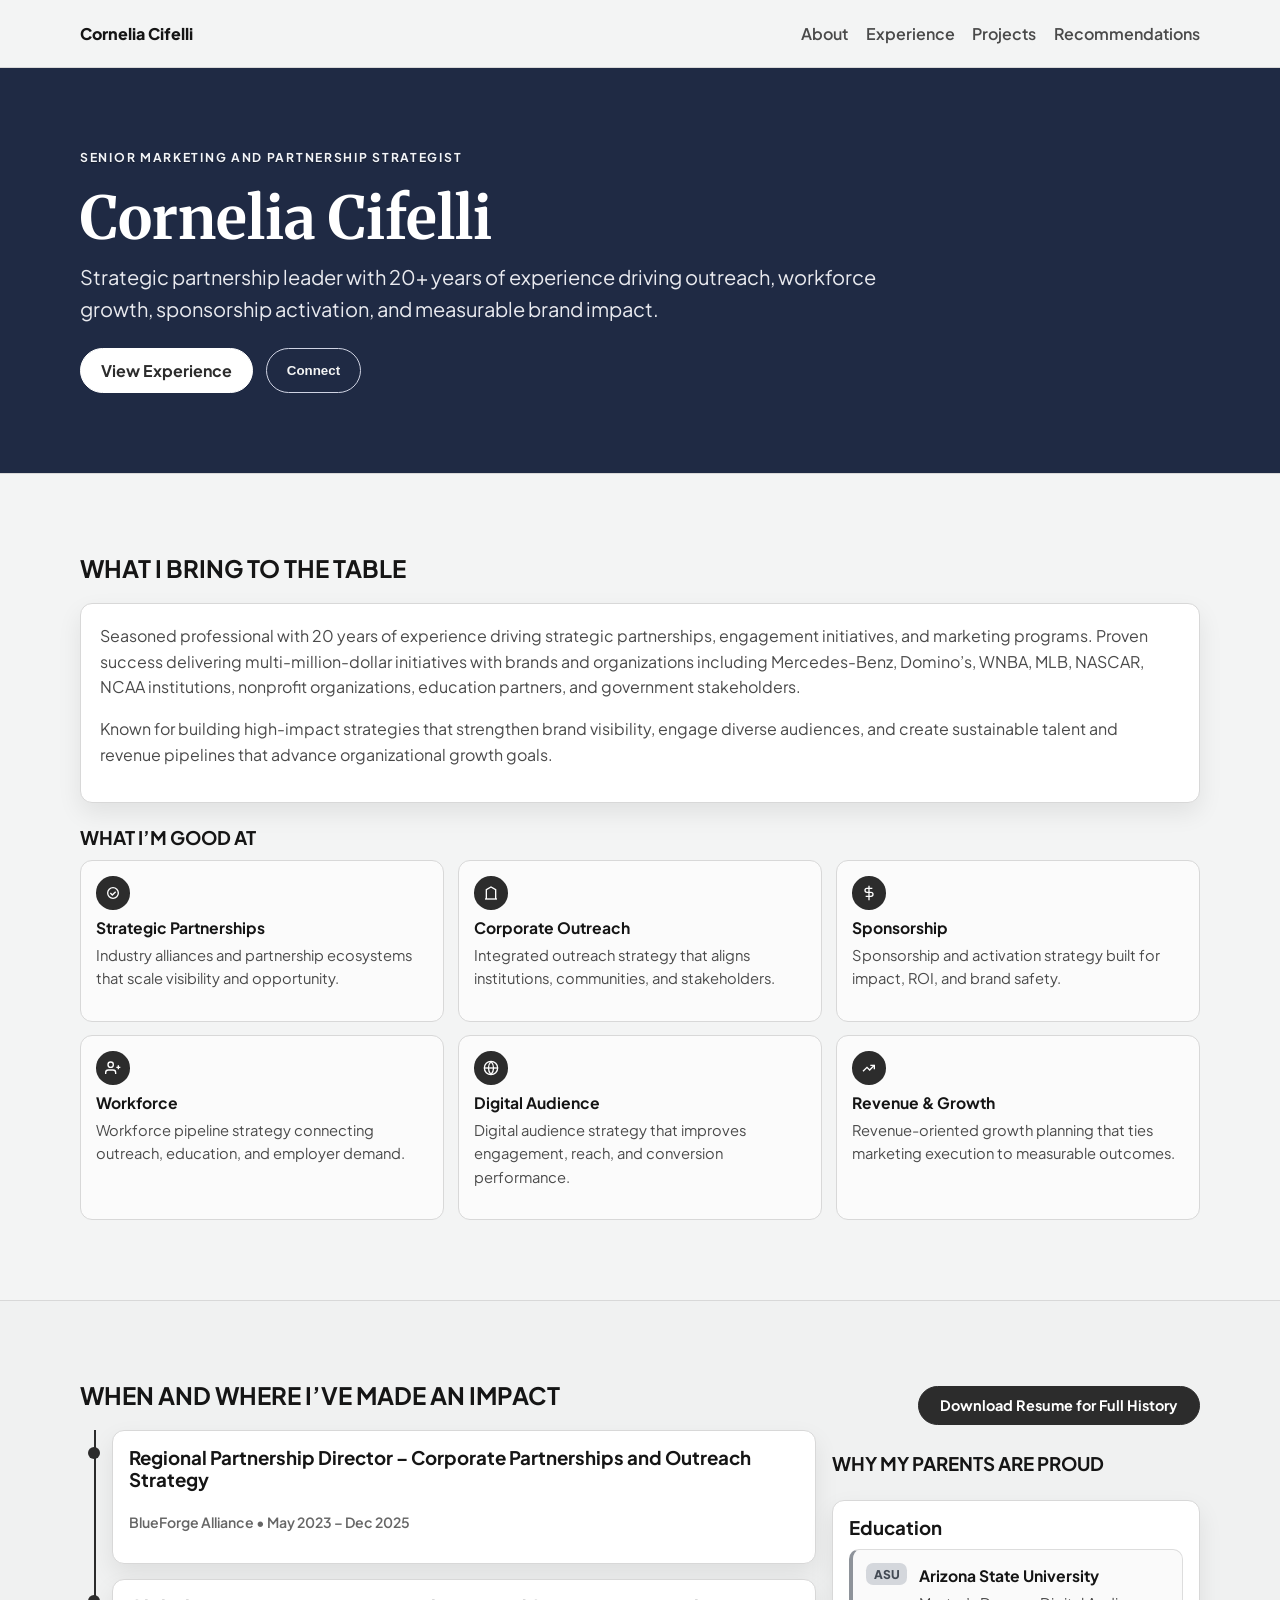
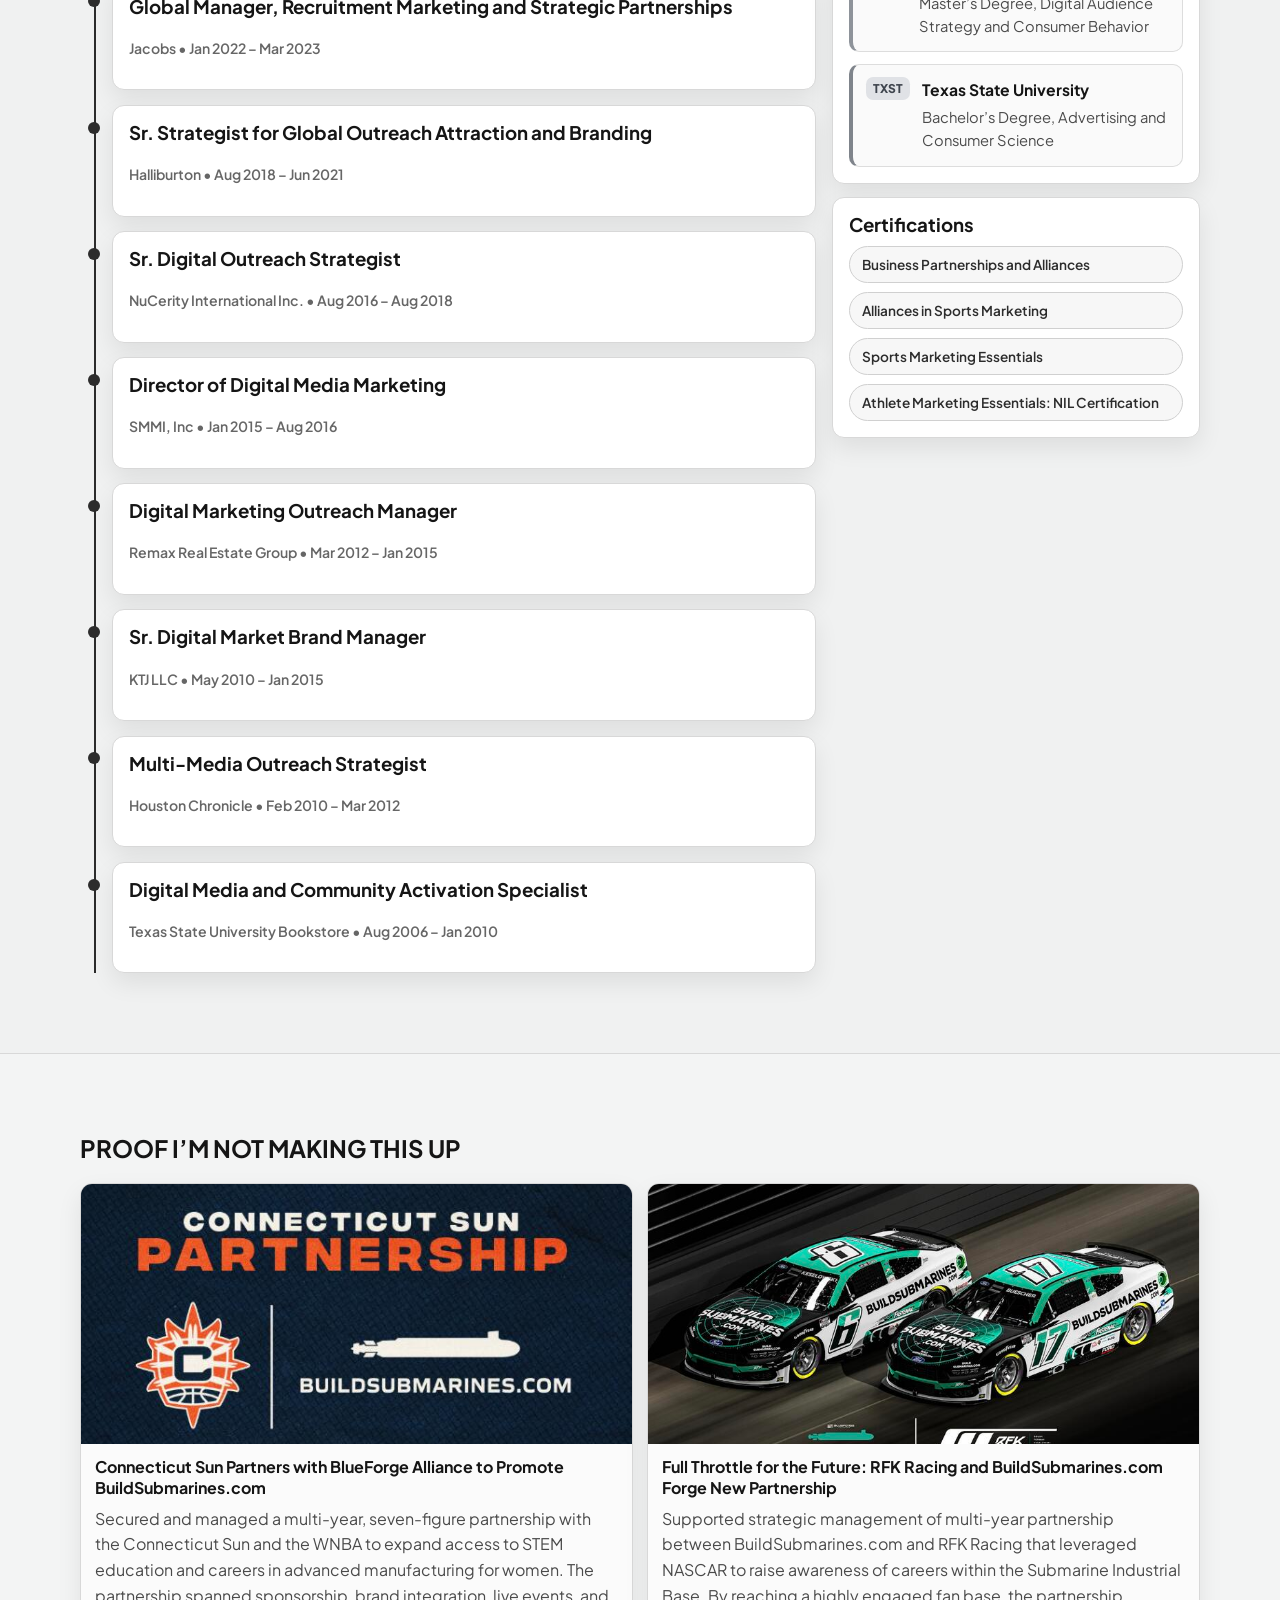
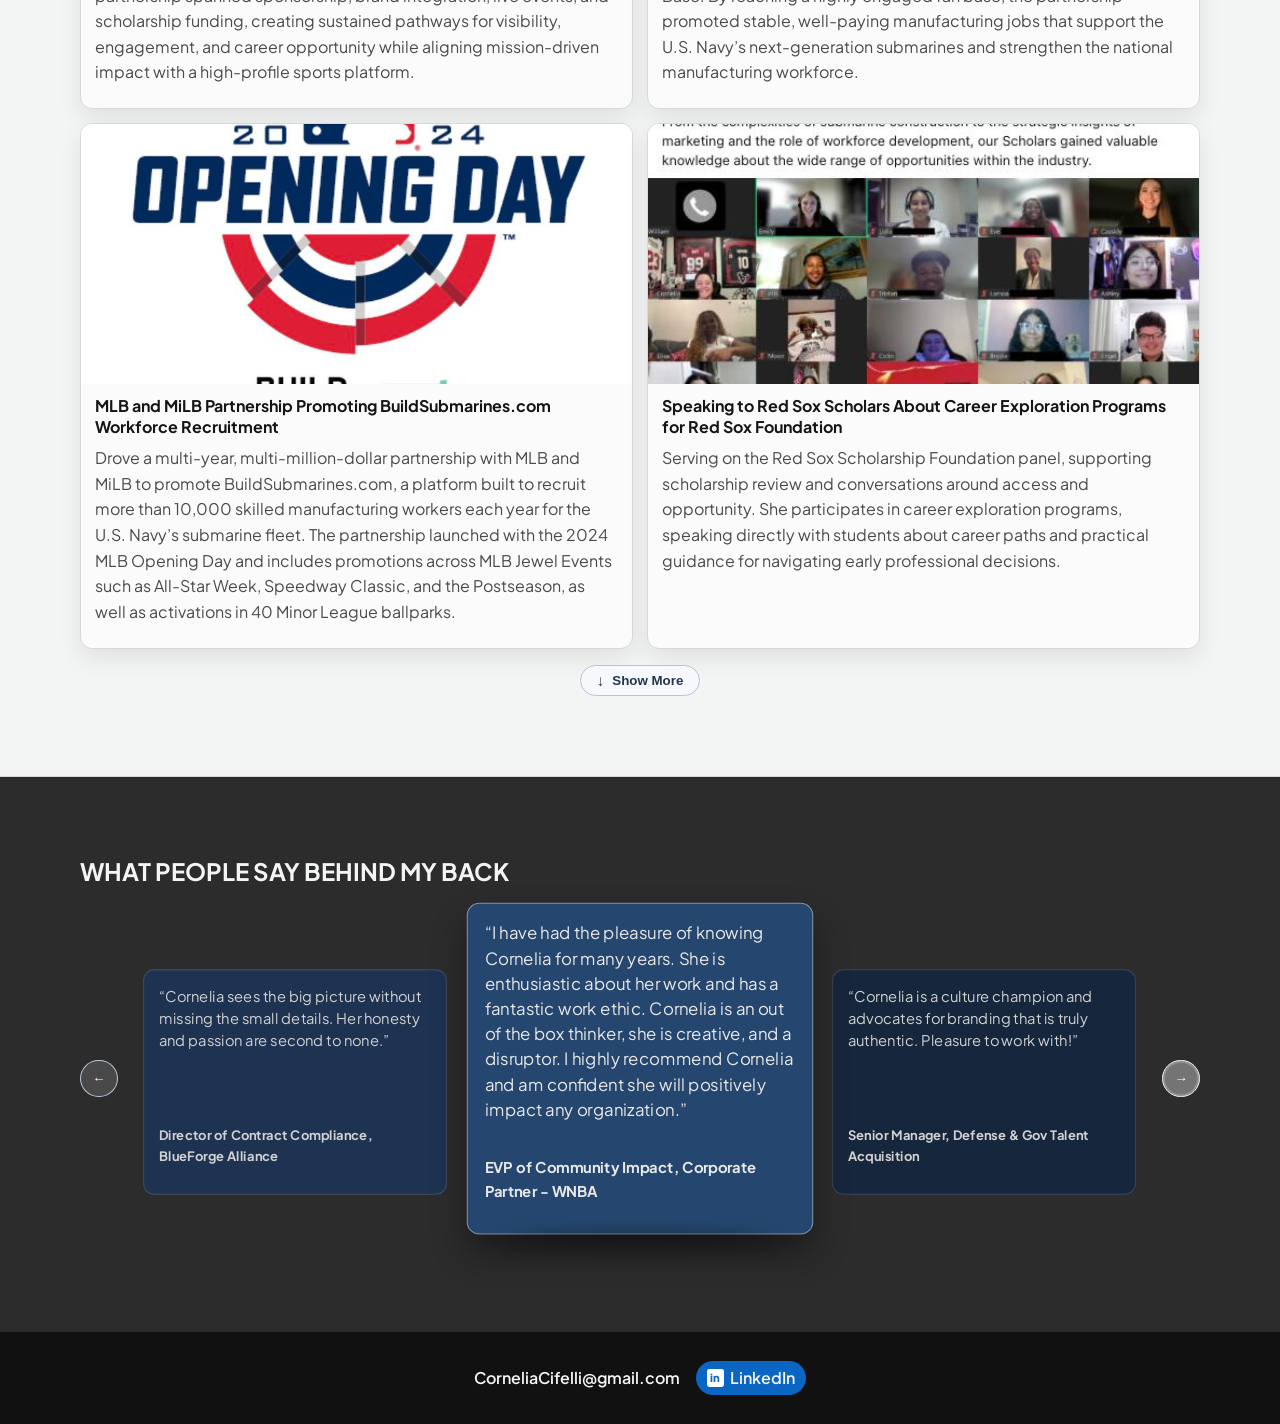
==== index.html @ e7438923 "Refresh section copy, expand experience timeline, and reorder projects/testimonials" ====
<!DOCTYPE html>
<html lang="en">
  <head>
    <meta charset="UTF-8" />
    <meta name="viewport" content="width=device-width, initial-scale=1.0" />
    <title>Cornelia Cifelli | Senior Marketing and Partnership Strategist</title>
    <meta
      name="description"
      content="Senior Marketing and Partnership Strategist portfolio for Cornelia Cifelli with expertise, experience, education, certifications, projects, and recommendations."
    />
    <link rel="preconnect" href="https://fonts.googleapis.com" />
    <link rel="preconnect" href="https://fonts.gstatic.com" crossorigin />
    <link
      href="https://fonts.googleapis.com/css2?family=Merriweather:wght@500;700&family=Plus+Jakarta+Sans:wght@400;500;600;700;800&display=swap"
      rel="stylesheet"
    />
    <link rel="stylesheet" href="styles.css" />
  </head>
  <body>
    <header class="site-header" id="top">
      <div class="container nav-wrap">
        <a class="brand" href="#top">Cornelia Cifelli</a>
        <nav aria-label="Primary navigation">
          <ul class="nav-links">
            <li><a href="#about">About</a></li>
            <li><a href="#experience">Experience</a></li>
            <li><a href="#projects">Projects</a></li>
            <li><a href="#recommendations">Recommendations</a></li>
          </ul>
        </nav>
      </div>
    </header>

    <main>
      <section class="hero section" id="hero">
        <div class="container reveal">
          <p class="eyebrow">Senior Marketing and Partnership Strategist</p>
          <h1>Cornelia Cifelli</h1>
          <p class="hero-subhead">
            Strategic partnership leader with 20+ years of experience driving outreach, workforce
            growth, sponsorship activation, and measurable brand impact.
          </p>
          <div class="hero-cta">
            <a class="btn btn-primary" href="#experience">View Experience</a>
            <button class="btn btn-secondary" id="open-contact-modal" type="button">Connect</button>
          </div>
        </div>
      </section>

      <section class="section" id="about">
        <div class="container">
          <header class="section-header reveal">
            <h2 class="section-title">WHAT I BRING TO THE TABLE</h2>
          </header>

          <article class="about-copy reveal">
            <p>
              Seasoned professional with 20 years of experience driving strategic partnerships,
              engagement initiatives, and marketing programs. Proven success delivering
              multi-million-dollar initiatives with brands and organizations including
              Mercedes-Benz, Domino’s, WNBA, MLB, NASCAR, NCAA institutions, nonprofit
              organizations, education partners, and government stakeholders.
            </p>
            <p>
              Known for building high-impact strategies that strengthen brand visibility, engage
              diverse audiences, and create sustainable talent and revenue pipelines that advance
              organizational growth goals.
            </p>
          </article>

          <h3 class="subsection-title reveal">WHAT I’M GOOD AT</h3>
          <div class="expertise-grid reveal">
            <article class="capability-card"><div class="capability-icon" aria-hidden="true"><svg viewBox="0 0 24 24" fill="none" stroke="currentColor" stroke-width="2"><path d="M8 12l3 3 5-5"/><path d="M20 12a8 8 0 11-16 0 8 8 0 0116 0z"/></svg></div><h3>Strategic Partnerships</h3><p>Industry alliances and partnership ecosystems that scale visibility and opportunity.</p></article>
            <article class="capability-card"><div class="capability-icon" aria-hidden="true"><svg viewBox="0 0 24 24" fill="none" stroke="currentColor" stroke-width="2"><path d="M3 21h18"/><path d="M5 21V7l7-4 7 4v14"/></svg></div><h3>Corporate Outreach</h3><p>Integrated outreach strategy that aligns institutions, communities, and stakeholders.</p></article>
            <article class="capability-card"><div class="capability-icon" aria-hidden="true"><svg viewBox="0 0 24 24" fill="none" stroke="currentColor" stroke-width="2"><path d="M12 1v22"/><path d="M17 5H9a3 3 0 000 6h6a3 3 0 010 6H7"/></svg></div><h3>Sponsorship</h3><p>Sponsorship and activation strategy built for impact, ROI, and brand safety.</p></article>
            <article class="capability-card"><div class="capability-icon" aria-hidden="true"><svg viewBox="0 0 24 24" fill="none" stroke="currentColor" stroke-width="2"><path d="M16 21v-2a4 4 0 00-4-4H5a4 4 0 00-4 4v2"/><circle cx="8.5" cy="7" r="4"/><path d="M20 8v6M23 11h-6"/></svg></div><h3>Workforce</h3><p>Workforce pipeline strategy connecting outreach, education, and employer demand.</p></article>
            <article class="capability-card"><div class="capability-icon" aria-hidden="true"><svg viewBox="0 0 24 24" fill="none" stroke="currentColor" stroke-width="2"><circle cx="12" cy="12" r="10"/><path d="M2 12h20"/><path d="M12 2a15 15 0 010 20"/><path d="M12 2a15 15 0 000 20"/></svg></div><h3>Digital Audience</h3><p>Digital audience strategy that improves engagement, reach, and conversion performance.</p></article>
            <article class="capability-card"><div class="capability-icon" aria-hidden="true"><svg viewBox="0 0 24 24" fill="none" stroke="currentColor" stroke-width="2"><path d="M3 17l6-6 4 4 7-7"/><path d="M14 8h6v6"/></svg></div><h3>Revenue &amp; Growth</h3><p>Revenue-oriented growth planning that ties marketing execution to measurable outcomes.</p></article>
          </div>
        </div>
      </section>

      <section class="section section-alt" id="experience">
        <div class="container">
          <header class="section-header reveal experience-header">
            <h2 class="section-title">WHEN AND WHERE I’VE MADE AN IMPACT</h2>
            <a class="btn btn-primary btn-narrow" href="CorneliaCifelli-Resume.pdf" download>Download Resume for Full History</a>
          </header>

          <div class="experience-layout">
            <div class="experience-main">
              <div class="timeline">
                <article class="timeline-item reveal">
                  <div class="timeline-marker" aria-hidden="true"></div>
                  <div class="timeline-content">
                    <div class="timeline-head">
                      <div>
                        <h3>Regional Partnership Director – Corporate Partnerships and Outreach Strategy</h3>
                        <p class="meta">BlueForge Alliance • May 2023 – Dec 2025</p>
                      </div>
                    </div>
                  </div>
                </article>

                <article class="timeline-item reveal">
                  <div class="timeline-marker" aria-hidden="true"></div>
                  <div class="timeline-content">
                    <div class="timeline-head">
                      <div>
                        <h3>Global Manager, Recruitment Marketing and Strategic Partnerships</h3>
                        <p class="meta">Jacobs • Jan 2022 – Mar 2023</p>
                      </div>
                    </div>
                  </div>
                </article>

                <article class="timeline-item reveal">
                  <div class="timeline-marker" aria-hidden="true"></div>
                  <div class="timeline-content">
                    <div class="timeline-head">
                      <div>
                        <h3>Sr. Strategist for Global Outreach Attraction and Branding</h3>
                        <p class="meta">Halliburton • Aug 2018 – Jun 2021</p>
                      </div>
                    </div>
                  </div>
                </article>

                <article class="timeline-item reveal">
                  <div class="timeline-marker" aria-hidden="true"></div>
                  <div class="timeline-content">
                    <div class="timeline-head">
                      <div>
                        <h3>Sr. Digital Outreach Strategist</h3>
                        <p class="meta">NuCerity International Inc. • Aug 2016 – Aug 2018</p>
                      </div>
                    </div>
                  </div>
                </article>

                <article class="timeline-item reveal">
                  <div class="timeline-marker" aria-hidden="true"></div>
                  <div class="timeline-content">
                    <div class="timeline-head">
                      <div>
                        <h3>Director of Digital Media Marketing</h3>
                        <p class="meta">SMMI, Inc • Jan 2015 – Aug 2016</p>
                      </div>
                    </div>
                  </div>
                </article>

                <article class="timeline-item reveal">
                  <div class="timeline-marker" aria-hidden="true"></div>
                  <div class="timeline-content">
                    <div class="timeline-head">
                      <div>
                        <h3>Digital Marketing Outreach Manager</h3>
                        <p class="meta">Remax Real Estate Group • Mar 2012 – Jan 2015</p>
                      </div>
                    </div>
                  </div>
                </article>

                <article class="timeline-item reveal">
                  <div class="timeline-marker" aria-hidden="true"></div>
                  <div class="timeline-content">
                    <div class="timeline-head">
                      <div>
                        <h3>Sr. Digital Market Brand Manager</h3>
                        <p class="meta">KTJ LLC • May 2010 – Jan 2015</p>
                      </div>
                    </div>
                  </div>
                </article>

                <article class="timeline-item reveal">
                  <div class="timeline-marker" aria-hidden="true"></div>
                  <div class="timeline-content">
                    <div class="timeline-head">
                      <div>
                        <h3>Multi-Media Outreach Strategist</h3>
                        <p class="meta">Houston Chronicle • Feb 2010 – Mar 2012</p>
                      </div>
                    </div>
                  </div>
                </article>

                <article class="timeline-item reveal">
                  <div class="timeline-marker" aria-hidden="true"></div>
                  <div class="timeline-content">
                    <div class="timeline-head">
                      <div>
                        <h3>Digital Media and Community Activation Specialist</h3>
                        <p class="meta">Texas State University Bookstore • Aug 2006 – Jan 2010</p>
                      </div>
                    </div>
                  </div>
                </article>
              </div>
            </div>

            <aside class="experience-side reveal" aria-label="Education and certifications">
              <h3 class="subsection-title side-title">WHY MY PARENTS ARE PROUD</h3>
              <article class="education-card">
                <h3>Education</h3>
                <div class="school-list">
                  <article class="school-item asu">
                    <span class="school-mark" aria-hidden="true">ASU</span>
                    <div>
                      <h4>Arizona State University</h4>
                      <p>Master’s Degree, Digital Audience Strategy and Consumer Behavior</p>
                    </div>
                  </article>
                  <article class="school-item txst">
                    <span class="school-mark" aria-hidden="true">TXST</span>
                    <div>
                      <h4>Texas State University</h4>
                      <p>Bachelor’s Degree, Advertising and Consumer Science</p>
                    </div>
                  </article>
                </div>
              </article>

              <article class="education-card cert-card">
                <h3>Certifications</h3>
                <div class="cert-list-vertical">
                  <span class="cert-chip">Business Partnerships and Alliances</span>
                  <span class="cert-chip">Alliances in Sports Marketing</span>
                  <span class="cert-chip">Sports Marketing Essentials</span>
                  <span class="cert-chip">Athlete Marketing Essentials: NIL Certification</span>
                </div>
              </article>
            </aside>
          </div>
        </div>
      </section>

      <section class="section" id="projects">
        <div class="container">
          <header class="section-header reveal">
            <h2 class="section-title">PROOF I’M NOT MAKING THIS UP</h2>
          </header>

          <div class="projects-grid" id="projects-grid">
            <a class="project-card reveal" href="https://sun.wnba.com/news/connecticut-sun-partners-with-blueforge-alliance-to-promote-buildsubmarines-com" target="_blank" rel="noopener noreferrer" aria-label="Open project image: Connecticut Sun Partners with BlueForge Alliance to Promote BuildSubmarines.com">
              <img class="project-image" src="images/ConnecticutSun-Thumbnail.jpeg" alt="Connecticut Sun and BlueForge Alliance partnership" loading="lazy" />
              <div class="project-content">
                <h3>Connecticut Sun Partners with BlueForge Alliance to Promote BuildSubmarines.com</h3>
                <p>Secured and managed a multi-year, seven-figure partnership with the Connecticut Sun and the WNBA to expand access to STEM education and careers in advanced manufacturing for women. The partnership spanned sponsorship, brand integration, live events, and scholarship funding, creating sustained pathways for visibility, engagement, and career opportunity while aligning mission-driven impact with a high-profile sports platform.</p>
              </div>
            </a>

            <a class="project-card reveal" href="https://www.buildsubmarines.com/newsroom/rfk-racing-and-blueforge-alliance-join-forces" target="_blank" rel="noopener noreferrer" aria-label="Open project image: Full Throttle for the Future partnership">
              <img class="project-image" src="images/FullThrottle-Thumbnail.jpeg" alt="RFK Racing partnership activation" loading="lazy" />
              <div class="project-content">
                <h3>Full Throttle for the Future: RFK Racing and BuildSubmarines.com Forge New Partnership</h3>
                <p>Supported strategic management of multi-year partnership between BuildSubmarines.com and RFK Racing that leveraged NASCAR to raise awareness of careers within the Submarine Industrial Base. By reaching a highly engaged fan base, the partnership promoted stable, well-paying manufacturing jobs that support the U.S. Navy’s next-generation submarines and strengthen the national manufacturing workforce.</p>
              </div>
            </a>

            <a class="project-card reveal" href="https://www.mlb.com/press-release/press-release-blueforge-alliance-announces-mlb-and-milb-partnership-topromote-buildsubmarines-com-and-recruit-skilled-workers" target="_blank" rel="noopener noreferrer" aria-label="Open project image: MLB and MiLB partnership">
              <img class="project-image" src="images/MLBMiLB-Thumbnail.jpeg" alt="MLB and MiLB recruitment partnership" loading="lazy" />
              <div class="project-content">
                <h3>MLB and MiLB Partnership Promoting BuildSubmarines.com Workforce Recruitment</h3>
                <p>Drove a multi-year, multi-million-dollar partnership with MLB and MiLB to promote BuildSubmarines.com, a platform built to recruit more than 10,000 skilled manufacturing workers each year for the U.S. Navy’s submarine fleet. The partnership launched with the 2024 MLB Opening Day and includes promotions across MLB Jewel Events such as All-Star Week, Speedway Classic, and the Postseason, as well as activations in 40 Minor League ballparks.</p>
              </div>
            </a>

            <a class="project-card reveal" href="https://www.linkedin.com/feed/update/urn:li:activity:7265121710092251136/" target="_blank" rel="noopener noreferrer" aria-label="Open project image: Speaking to Red Sox Scholars">
              <img class="project-image" src="images/CareerExploration-Thumbnail.jpeg" alt="Career exploration panel with students" loading="lazy" />
              <div class="project-content">
                <h3>Speaking to Red Sox Scholars About Career Exploration Programs for Red Sox Foundation</h3>
                <p>Serving on the Red Sox Scholarship Foundation panel, supporting scholarship review and conversations around access and opportunity. She participates in career exploration programs, speaking directly with students about career paths and practical guidance for navigating early professional decisions.</p>
              </div>
            </a>
          </div>

          <div class="projects-extra" id="projects-extra" aria-hidden="true">
            <div class="projects-grid projects-grid-extra">
              <a class="project-card reveal" href="https://web.witcontests.com/sun/bracket/best-partner-activations-of-20-250923" target="_blank" rel="noopener noreferrer" aria-label="Open project image: Best Partner Activation of 2025">
                <img class="project-image" src="images/HeadtoHead-Thumbnail.jpeg" alt="Partner activation awards" loading="lazy" />
                <div class="project-content">
                  <h3>BuildSubmarines.com Goes Head to Head: Two Activations Competing for Best Partner Activation of 2025</h3>
                  <p>Out of 16 partnership activations, both of her lead supported activations took the top two spots. One delivered lasting impact through a community park restoration, while the other drove high-energy engagement with a T-shirt cannon moment. Different executions, same mission, and a clear win for the brand and community.</p>
                </div>
              </a>

              <a class="project-card reveal" href="images/RedSoxNASCAR-Thumbnail.jpeg" target="_blank" rel="noopener noreferrer" aria-label="Open project image: BuildSubmarines MLB NASCAR collaboration">
                <img class="project-image" src="images/RedSoxNASCAR-Thumbnail.jpeg" alt="BuildSubmarines MLB NASCAR collaboration" loading="lazy" />
                <div class="project-content">
                  <h3>BuildSubmarines.com + MLB + NASCAR = Winning Partnership Collaboration</h3>
                  <p>Supported multi-partner collaborations designed to amplify outreach and deepen fan engagement. By aligning teams, brands, and platforms around shared campaigns, she helped expand reach, drive awareness, and strengthen the top of the pipeline with measurable campaign impact.</p>
                </div>
              </a>

              <a class="project-card reveal" href="https://sun.wnba.com/news/connecticut-sun-and-buildsubmarines-com-revitalize-washington-park-basketball-courts" target="_blank" rel="noopener noreferrer" aria-label="Open project image: Washington Park court revitalization">
                <img class="project-image" src="images/WashingtonPark-Thumbnail.jpeg" alt="Washington Park court revitalization" loading="lazy" />
                <div class="project-content">
                  <h3>Connecticut Sun and BuildSubmarines.com Revitalize Washington Park Basketball Courts</h3>
                  <p>Supported a community court revitalization project at Groton’s Washington Park by helping secure financial backing, contributing to event planning, hosting community announcement filming, and attending the ribbon-cutting ceremony. In partnership with the City of Groton, Electric Boat, and BuildSubmarines.com, the Connecticut Sun unveiled upgraded community courts.</p>
                </div>
              </a>

              <a class="project-card reveal" href="images/SpeedwayClassic-Thumbnail.jpeg" target="_blank" rel="noopener noreferrer" aria-label="Open project image: MLB Speedway Classic">
                <img class="project-image" src="images/SpeedwayClassic-Thumbnail.jpeg" alt="MLB Speedway Classic activation" loading="lazy" />
                <div class="project-content">
                  <h3>BuildSubmarines.com Becomes Founding Partner of MLB Speedway Classic Presented by BuildSubmarines.com</h3>
                  <p>Supported activation strategy and event execution for the MLB Speedway Classic partnership, helping connect a landmark baseball event with workforce awareness goals. The campaign linked high-visibility sports engagement with practical pathways into submarine manufacturing careers.</p>
                </div>
              </a>

              <a class="project-card reveal" href="https://sun.wnba.com/news/stem-back-to-school-night-presented-by-buildsubmarines-com-recap" target="_blank" rel="noopener noreferrer" aria-label="Open project image: STEM Back to School Night">
                <img class="project-image" src="images/STEM-Thumbnail.jpeg" alt="STEM Back to School Night" loading="lazy" />
                <div class="project-content">
                  <h3>STEM Back to School Night, Presented by BuildSubmarines.com</h3>
                  <p>Supported event execution through concourse activity coordination and branded giveaways for STEM Back to School Night. BuildSubmarines.com enabled hands-on STEM experiences for fans and local youth while spotlighting science and technology career pathways.</p>
                </div>
              </a>

              <a class="project-card reveal" href="https://sun.wnba.com/news/the-connecticut-sun-announces-buildsubmarines-com-partnership-for-2025-season" target="_blank" rel="noopener noreferrer" aria-label="Open project image: Connecticut Sun continued partnership 2025">
                <img class="project-image" src="images/CSPartnership-Thumbnail.jpeg" alt="Connecticut Sun partnership renewal" loading="lazy" />
                <div class="project-content">
                  <h3>The Connecticut Sun Announces Continued BuildSubmarines.com Partnership for 2025 Season</h3>
                  <p>Secured the renewal and continuation of the partnership based on strong performance across events and brand integration, yielding measurable return on investment. The WNBA partnership exceeded goals and demonstrated sustained value and impact.</p>
                </div>
              </a>
            </div>
          </div>

          <div class="projects-toggle-wrap reveal">
            <button class="projects-toggle" id="projects-toggle" type="button" aria-expanded="false" aria-controls="projects-extra">
              <span class="projects-toggle-icon" aria-hidden="true">↓</span>
              <span class="projects-toggle-text">Show More</span>
            </button>
          </div>
        </div>
      </section>

      <section class="section section-dark" id="recommendations">
        <div class="container">
          <header class="section-header reveal">
            <h2 class="section-title light">WHAT PEOPLE SAY BEHIND MY BACK</h2>
          </header>
          <div class="carousel reveal" data-carousel>
            <button class="carousel-btn" aria-label="Previous recommendation" data-carousel-prev>←</button>
            <div class="carousel-viewport">
              <div class="carousel-track" data-carousel-track>
                <article class="recommendation-card theme-1 left">
                  <p class="quote">“Cornelia sees the big picture without missing the small details. Her honesty and passion are second to none.”</p>
                  <p class="author">Director of Contract Compliance, BlueForge Alliance</p>
                </article>
                <article class="recommendation-card theme-2 center">
                  <p class="quote">“I have had the pleasure of knowing Cornelia for many years. She is enthusiastic about her work and has a fantastic work ethic. Cornelia is an out of the box thinker, she is creative, and a disruptor. I highly recommend Cornelia and am confident she will positively impact any organization.”</p>
                  <p class="author">EVP of Community Impact, Corporate Partner - WNBA</p>
                </article>
                <article class="recommendation-card theme-3 right">
                  <p class="quote">“Cornelia is a culture champion and advocates for branding that is truly authentic. Pleasure to work with!”</p>
                  <p class="author">Senior Manager, Defense &amp; Gov Talent Acquisition</p>
                </article>
                <article class="recommendation-card theme-1">
                  <p class="quote">“She has a rare ability to turn complex partnerships into clear, measurable outcomes. Her work consistently delivers both impact and scale.”</p>
                  <p class="author">Executive Director, National Workforce Initiative, BlueForge Alliance</p>
                </article>
                <article class="recommendation-card theme-2">
                  <p class="quote">“She elevated how we approached partnerships. What used to be transactional became strategic and outcome-driven under her leadership.”</p>
                  <p class="author">Head of Brand &amp; Engagement, Corporate Partner - MLB</p>
                </article>
                <article class="recommendation-card theme-3">
                  <p class="quote">“Her ability to connect organizations, communities, and opportunities is what sets her apart. The impact of her work is both immediate and long-lasting.”</p>
                  <p class="author">Program Director, Community Engagement - WNBA</p>
                </article>
                <article class="recommendation-card theme-1">
                  <p class="quote">“If you need someone to build something from the ground up and make it work at scale, she’s the person you call.”</p>
                  <p class="author">Partnership Operating Officer, Corporate Partner - WNBA</p>
                </article>
              </div>
            </div>
            <button class="carousel-btn is-active" aria-label="Next recommendation" data-carousel-next>→</button>
          </div>
        </div>
      </section>
    </main>

    <footer class="site-footer" id="contact">
      <div class="container footer-content">
        <a href="mailto:CorneliaCifelli@gmail.com">CorneliaCifelli@gmail.com</a>
        <a class="linkedin-btn" href="https://linkedin.com/in/corneliacifelli" aria-label="LinkedIn profile">
          <span class="linkedin-icon" aria-hidden="true">in</span>
          <span>LinkedIn</span>
        </a>
      </div>
    </footer>

    <div class="contact-modal-overlay" id="contact-modal-overlay" hidden>
      <div
        class="contact-modal"
        id="contact-modal"
        role="dialog"
        aria-modal="true"
        aria-labelledby="contact-modal-title"
      >
        <button class="contact-modal-close" id="close-contact-modal" type="button" aria-label="Close contact dialog">✕</button>
        <h2 id="contact-modal-title">Connect</h2>
        <div class="contact-modal-row">
          <span>Email</span>
          <a href="mailto:CorneliaCifelli@gmail.com">CorneliaCifelli@gmail.com</a>
        </div>
        <div class="contact-modal-row">
          <span>LinkedIn</span>
          <a href="https://linkedin.com/in/corneliacifelli" target="_blank" rel="noopener noreferrer">View Profile</a>
        </div>
      </div>
    </div>

    <script src="script.js"></script>
  </body>
</html>
---- styles.css ----
:root {
  --bg: #f3f4f4;
  --surface: #ffffff;
  --surface-alt: #f0f1f1;
  --ink: #151515;
  --muted: #4a4a4a;
  --line: #d8d8d8;
  --navy: #1f2a44;
  --black: #2c2c2c;
  --accent: #d0d3d8;
  --shadow: 0 10px 24px rgba(0, 0, 0, 0.08);
}

* { box-sizing: border-box; }
html { scroll-behavior: smooth; }
body {
  margin: 0;
  background: var(--bg);
  color: var(--ink);
  font-family: "Plus Jakarta Sans", "Inter", system-ui, sans-serif;
  line-height: 1.6;
}

.container { width: min(1120px, 92vw); margin: 0 auto; }
.section { padding: 5rem 0; border-top: 1px solid var(--line); }
.section-alt { background: var(--surface-alt); }
.section-dark { background: var(--black); color: var(--bg); }

.site-header {
  position: sticky;
  top: 0;
  z-index: 50;
  background: rgba(243, 244, 244, 0.95);
  backdrop-filter: blur(8px);
  border-bottom: 1px solid var(--line);
}
.nav-wrap { min-height: 4.2rem; display: flex; justify-content: space-between; align-items: center; }
.brand { text-decoration: none; font-weight: 800; color: var(--ink); }
.nav-links { list-style: none; display: flex; gap: 1.1rem; margin: 0; padding: 0; }
.nav-links a { text-decoration: none; color: var(--muted); font-weight: 600; }
.nav-links a:hover, .nav-links a:focus-visible { color: var(--accent); }

.eyebrow {
  margin: 0 0 1rem;
  text-transform: uppercase;
  letter-spacing: .14em;
  font-weight: 700;
  white-space: normal;
  font-size: .76rem;
  color: var(--accent);
}
.section-dark .eyebrow,
.site-footer .eyebrow { color: #d7d9dd; }
.hero .eyebrow { color: #f2f4f8; text-shadow: 0 1px 1px rgba(0,0,0,.35); }
h1, h2, h3 { margin-top: 0; line-height: 1.2; }
h1 { font-family: "Merriweather", Georgia, serif; }
h2, h3, .nav-links a, .section-title { font-family: "Plus Jakarta Sans", "Inter", system-ui, sans-serif; }
p { margin-top: 0; color: var(--muted); }
.section-dark p { color: #e8e8e8; }

.hero { background: var(--navy); border-top: 0; }
.hero h1 { color: white; font-size: clamp(2.1rem, 5.2vw, 3.7rem); margin-bottom: .5rem; line-height: 1.18; }
.hero-subhead { color: #e9eaef; font-size: clamp(.98rem, 1.8vw, 1.25rem); max-width: 52rem; }

.hero-cta,
.experience-tools { display: flex; gap: .8rem; flex-wrap: wrap; margin-top: 1.4rem; }
.experience-more { margin-top: 1rem; display: flex; justify-content: center; }
.experience-resume-btn {
  max-width: 100%;
  text-align: center;
  white-space: normal;
  line-height: 1.3;
  padding: .6rem 1rem;
}
.btn {
  display: inline-flex;
  align-items: center;
  justify-content: center;
  border-radius: 999px;
  padding: .56rem 1.25rem;
  font-weight: 700;
  white-space: nowrap;
  text-decoration: none;
  border: 1px solid transparent;
}
.btn-primary { background: var(--black); color: white; border-color: var(--black); }
.hero .btn-primary { background: white; color: var(--black); border-color: white; }
.btn-secondary { background: transparent; color: #f3f4f4; border-color: #cfd3e3; }

.about-stack { display: grid; gap: 1rem; }
.about-copy,
.timeline-content,
.education-card { background: var(--surface); border: 1px solid var(--line); border-radius: 12px; box-shadow: var(--shadow); }
.about-copy { padding: 1.2rem; }
.subsection-title { margin: 1.45rem 0 .7rem; }
.experience-header {
  display: flex;
  align-items: center;
  justify-content: space-between;
  gap: .8rem;
  flex-wrap: wrap;
}

.expertise-grid { display: grid; grid-template-columns: repeat(3, minmax(0,1fr)); gap: .85rem; margin-top: .25rem; }
.capability-card { background: #fbfbfb; border: 1px solid var(--line); border-radius: 12px; padding: .95rem; min-height: 156px; }
.capability-icon {
  width: 2.1rem;
  height: 2.1rem;
  border-radius: 50%;
  display: inline-flex;
  align-items: center;
  justify-content: center;
  background: var(--black);
  color: white;
  margin-bottom: .58rem;
}
.capability-icon svg { width: 16px; height: 16px; }
.capability-card h3 { font-size: .98rem; margin-bottom: .35rem; }
.capability-card p { font-size: .92rem; }

.experience-layout {
  display: grid;
  grid-template-columns: minmax(0, 2fr) minmax(260px, 1fr);
  gap: 1rem;
  align-items: start;
}
.experience-main { min-width: 0; }
.experience-side {
  display: grid;
  gap: .85rem;
}
.timeline { position: relative; display: grid; gap: .9rem; margin-top: 0; }
.timeline::before {
  content: "";
  position: absolute;
  left: 14px;
  top: 0;
  bottom: 0;
  width: 2px;
  background: var(--black);
}
.timeline-item { position: relative; padding-left: 2rem; }
.timeline-marker {
  position: absolute;
  left: 8px;
  top: 1.05rem;
  width: 12px;
  height: 12px;
  border-radius: 50%;
  background: var(--black);
}
.timeline-content { padding: 1rem; }
.timeline-head { display: flex; gap: .4rem; align-items: flex-start; }
.meta { font-size: .88rem; font-weight: 600; color: #666; }
.detail-toggle {
  border: 1px solid #c6c6c6;
  background: #f8f8f8;
  border-radius: 999px;
  padding: .42rem .72rem;
  font-weight: 700;
  white-space: nowrap;
  color: var(--black);
  cursor: pointer;
}
.detail-panel { margin-top: .65rem; padding-top: .65rem; border-top: 1px dashed #d0d0d0; }
ul { margin: 0; padding-left: 1.05rem; color: var(--muted); }

.education-card { padding: 1rem; }
.experience-side-action {
  margin-top: .25rem;
  display: flex;
  justify-content: flex-start;
}
.cert-list-vertical {
  display: flex;
  flex-direction: column;
  align-items: stretch;
  gap: .55rem;
}
.cert-chip {
  border: 1px solid #d0d0d0;
  background: #f7f7f7;
  border-radius: 999px;
  padding: .42rem .75rem;
  font-size: .85rem;
  color: #2c2c2c;
  font-weight: 600;
  text-align: left;
}
.education-card h3 { margin-bottom: .6rem; }

.school-list { display: grid; gap: .7rem; }
.school-item {
  display: grid;
  grid-template-columns: auto 1fr;
  gap: .75rem;
  align-items: start;
  padding: .8rem;
  border-radius: 10px;
  border: 1px solid #ddd;
  background: #fafafa;
}
.school-item h4 { margin: 0 0 .2rem; font-size: .98rem; }
.school-item p { margin: 0; font-size: .92rem; }
.school-mark {
  min-width: 2.6rem;
  text-align: center;
  padding: .28rem .45rem;
  border-radius: .45rem;
  font-weight: 800;
  font-size: .75rem;
  line-height: 1.1;
}
.school-item.asu { border-left: 4px solid #8e939a; }
.school-item.asu .school-mark { background: #d4d7dc; color: #444b55; }
.school-item.txst { border-left: 4px solid #7f848b; }
.school-item.txst .school-mark { background: #e0e2e6; color: #3f454e; }


.carousel { display: grid; grid-template-columns: auto 1fr auto; align-items: center; gap: .8rem; }
.carousel-viewport { overflow: visible; position: relative; padding: .8rem 0 1rem; }
.carousel-viewport::before,
.carousel-viewport::after {
  content: "";
  position: absolute;
  top: 0;
  bottom: 0;
  width: 56px;
  z-index: 2;
  pointer-events: none;
}
.carousel-viewport::before,
.carousel-viewport::after { display: none; }
.carousel-track {
  display: grid;
  grid-template-columns: repeat(3, minmax(0, 1fr));
  align-items: center;
  gap: .9rem;
}
.recommendation-card {
  min-height: 245px;
  border-radius: 12px;
  border: 1px solid rgba(255,255,255,.17);
  padding: 1rem;
  color: #f3f4f4;
  display: flex;
  flex-direction: column;
  transition: transform .28s ease, box-shadow .28s ease, opacity .28s ease;
}
.recommendation-card.left,
.recommendation-card.right {
  transform: scale(.92) translateY(6px);
  opacity: .88;
}
.recommendation-card.center {
  transform: scale(1.05) translateY(-8px);
  box-shadow: 0 18px 32px rgba(0, 0, 0, .38);
  border-color: rgba(255,255,255,.42);
  z-index: 3;
  position: relative;
}
.recommendation-card.center::after {
  content: "";
  position: absolute;
  left: 12%;
  right: 12%;
  bottom: -13px;
  height: 14px;
  border-radius: 50%;
  background: rgba(0, 0, 0, .34);
  filter: blur(8px);
  z-index: -1;
}
.recommendation-card.theme-1 { background: #1d3557; }
.recommendation-card.theme-2 { background: #25476f; }
.recommendation-card.theme-3 { background: #14263f; }
.quote { color: #f3f4f4; font-size: 1rem; line-height: 1.5; flex: 1; }
.author { margin-top: .95rem; font-size: .88rem; font-weight: 700; color: #f3f4f4; }
.carousel-btn {
  width: 2.35rem;
  height: 2.35rem;
  border-radius: 50%;
  border: 1px solid rgba(206, 220, 241, .85);
  background: rgba(255,255,255,.14);
  color: white;
  transition: transform .2s ease, background .2s ease, border-color .2s ease, box-shadow .2s ease;
}
.carousel-btn:hover {
  background: rgba(255,255,255,.24);
  transform: translateY(-1px);
  box-shadow: 0 6px 14px rgba(0,0,0,.25);
}
.carousel-btn:active {
  transform: translateY(1px) scale(.97);
}
.carousel-btn.is-active {
  background: rgba(255,255,255,.34);
  border-color: #f3f4f4;
  box-shadow: 0 0 0 2px rgba(255,255,255,.2) inset;
}
.site-footer {
  background: #111111;
  color: #f3f4f4;
  padding: 1.8rem 0;
  border-top: 1px solid #2c2c2c;
}
.footer-content {
  display: flex;
  align-items: center;
  justify-content: center;
  gap: .85rem 1rem;
  flex-wrap: wrap;
}
.footer-content a { color: #f3f4f4; text-decoration: none; font-weight: 600; }
.linkedin-btn {
  display: inline-flex;
  align-items: center;
  gap: .4rem;
  border: 0;
  border-radius: 999px;
  padding: .28rem .64rem;
  background: #0a66c2;
  color: #ffffff;
  font-weight: 700;
}
.linkedin-icon {
  width: 1.1rem;
  height: 1.1rem;
  border-radius: .15rem;
  display: inline-flex;
  align-items: center;
  justify-content: center;
  font-size: .7rem;
  line-height: 1;
  background: #ffffff;
  color: #0a66c2;
  font-weight: 800;
}
.projects-grid {
  display: grid;
  grid-template-columns: repeat(2, minmax(0, 1fr));
  gap: .85rem;
}
.projects-extra {
  max-height: 0;
  overflow: hidden;
  opacity: 0;
  transition: max-height .45s ease, opacity .3s ease;
}
.projects-extra.is-expanded { opacity: 1; }
.projects-grid-extra { margin-top: .85rem; }
.project-card {
  background: #fbfbfb;
  border: 1px solid var(--line);
  border-radius: 12px;
  overflow: hidden;
  box-shadow: var(--shadow);
  display: block;
  text-decoration: none;
  color: inherit;
  transition: transform .22s ease, box-shadow .22s ease, border-color .22s ease;
}
.project-card:hover {
  transform: translateY(-4px);
  box-shadow: 0 14px 26px rgba(0,0,0,.14);
  border-color: #b8c3d2;
}
.project-card:focus-visible {
  outline: 2px solid #a7b8ce;
  outline-offset: 2px;
}
.project-image {
  width: 100%;
  height: 260px;
  object-fit: cover;
  display: block;
}
.project-content { padding: .8rem .9rem 1rem; }
.project-content h3 { margin-bottom: .45rem; font-size: 1rem; line-height: 1.3; }
.project-content p { margin-bottom: .45rem; }
.project-content ul { margin-bottom: .65rem; }

.projects-toggle-wrap { display: flex; justify-content: center; margin-top: 1rem; }
.projects-toggle {
  display: inline-flex;
  align-items: center;
  gap: .5rem;
  border: 1px solid #b8c3d2;
  background: #f7f8fb;
  color: #22364f;
  border-radius: 999px;
  padding: .45rem .95rem;
  font-weight: 700;
  cursor: pointer;
  transition: transform .2s ease, box-shadow .2s ease, background .2s ease;
}
.projects-toggle:hover { transform: translateY(-1px); box-shadow: 0 8px 16px rgba(0,0,0,.12); }
.projects-toggle:active { transform: translateY(1px); }
.projects-toggle-icon { font-size: .95rem; line-height: 1; }

.contact-modal-overlay {
  position: fixed;
  inset: 0;
  background: rgba(0, 0, 0, .42);
  display: grid;
  place-items: center;
  z-index: 90;
  padding: 1rem;
}
.contact-modal-overlay[hidden] { display: none; }
.contact-modal {
  width: min(460px, 94vw);
  background: #ffffff;
  border: 1px solid #d7d7d7;
  border-radius: 14px;
  box-shadow: 0 18px 34px rgba(0,0,0,.24);
  padding: 1rem 1rem 1.1rem;
  position: relative;
}
.contact-modal h2 {
  margin: 0 0 .8rem;
  font-size: 1.12rem;
}
.contact-modal-row {
  display: flex;
  justify-content: space-between;
  align-items: center;
  gap: .75rem;
  padding: .62rem 0;
  border-top: 1px solid #ececec;
}
.contact-modal-row span {
  color: #4a4a4a;
  font-weight: 600;
}
.contact-modal-row a {
  color: #1f2a44;
  text-decoration: none;
  font-weight: 700;
}
.contact-modal-row a:hover,
.contact-modal-row a:focus-visible { text-decoration: underline; }
.contact-modal-close {
  position: absolute;
  right: .55rem;
  top: .48rem;
  border: 0;
  background: transparent;
  width: 2rem;
  height: 2rem;
  border-radius: 999px;
  font-size: 1rem;
  cursor: pointer;
}
.contact-modal-close:hover,
.contact-modal-close:focus-visible { background: #f1f1f1; }

.reveal { opacity: 0; transform: translateY(14px); transition: opacity .42s ease, transform .42s ease; }
.reveal.visible { opacity: 1; transform: translateY(0); }

@media (max-width: 1080px) {
  .carousel-track { grid-template-columns: 1fr 1.1fr 1fr; }
}
@media (max-width: 980px) {
  .expertise-grid { grid-template-columns: repeat(2, minmax(0,1fr)); }
  .experience-layout { grid-template-columns: 1fr; }
  .timeline-head { flex-direction: column; }
}
@media (max-width: 740px) {
  .section { padding: 3.3rem 0; }
  .nav-wrap { flex-direction: column; gap: .5rem; padding: .55rem 0; }
  .nav-links { flex-wrap: wrap; justify-content: center; gap: .7rem; }
  .eyebrow { font-size: .72rem; line-height: 1.35; }
  .hero h1 { font-size: clamp(1.8rem, 8vw, 2.35rem); }
  .hero-subhead { font-size: .98rem; line-height: 1.5; }
  .btn, .experience-resume-btn { width: 100%; }
  .timeline-item { padding-left: 1.7rem; }
  .timeline-marker { left: 5px; }
  .expertise-grid { grid-template-columns: 1fr; }
  .projects-grid { grid-template-columns: 1fr; }
  .carousel { grid-template-columns: auto 1fr auto; gap: .55rem; }
  .carousel-btn {
    display: inline-flex;
    justify-content: center;
    align-items: center;
  }
  .carousel-viewport::before,
  .carousel-viewport::after { display: none; }
  .carousel-track { grid-template-columns: 1fr; }
  .recommendation-card.left,
  .recommendation-card.right { display: none; }
  .recommendation-card.center { transform: none; }
  .contact-modal-row { align-items: flex-start; flex-direction: column; }
}

.btn-narrow { padding: .44rem 1.35rem; font-size: .9rem; }
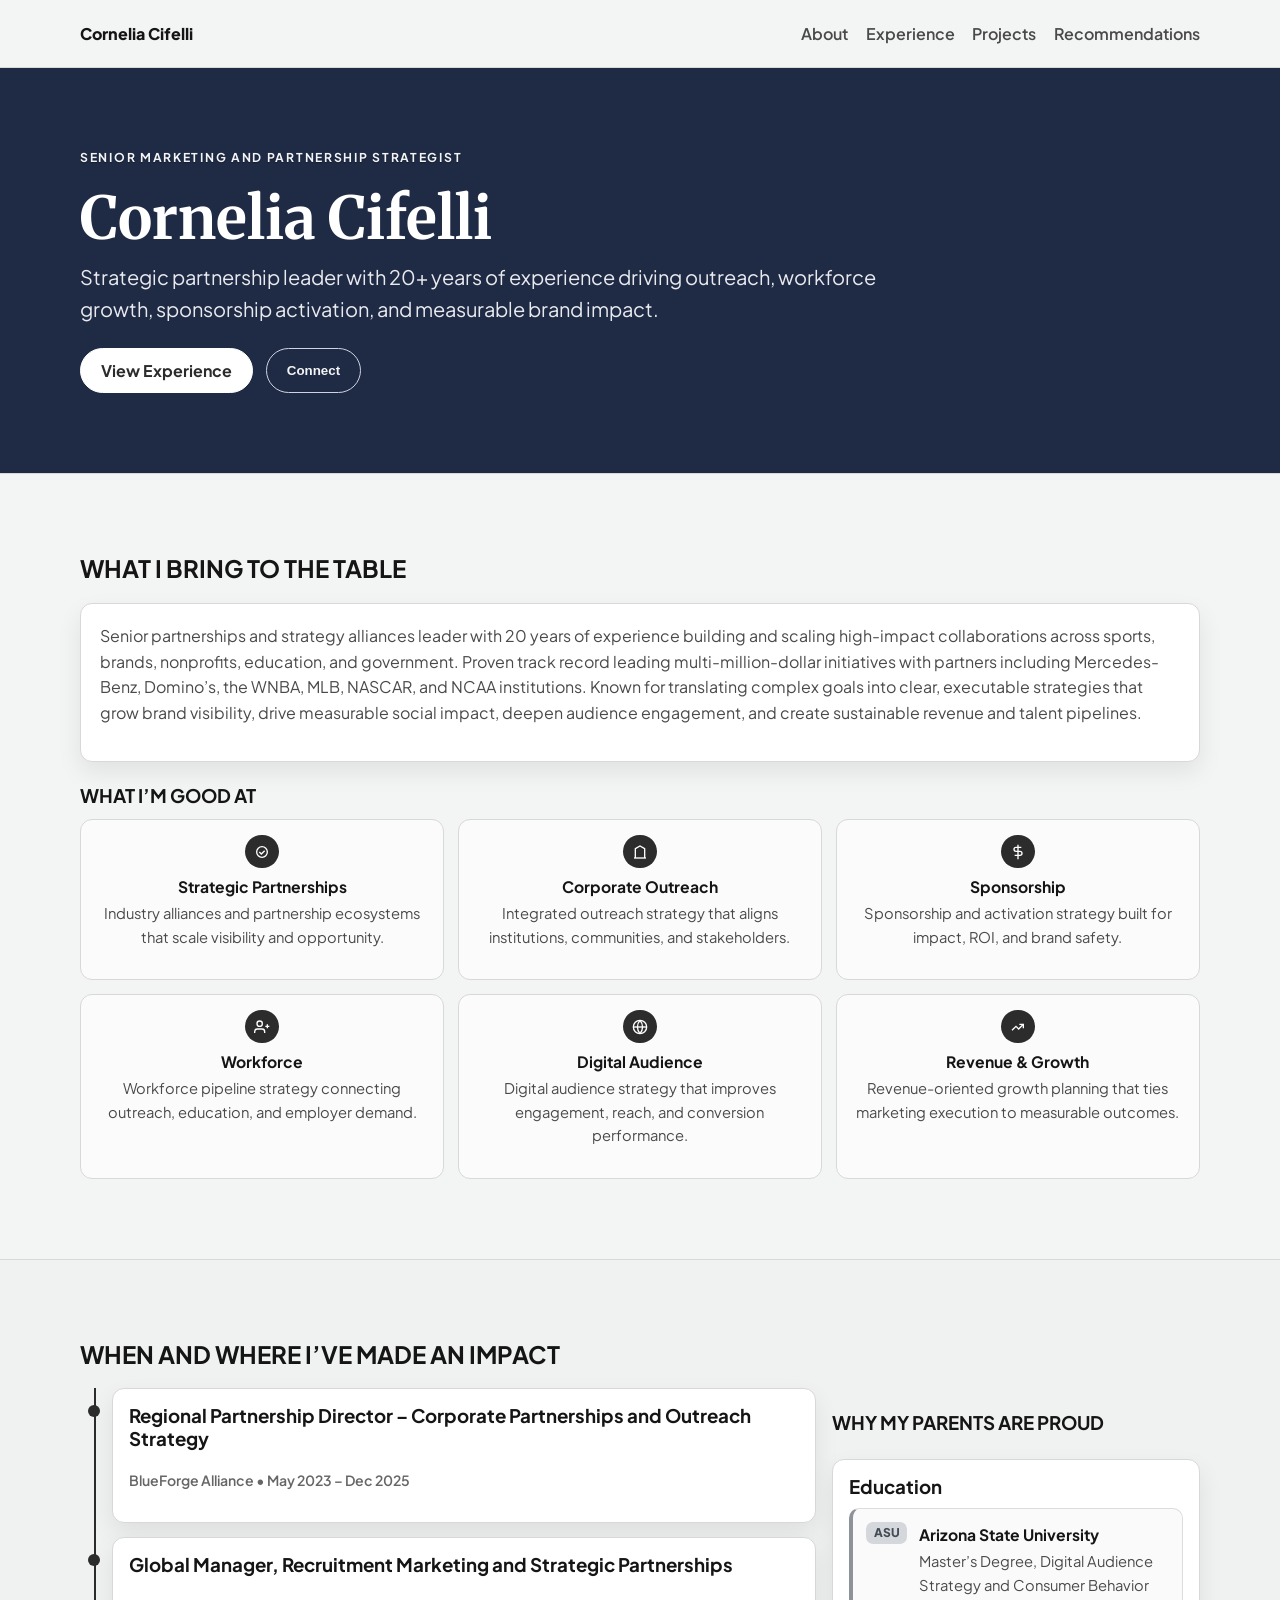
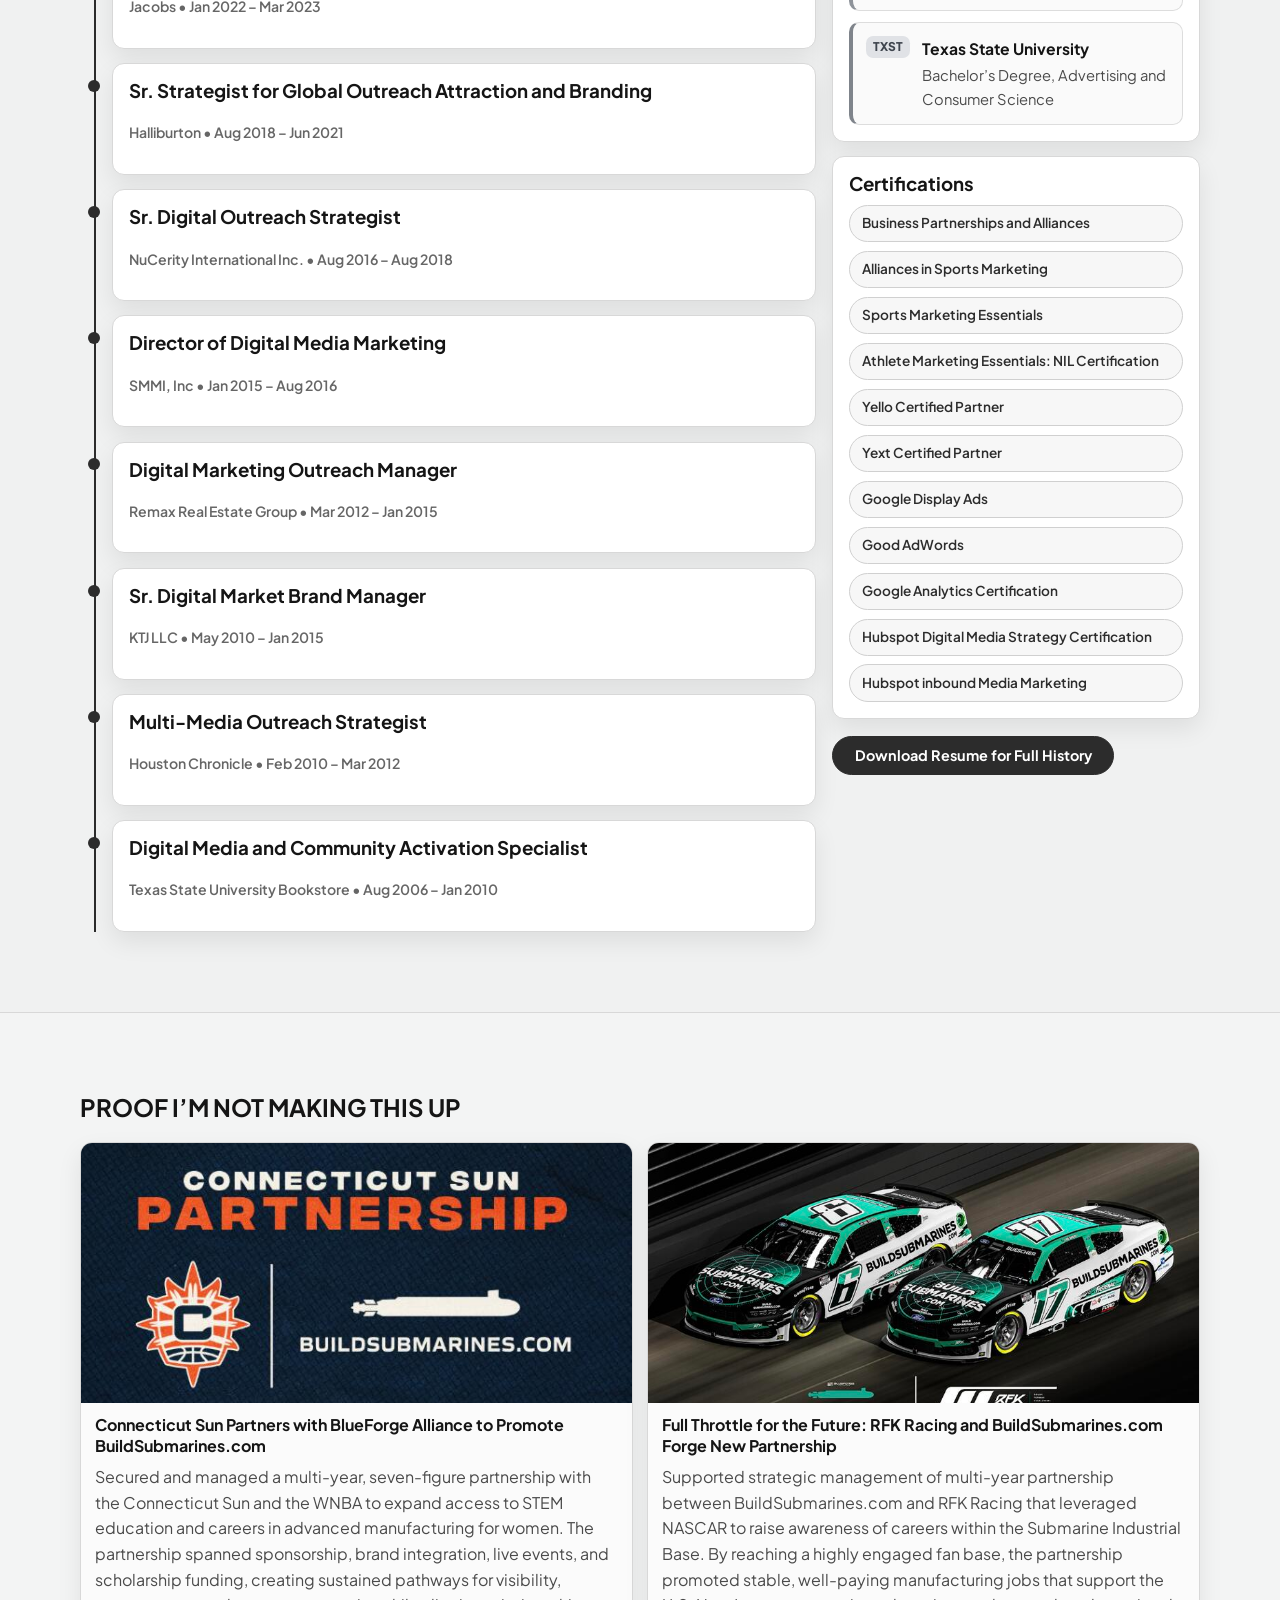
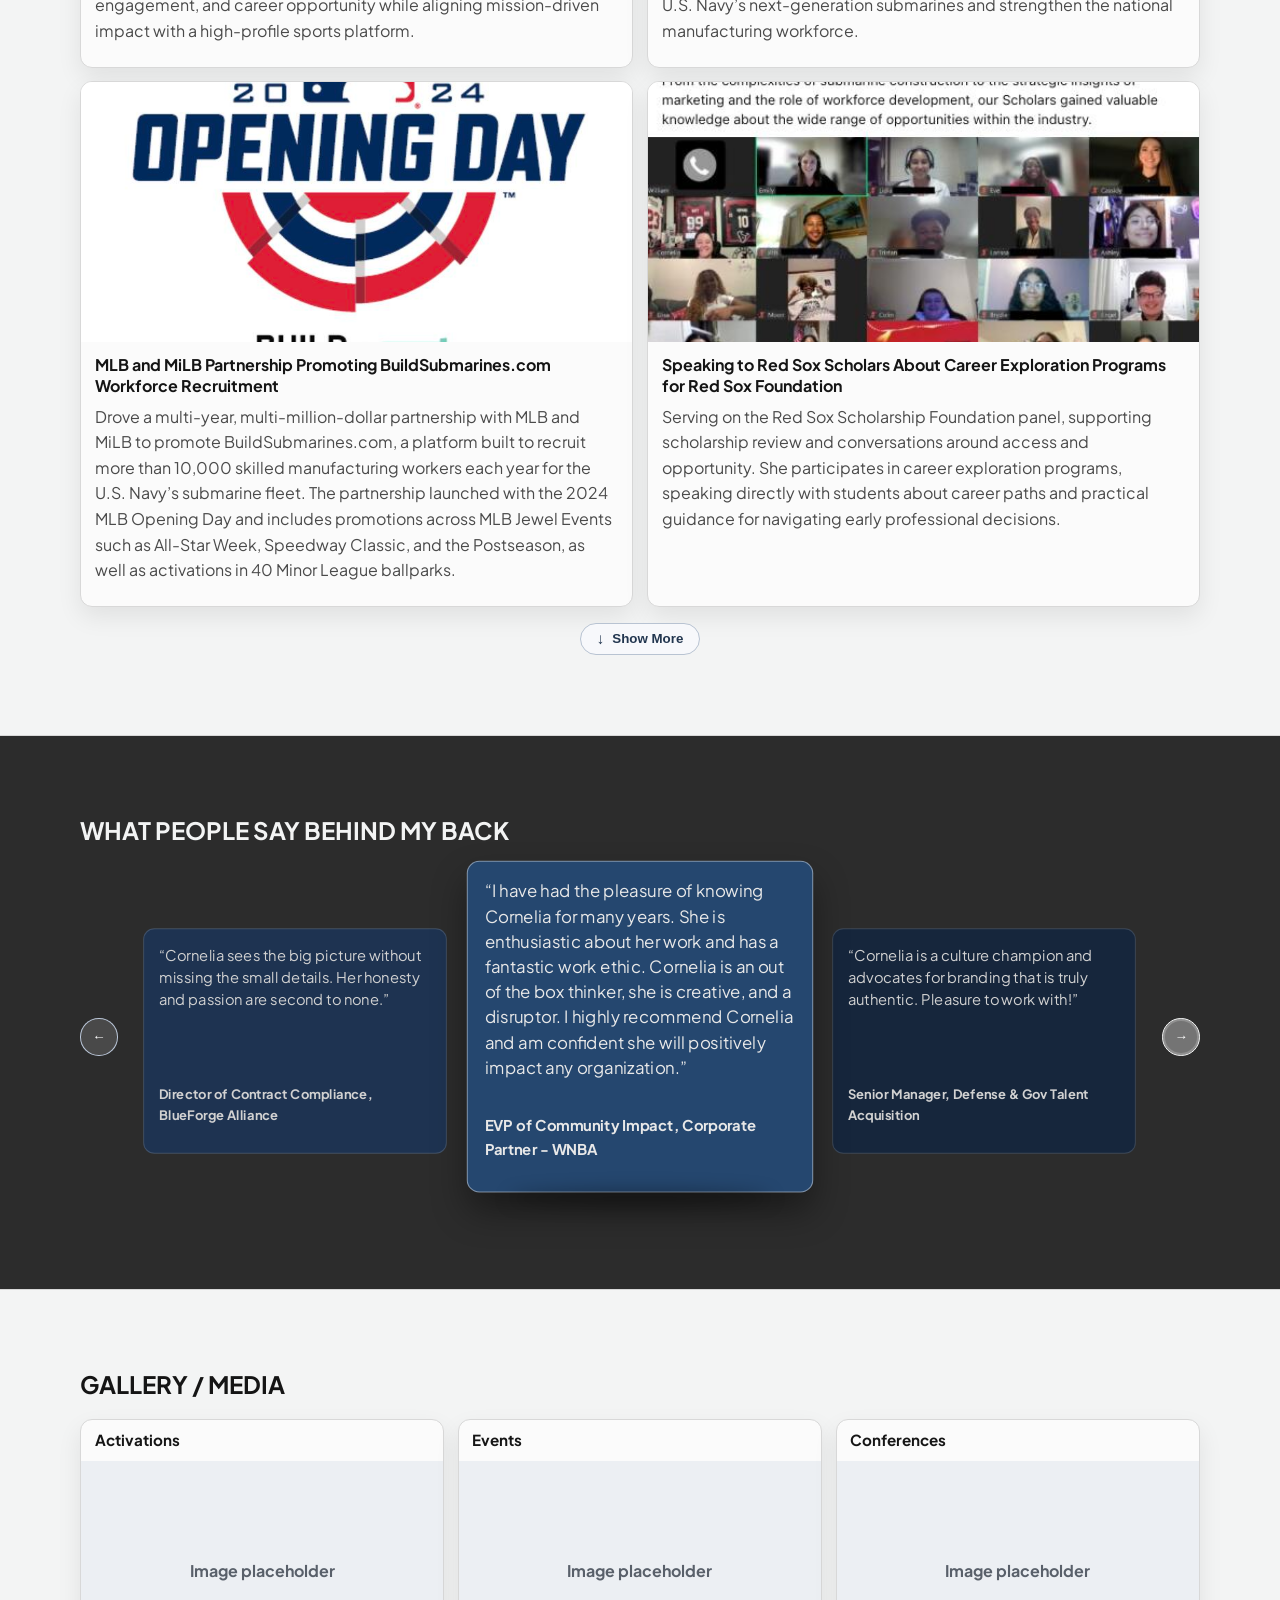
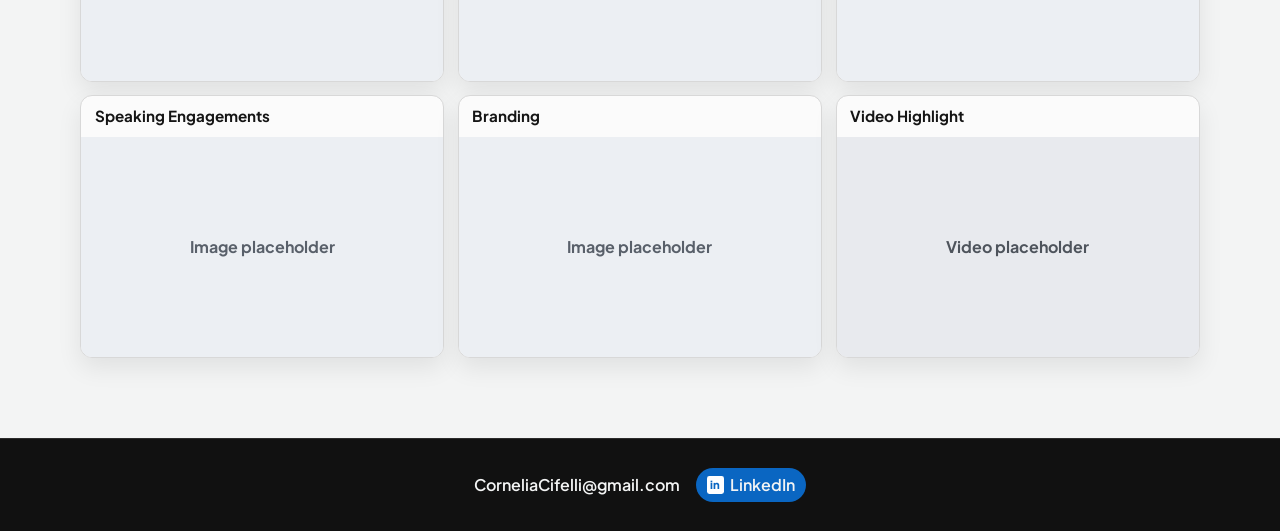
==== commit 8ff81961: "Add gallery section and update experience, modal, and testimonials content" ====
--- a/index.html
+++ b/index.html
@@ -17,6 +17,7 @@
     <link rel="stylesheet" href="styles.css" />
   </head>
   <body>
+    <!-- ===== HERO / HEADER SECTION ===== -->
     <header class="site-header" id="top">
       <div class="container nav-wrap">
         <a class="brand" href="#top">Cornelia Cifelli</a>
@@ -47,6 +48,7 @@
         </div>
       </section>
 
+      <!-- ===== WHAT I BRING TO THE TABLE ===== -->
       <section class="section" id="about">
         <div class="container">
           <header class="section-header reveal">
@@ -55,19 +57,11 @@
 
           <article class="about-copy reveal">
             <p>
-              Seasoned professional with 20 years of experience driving strategic partnerships,
-              engagement initiatives, and marketing programs. Proven success delivering
-              multi-million-dollar initiatives with brands and organizations including
-              Mercedes-Benz, Domino’s, WNBA, MLB, NASCAR, NCAA institutions, nonprofit
-              organizations, education partners, and government stakeholders.
-            </p>
-            <p>
-              Known for building high-impact strategies that strengthen brand visibility, engage
-              diverse audiences, and create sustainable talent and revenue pipelines that advance
-              organizational growth goals.
+              Senior partnerships and strategy alliances leader with 20 years of experience building and scaling high-impact collaborations across sports, brands, nonprofits, education, and government. Proven track record leading multi-million-dollar initiatives with partners including Mercedes-Benz, Domino’s, the WNBA, MLB, NASCAR, and NCAA institutions. Known for translating complex goals into clear, executable strategies that grow brand visibility, drive measurable social impact, deepen audience engagement, and create sustainable revenue and talent pipelines.
             </p>
           </article>
 
+          <!-- ===== WHAT I'M GOOD AT ===== -->
           <h3 class="subsection-title reveal">WHAT I’M GOOD AT</h3>
           <div class="expertise-grid reveal">
             <article class="capability-card"><div class="capability-icon" aria-hidden="true"><svg viewBox="0 0 24 24" fill="none" stroke="currentColor" stroke-width="2"><path d="M8 12l3 3 5-5"/><path d="M20 12a8 8 0 11-16 0 8 8 0 0116 0z"/></svg></div><h3>Strategic Partnerships</h3><p>Industry alliances and partnership ecosystems that scale visibility and opportunity.</p></article>
@@ -80,11 +74,11 @@
         </div>
       </section>
 
+      <!-- ===== WHEN AND WHERE I'VE MADE AN IMPACT ===== -->
       <section class="section section-alt" id="experience">
         <div class="container">
-          <header class="section-header reveal experience-header">
+          <header class="section-header reveal">
             <h2 class="section-title">WHEN AND WHERE I’VE MADE AN IMPACT</h2>
-            <a class="btn btn-primary btn-narrow" href="CorneliaCifelli-Resume.pdf" download>Download Resume for Full History</a>
           </header>
 
           <div class="experience-layout">
@@ -200,6 +194,7 @@
               </div>
             </div>
 
+            <!-- ===== EDUCATION & CERTIFICATIONS ===== -->
             <aside class="experience-side reveal" aria-label="Education and certifications">
               <h3 class="subsection-title side-title">WHY MY PARENTS ARE PROUD</h3>
               <article class="education-card">
@@ -229,13 +224,25 @@
                   <span class="cert-chip">Alliances in Sports Marketing</span>
                   <span class="cert-chip">Sports Marketing Essentials</span>
                   <span class="cert-chip">Athlete Marketing Essentials: NIL Certification</span>
+                  <span class="cert-chip">Yello Certified Partner</span>
+                  <span class="cert-chip">Yext Certified Partner</span>
+                  <span class="cert-chip">Google Display Ads</span>
+                  <span class="cert-chip">Good AdWords</span>
+                  <span class="cert-chip">Google Analytics Certification</span>
+                  <span class="cert-chip">Hubspot Digital Media Strategy Certification</span>
+                  <span class="cert-chip">Hubspot inbound Media Marketing</span>
                 </div>
               </article>
+
+              <div class="experience-side-action">
+                <a class="btn btn-primary btn-narrow" href="CorneliaCifelli-Resume.pdf" download>Download Resume for Full History</a>
+              </div>
             </aside>
           </div>
         </div>
       </section>
 
+      <!-- ===== PROOF I'M NOT MAKING THIS UP (PROJECTS) ===== -->
       <section class="section" id="projects">
         <div class="container">
           <header class="section-header reveal">
@@ -337,6 +344,7 @@
         </div>
       </section>
 
+      <!-- ===== WHAT PEOPLE SAY BEHIND MY BACK (TESTIMONIALS) ===== -->
       <section class="section section-dark" id="recommendations">
         <div class="container">
           <header class="section-header reveal">
@@ -374,14 +382,64 @@
                   <p class="quote">“If you need someone to build something from the ground up and make it work at scale, she’s the person you call.”</p>
                   <p class="author">Partnership Operating Officer, Corporate Partner - WNBA</p>
                 </article>
+                <article class="recommendation-card theme-2">
+                  <p class="quote">“[Placeholder testimonial pending approval.]”</p>
+                  <p class="author">Placeholder — Executive Partner Reference</p>
+                </article>
+                <article class="recommendation-card theme-3">
+                  <p class="quote">“[Placeholder testimonial pending approval.]”</p>
+                  <p class="author">Placeholder — Community &amp; Workforce Partner</p>
+                </article>
+                <article class="recommendation-card theme-1">
+                  <p class="quote">“[Placeholder testimonial pending approval.]”</p>
+                  <p class="author">Placeholder — Brand Activation Collaborator</p>
+                </article>
               </div>
             </div>
             <button class="carousel-btn is-active" aria-label="Next recommendation" data-carousel-next>→</button>
           </div>
         </div>
       </section>
+
+      <!-- ===== GALLERY / MEDIA SECTION ===== -->
+      <section class="section" id="gallery">
+        <div class="container">
+          <header class="section-header reveal">
+            <h2 class="section-title">GALLERY / MEDIA</h2>
+          </header>
+          <div class="gallery-grid reveal">
+            <article class="gallery-card">
+              <h3>Activations</h3>
+              <div class="gallery-placeholder" role="img" aria-label="Activations gallery placeholder">Image placeholder</div>
+            </article>
+            <article class="gallery-card">
+              <h3>Events</h3>
+              <div class="gallery-placeholder" role="img" aria-label="Events gallery placeholder">Image placeholder</div>
+            </article>
+            <article class="gallery-card">
+              <h3>Conferences</h3>
+              <div class="gallery-placeholder" role="img" aria-label="Conferences gallery placeholder">Image placeholder</div>
+            </article>
+            <article class="gallery-card">
+              <h3>Speaking Engagements</h3>
+              <div class="gallery-placeholder" role="img" aria-label="Speaking engagements gallery placeholder">Image placeholder</div>
+            </article>
+            <article class="gallery-card">
+              <h3>Branding</h3>
+              <div class="gallery-placeholder" role="img" aria-label="Branding gallery placeholder">Image placeholder</div>
+            </article>
+            <article class="gallery-card">
+              <h3>Video Highlight</h3>
+              <div class="video-placeholder" role="img" aria-label="Embedded video placeholder for media highlight">
+                Video placeholder
+              </div>
+            </article>
+          </div>
+        </div>
+      </section>
     </main>
 
+    <!-- ===== FOOTER ===== -->
     <footer class="site-footer" id="contact">
       <div class="container footer-content">
         <a href="mailto:CorneliaCifelli@gmail.com">CorneliaCifelli@gmail.com</a>
@@ -410,6 +468,10 @@
           <span>LinkedIn</span>
           <a href="https://linkedin.com/in/corneliacifelli" target="_blank" rel="noopener noreferrer">View Profile</a>
         </div>
+        <div class="contact-modal-row">
+          <span>Phone</span>
+          <a href="tel:8326921176">832-692-1176</a>
+        </div>
       </div>
     </div>
 
--- a/styles.css
+++ b/styles.css
@@ -102,7 +102,17 @@
 }
 
 .expertise-grid { display: grid; grid-template-columns: repeat(3, minmax(0,1fr)); gap: .85rem; margin-top: .25rem; }
-.capability-card { background: #fbfbfb; border: 1px solid var(--line); border-radius: 12px; padding: .95rem; min-height: 156px; }
+.capability-card {
+  background: #fbfbfb;
+  border: 1px solid var(--line);
+  border-radius: 12px;
+  padding: .95rem;
+  min-height: 156px;
+  text-align: center;
+  display: flex;
+  flex-direction: column;
+  align-items: center;
+}
 .capability-icon {
   width: 2.1rem;
   height: 2.1rem;
@@ -380,6 +390,46 @@
 .project-content p { margin-bottom: .45rem; }
 .project-content ul { margin-bottom: .65rem; }
 
+.gallery-grid {
+  display: grid;
+  grid-template-columns: repeat(3, minmax(0, 1fr));
+  gap: .85rem;
+}
+.gallery-card {
+  background: #fbfbfb;
+  border: 1px solid var(--line);
+  border-radius: 12px;
+  box-shadow: var(--shadow);
+  overflow: hidden;
+}
+.gallery-card h3 {
+  margin: 0;
+  padding: .7rem .85rem;
+  font-size: .95rem;
+}
+.gallery-placeholder,
+.video-placeholder {
+  width: 100%;
+  height: 220px;
+  display: block;
+}
+.gallery-placeholder {
+  background: #eceff3;
+  color: #59606a;
+  font-weight: 700;
+  display: flex;
+  align-items: center;
+  justify-content: center;
+}
+.video-placeholder {
+  background: #e8eaee;
+  color: #4e545c;
+  font-weight: 700;
+  display: flex;
+  align-items: center;
+  justify-content: center;
+}
+
 .projects-toggle-wrap { display: flex; justify-content: center; margin-top: 1rem; }
 .projects-toggle {
   display: inline-flex;
@@ -478,6 +528,7 @@
   .timeline-marker { left: 5px; }
   .expertise-grid { grid-template-columns: 1fr; }
   .projects-grid { grid-template-columns: 1fr; }
+  .gallery-grid { grid-template-columns: 1fr; }
   .carousel { grid-template-columns: auto 1fr auto; gap: .55rem; }
   .carousel-btn {
     display: inline-flex;
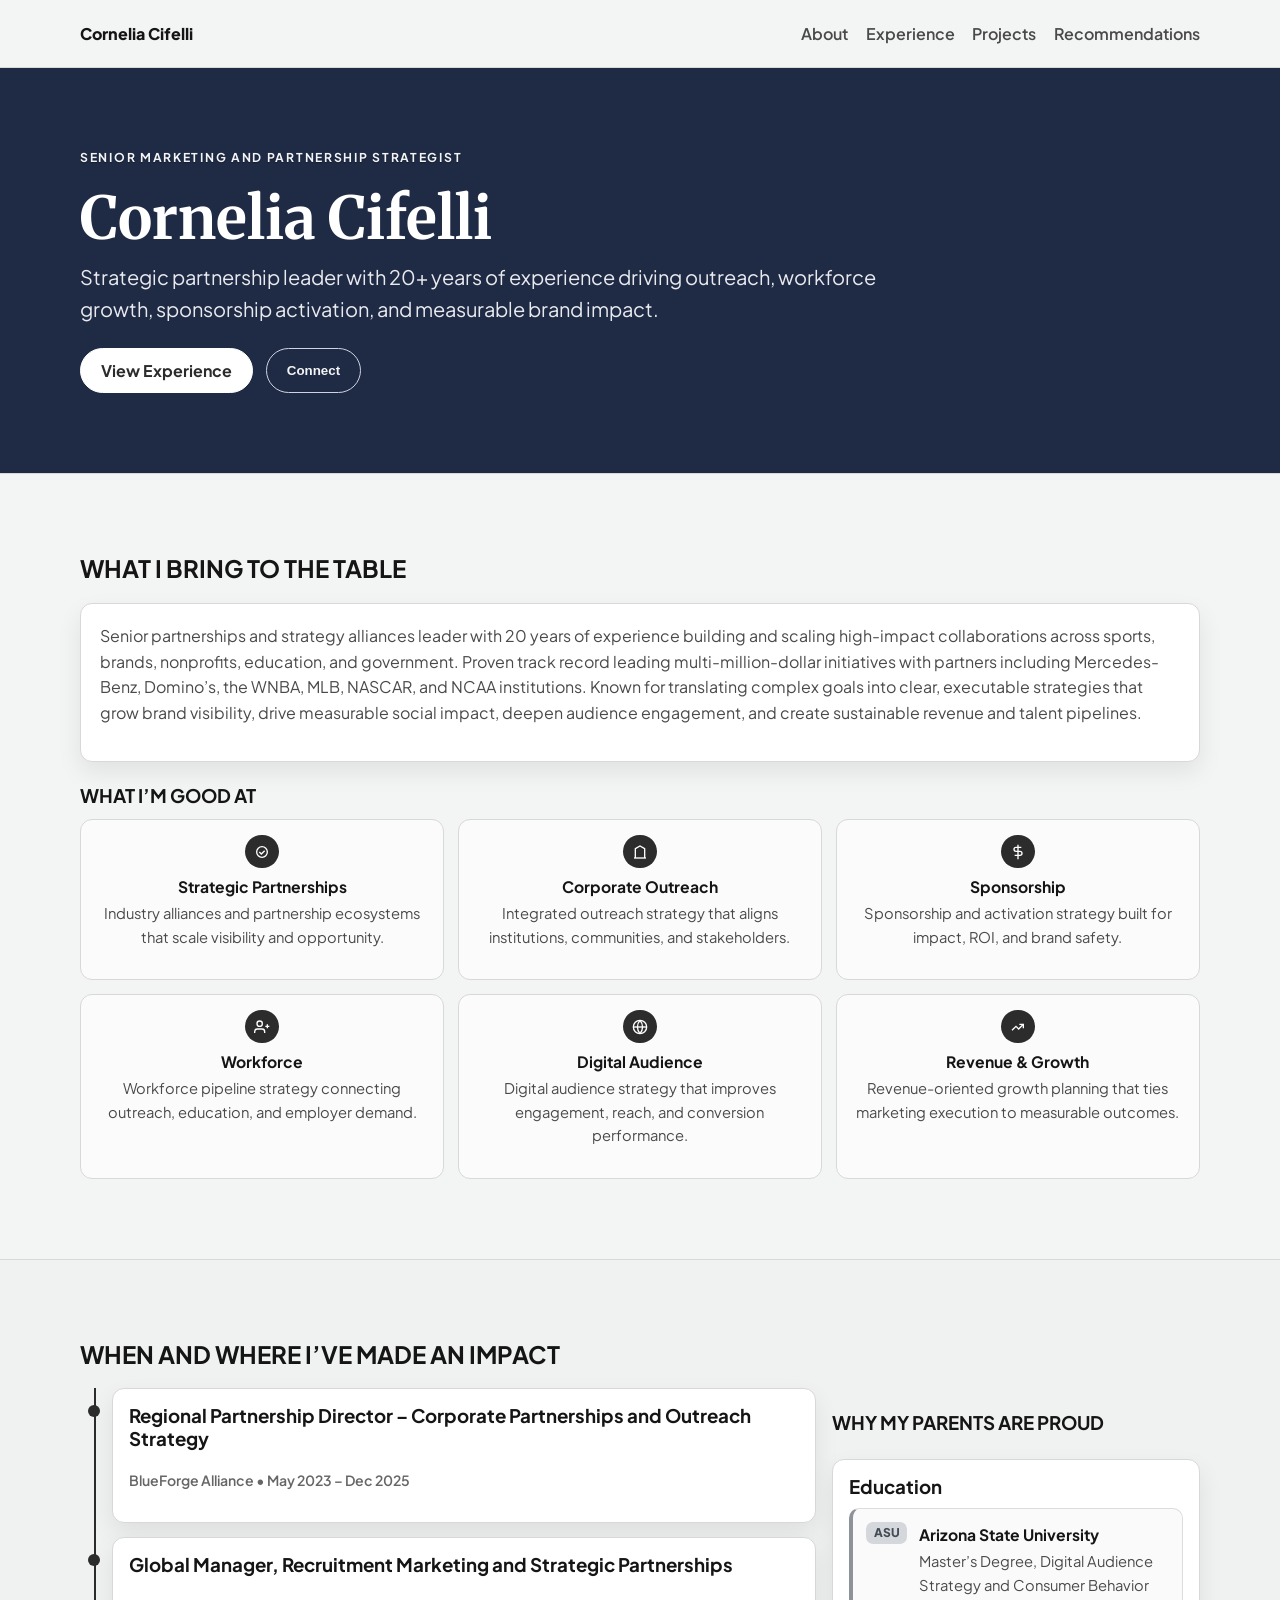
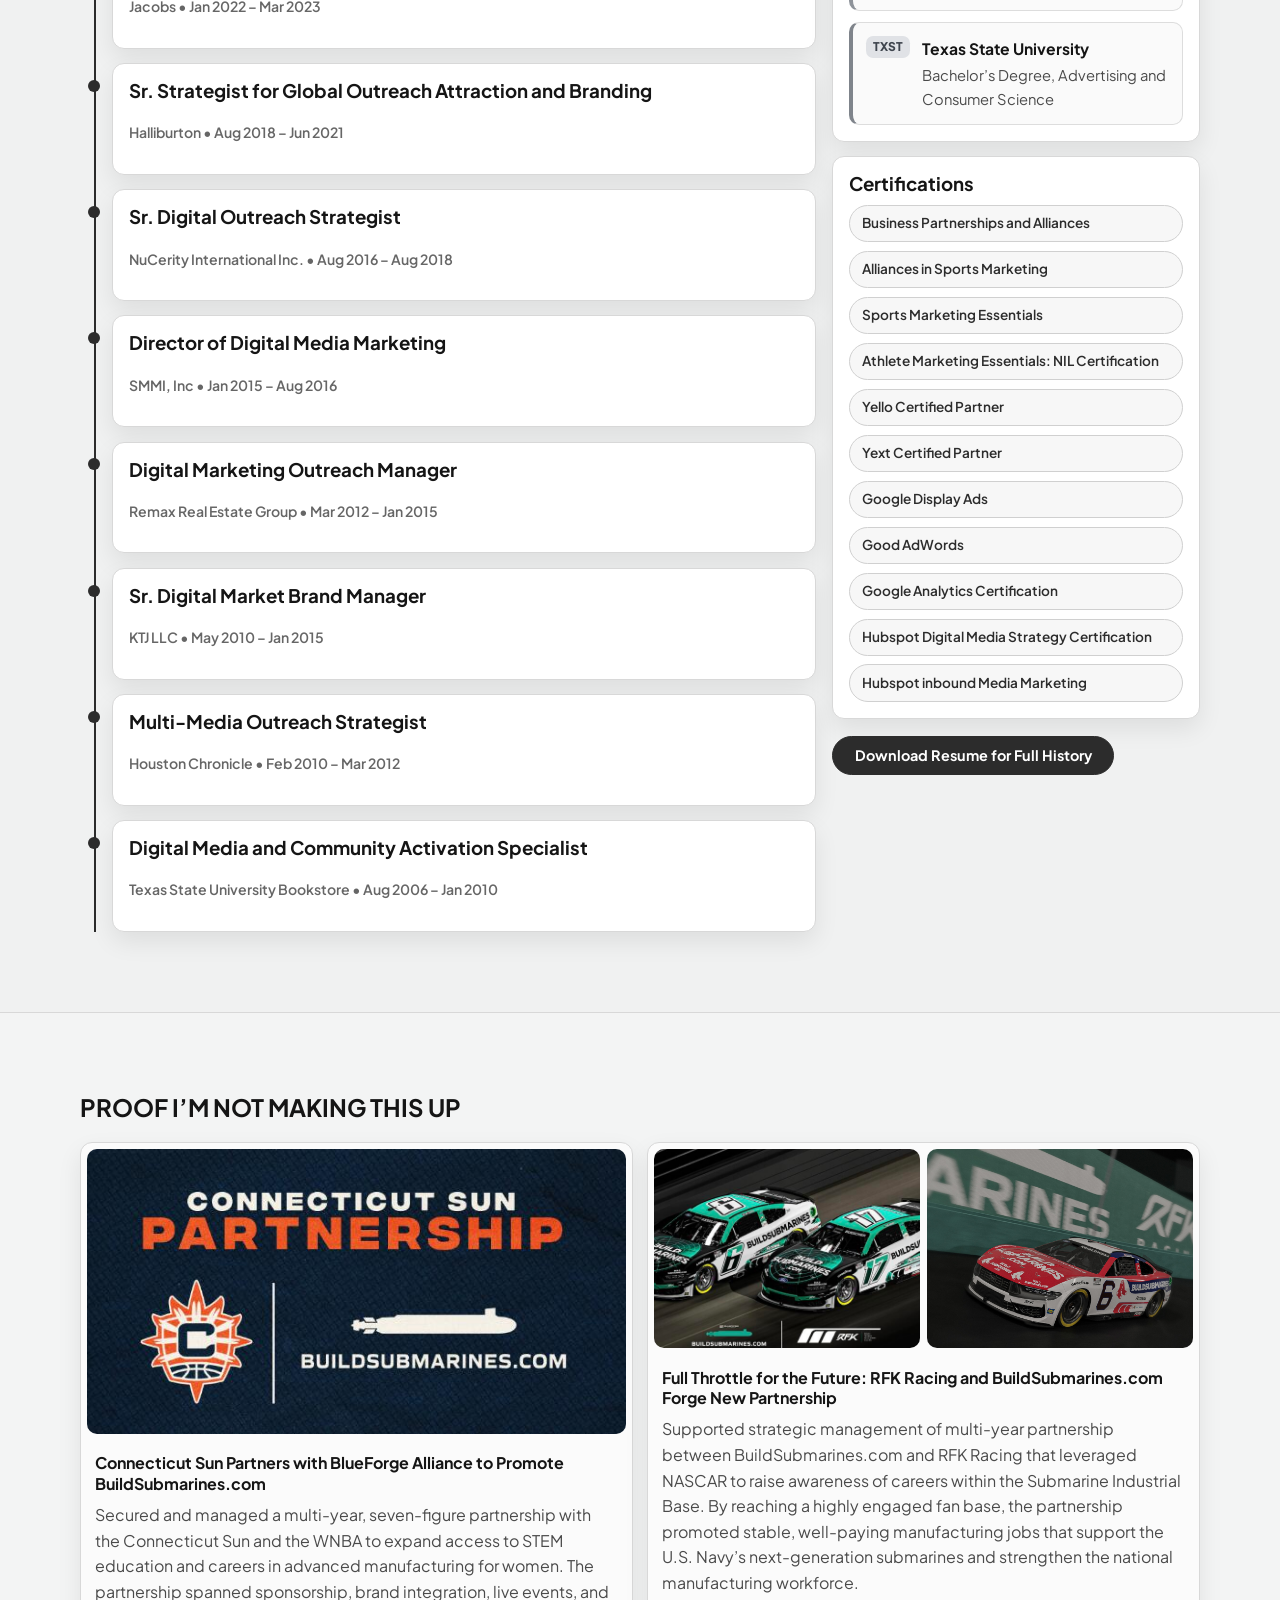
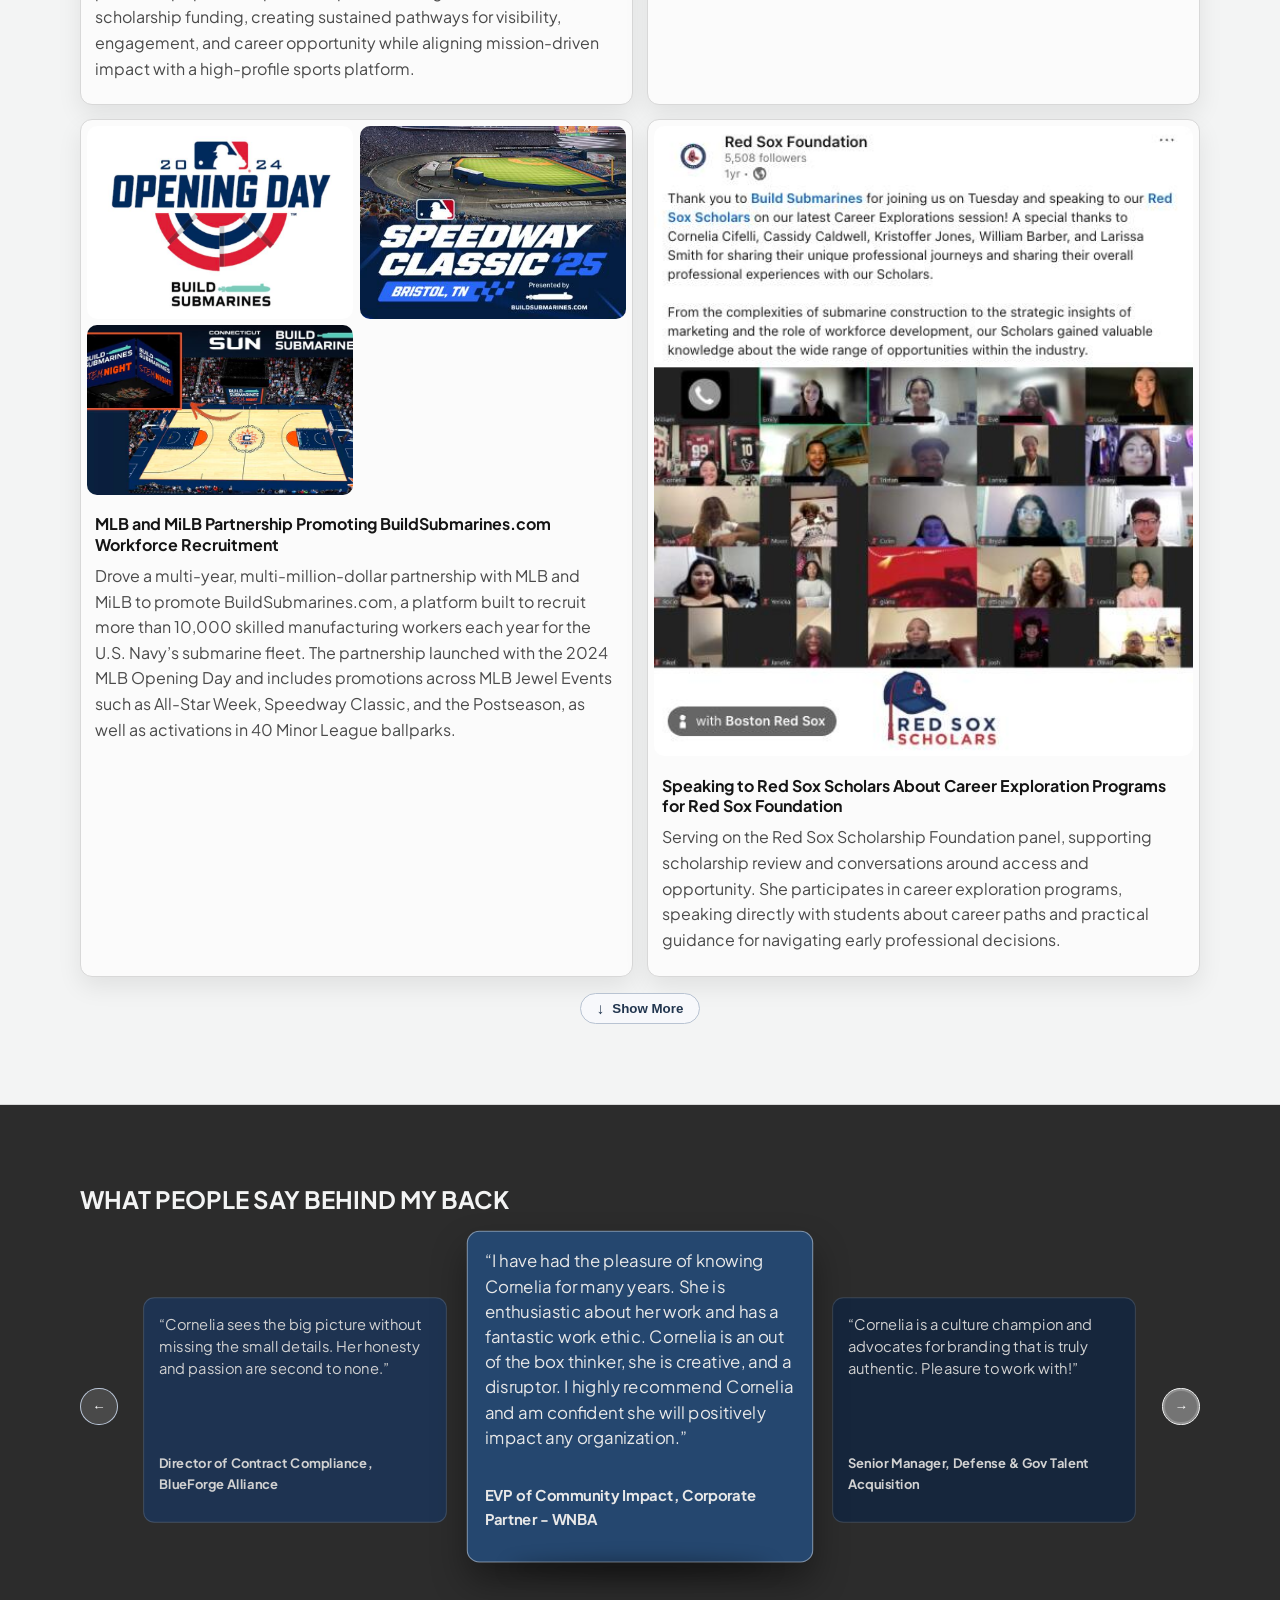
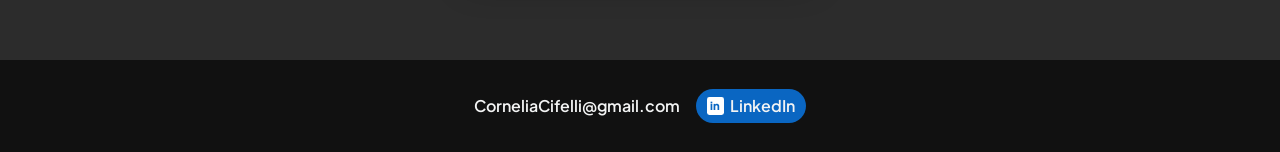
==== commit 6937e680: "Refactor projects to support per-card multi-image galleries" ====
--- a/index.html
+++ b/index.html
@@ -249,89 +249,169 @@
             <h2 class="section-title">PROOF I’M NOT MAKING THIS UP</h2>
           </header>
 
+          <!-- ===== PROJECT CARDS WITH CONTEXT + REAL-WORLD VISUALS ===== -->
           <div class="projects-grid" id="projects-grid">
-            <a class="project-card reveal" href="https://sun.wnba.com/news/connecticut-sun-partners-with-blueforge-alliance-to-promote-buildsubmarines-com" target="_blank" rel="noopener noreferrer" aria-label="Open project image: Connecticut Sun Partners with BlueForge Alliance to Promote BuildSubmarines.com">
-              <img class="project-image" src="images/ConnecticutSun-Thumbnail.jpeg" alt="Connecticut Sun and BlueForge Alliance partnership" loading="lazy" />
+            <article class="project-card reveal">
+              <div class="project-media one-image" data-project-gallery data-card-link="https://sun.wnba.com/news/connecticut-sun-partners-with-blueforge-alliance-to-promote-buildsubmarines-com" data-card-link-external="true">
+                <button class="project-media-item" type="button" data-gallery-src="images/ConnecticutSun-Thumbnail.jpeg" data-gallery-alt="Connecticut Sun and BlueForge Alliance partnership" data-gallery-caption="Connecticut Sun x BlueForge Alliance campaign visibility." aria-label="Open project gallery image 1">
+                  <img class="project-image" src="images/ConnecticutSun-Thumbnail.jpeg" alt="Connecticut Sun and BlueForge Alliance partnership" loading="lazy" />
+                </button>
+              </div>
               <div class="project-content">
                 <h3>Connecticut Sun Partners with BlueForge Alliance to Promote BuildSubmarines.com</h3>
                 <p>Secured and managed a multi-year, seven-figure partnership with the Connecticut Sun and the WNBA to expand access to STEM education and careers in advanced manufacturing for women. The partnership spanned sponsorship, brand integration, live events, and scholarship funding, creating sustained pathways for visibility, engagement, and career opportunity while aligning mission-driven impact with a high-profile sports platform.</p>
               </div>
-            </a>
-
-            <a class="project-card reveal" href="https://www.buildsubmarines.com/newsroom/rfk-racing-and-blueforge-alliance-join-forces" target="_blank" rel="noopener noreferrer" aria-label="Open project image: Full Throttle for the Future partnership">
-              <img class="project-image" src="images/FullThrottle-Thumbnail.jpeg" alt="RFK Racing partnership activation" loading="lazy" />
+            </article>
+
+            <article class="project-card reveal">
+              <div class="project-media two-images" data-project-gallery data-card-link="https://www.buildsubmarines.com/newsroom/rfk-racing-and-blueforge-alliance-join-forces" data-card-link-external="true">
+                <button class="project-media-item" type="button" data-gallery-src="images/FullThrottle-Thumbnail.jpeg" data-gallery-alt="RFK Racing partnership activation" data-gallery-caption="RFK Racing x BuildSubmarines.com partnership reveal." aria-label="Open project gallery image 1">
+                  <img class="project-image" src="images/FullThrottle-Thumbnail.jpeg" alt="RFK Racing partnership activation" loading="lazy" />
+                </button>
+                <button class="project-media-item" type="button" data-gallery-src="images/RedSoxNASCAR-Thumbnail.jpeg" data-gallery-alt="BuildSubmarines NASCAR collaboration visual" data-gallery-caption="Cross-platform motorsports collaboration execution." aria-label="Open project gallery image 2">
+                  <img class="project-image" src="images/RedSoxNASCAR-Thumbnail.jpeg" alt="BuildSubmarines NASCAR collaboration visual" loading="lazy" />
+                </button>
+              </div>
               <div class="project-content">
                 <h3>Full Throttle for the Future: RFK Racing and BuildSubmarines.com Forge New Partnership</h3>
                 <p>Supported strategic management of multi-year partnership between BuildSubmarines.com and RFK Racing that leveraged NASCAR to raise awareness of careers within the Submarine Industrial Base. By reaching a highly engaged fan base, the partnership promoted stable, well-paying manufacturing jobs that support the U.S. Navy’s next-generation submarines and strengthen the national manufacturing workforce.</p>
               </div>
-            </a>
-
-            <a class="project-card reveal" href="https://www.mlb.com/press-release/press-release-blueforge-alliance-announces-mlb-and-milb-partnership-topromote-buildsubmarines-com-and-recruit-skilled-workers" target="_blank" rel="noopener noreferrer" aria-label="Open project image: MLB and MiLB partnership">
-              <img class="project-image" src="images/MLBMiLB-Thumbnail.jpeg" alt="MLB and MiLB recruitment partnership" loading="lazy" />
+            </article>
+
+            <article class="project-card reveal">
+              <div class="project-media three-images" data-project-gallery data-card-link="https://www.mlb.com/press-release/press-release-blueforge-alliance-announces-mlb-and-milb-partnership-topromote-buildsubmarines-com-and-recruit-skilled-workers" data-card-link-external="true">
+                <button class="project-media-item" type="button" data-gallery-src="images/MLBMiLB-Thumbnail.jpeg" data-gallery-alt="MLB and MiLB recruitment partnership" data-gallery-caption="MLB and MiLB workforce recruitment launch." aria-label="Open project gallery image 1">
+                  <img class="project-image" src="images/MLBMiLB-Thumbnail.jpeg" alt="MLB and MiLB recruitment partnership" loading="lazy" />
+                </button>
+                <button class="project-media-item" type="button" data-gallery-src="images/SpeedwayClassic-Thumbnail.jpeg" data-gallery-alt="MLB Speedway Classic activation" data-gallery-caption="Event activation at MLB Speedway Classic." aria-label="Open project gallery image 2">
+                  <img class="project-image" src="images/SpeedwayClassic-Thumbnail.jpeg" alt="MLB Speedway Classic activation" loading="lazy" />
+                </button>
+                <button class="project-media-item" type="button" data-gallery-src="images/STEM-Thumbnail.jpeg" data-gallery-alt="STEM activation at sports venue" data-gallery-caption="STEM fan engagement and workforce visibility." aria-label="Open project gallery image 3">
+                  <img class="project-image" src="images/STEM-Thumbnail.jpeg" alt="STEM activation at sports venue" loading="lazy" />
+                </button>
+              </div>
               <div class="project-content">
                 <h3>MLB and MiLB Partnership Promoting BuildSubmarines.com Workforce Recruitment</h3>
                 <p>Drove a multi-year, multi-million-dollar partnership with MLB and MiLB to promote BuildSubmarines.com, a platform built to recruit more than 10,000 skilled manufacturing workers each year for the U.S. Navy’s submarine fleet. The partnership launched with the 2024 MLB Opening Day and includes promotions across MLB Jewel Events such as All-Star Week, Speedway Classic, and the Postseason, as well as activations in 40 Minor League ballparks.</p>
               </div>
-            </a>
-
-            <a class="project-card reveal" href="https://www.linkedin.com/feed/update/urn:li:activity:7265121710092251136/" target="_blank" rel="noopener noreferrer" aria-label="Open project image: Speaking to Red Sox Scholars">
-              <img class="project-image" src="images/CareerExploration-Thumbnail.jpeg" alt="Career exploration panel with students" loading="lazy" />
+            </article>
+
+            <article class="project-card reveal">
+              <div class="project-media one-image" data-project-gallery data-card-link="https://www.linkedin.com/feed/update/urn:li:activity:7265121710092251136/" data-card-link-external="true">
+                <button class="project-media-item" type="button" data-gallery-src="images/CareerExploration-Thumbnail.jpeg" data-gallery-alt="Career exploration panel with students" data-gallery-caption="Red Sox Scholars career exploration panel." aria-label="Open project gallery image 1">
+                  <img class="project-image" src="images/CareerExploration-Thumbnail.jpeg" alt="Career exploration panel with students" loading="lazy" />
+                </button>
+              </div>
               <div class="project-content">
                 <h3>Speaking to Red Sox Scholars About Career Exploration Programs for Red Sox Foundation</h3>
                 <p>Serving on the Red Sox Scholarship Foundation panel, supporting scholarship review and conversations around access and opportunity. She participates in career exploration programs, speaking directly with students about career paths and practical guidance for navigating early professional decisions.</p>
               </div>
-            </a>
+            </article>
           </div>
 
           <div class="projects-extra" id="projects-extra" aria-hidden="true">
             <div class="projects-grid projects-grid-extra">
-              <a class="project-card reveal" href="https://web.witcontests.com/sun/bracket/best-partner-activations-of-20-250923" target="_blank" rel="noopener noreferrer" aria-label="Open project image: Best Partner Activation of 2025">
-                <img class="project-image" src="images/HeadtoHead-Thumbnail.jpeg" alt="Partner activation awards" loading="lazy" />
+              <article class="project-card reveal">
+                <div class="project-media two-images" data-project-gallery data-card-link="https://web.witcontests.com/sun/bracket/best-partner-activations-of-20-250923" data-card-link-external="true">
+                  <button class="project-media-item" type="button" data-gallery-src="images/HeadtoHead-Thumbnail.jpeg" data-gallery-alt="Partner activation awards" data-gallery-caption="Top two ranked partnership activations." aria-label="Open project gallery image 1">
+                    <img class="project-image" src="images/HeadtoHead-Thumbnail.jpeg" alt="Partner activation awards" loading="lazy" />
+                  </button>
+                  <button class="project-media-item" type="button" data-gallery-src="images/WashingtonPark-Thumbnail.jpeg" data-gallery-alt="Community park restoration activation" data-gallery-caption="Community-first activation with long-term impact." aria-label="Open project gallery image 2">
+                    <img class="project-image" src="images/WashingtonPark-Thumbnail.jpeg" alt="Community park restoration activation" loading="lazy" />
+                  </button>
+                </div>
                 <div class="project-content">
                   <h3>BuildSubmarines.com Goes Head to Head: Two Activations Competing for Best Partner Activation of 2025</h3>
                   <p>Out of 16 partnership activations, both of her lead supported activations took the top two spots. One delivered lasting impact through a community park restoration, while the other drove high-energy engagement with a T-shirt cannon moment. Different executions, same mission, and a clear win for the brand and community.</p>
                 </div>
-              </a>
-
-              <a class="project-card reveal" href="images/RedSoxNASCAR-Thumbnail.jpeg" target="_blank" rel="noopener noreferrer" aria-label="Open project image: BuildSubmarines MLB NASCAR collaboration">
-                <img class="project-image" src="images/RedSoxNASCAR-Thumbnail.jpeg" alt="BuildSubmarines MLB NASCAR collaboration" loading="lazy" />
+              </article>
+
+              <article class="project-card reveal">
+                <div class="project-media four-images" data-project-gallery data-card-link="images/RedSoxNASCAR-Thumbnail.jpeg">
+                  <button class="project-media-item" type="button" data-gallery-src="images/RedSoxNASCAR-Thumbnail.jpeg" data-gallery-alt="BuildSubmarines MLB NASCAR collaboration" data-gallery-caption="Cross-sport audience expansion collaboration." aria-label="Open project gallery image 1">
+                    <img class="project-image" src="images/RedSoxNASCAR-Thumbnail.jpeg" alt="BuildSubmarines MLB NASCAR collaboration" loading="lazy" />
+                  </button>
+                  <button class="project-media-item" type="button" data-gallery-src="images/MLBMiLB-Thumbnail.jpeg" data-gallery-alt="MLB collaboration asset" data-gallery-caption="MLB promotion driving workforce visibility." aria-label="Open project gallery image 2">
+                    <img class="project-image" src="images/MLBMiLB-Thumbnail.jpeg" alt="MLB collaboration asset" loading="lazy" />
+                  </button>
+                  <button class="project-media-item" type="button" data-gallery-src="images/FullThrottle-Thumbnail.jpeg" data-gallery-alt="NASCAR collaboration asset" data-gallery-caption="NASCAR activation and campaign alignment." aria-label="Open project gallery image 3">
+                    <img class="project-image" src="images/FullThrottle-Thumbnail.jpeg" alt="NASCAR collaboration asset" loading="lazy" />
+                  </button>
+                  <button class="project-media-item" type="button" data-gallery-src="images/ConnecticutSun-Thumbnail.jpeg" data-gallery-alt="WNBA collaboration asset" data-gallery-caption="WNBA visibility extension across platforms." aria-label="Open project gallery image 4">
+                    <img class="project-image" src="images/ConnecticutSun-Thumbnail.jpeg" alt="WNBA collaboration asset" loading="lazy" />
+                  </button>
+                </div>
                 <div class="project-content">
                   <h3>BuildSubmarines.com + MLB + NASCAR = Winning Partnership Collaboration</h3>
                   <p>Supported multi-partner collaborations designed to amplify outreach and deepen fan engagement. By aligning teams, brands, and platforms around shared campaigns, she helped expand reach, drive awareness, and strengthen the top of the pipeline with measurable campaign impact.</p>
                 </div>
-              </a>
-
-              <a class="project-card reveal" href="https://sun.wnba.com/news/connecticut-sun-and-buildsubmarines-com-revitalize-washington-park-basketball-courts" target="_blank" rel="noopener noreferrer" aria-label="Open project image: Washington Park court revitalization">
-                <img class="project-image" src="images/WashingtonPark-Thumbnail.jpeg" alt="Washington Park court revitalization" loading="lazy" />
+              </article>
+
+              <article class="project-card reveal">
+                <div class="project-media three-images" data-project-gallery data-card-link="https://sun.wnba.com/news/connecticut-sun-and-buildsubmarines-com-revitalize-washington-park-basketball-courts" data-card-link-external="true">
+                  <button class="project-media-item" type="button" data-gallery-src="images/WashingtonPark-Thumbnail.jpeg" data-gallery-alt="Washington Park court revitalization" data-gallery-caption="Community court revitalization launch event." aria-label="Open project gallery image 1">
+                    <img class="project-image" src="images/WashingtonPark-Thumbnail.jpeg" alt="Washington Park court revitalization" loading="lazy" />
+                  </button>
+                  <button class="project-media-item" type="button" data-gallery-src="images/ConnecticutSun-Thumbnail.jpeg" data-gallery-alt="Connecticut Sun community event" data-gallery-caption="Connecticut Sun-led community engagement." aria-label="Open project gallery image 2">
+                    <img class="project-image" src="images/ConnecticutSun-Thumbnail.jpeg" alt="Connecticut Sun community event" loading="lazy" />
+                  </button>
+                  <button class="project-media-item" type="button" data-gallery-src="images/STEM-Thumbnail.jpeg" data-gallery-alt="Community STEM activity" data-gallery-caption="Youth development and STEM access moments." aria-label="Open project gallery image 3">
+                    <img class="project-image" src="images/STEM-Thumbnail.jpeg" alt="Community STEM activity" loading="lazy" />
+                  </button>
+                </div>
                 <div class="project-content">
                   <h3>Connecticut Sun and BuildSubmarines.com Revitalize Washington Park Basketball Courts</h3>
                   <p>Supported a community court revitalization project at Groton’s Washington Park by helping secure financial backing, contributing to event planning, hosting community announcement filming, and attending the ribbon-cutting ceremony. In partnership with the City of Groton, Electric Boat, and BuildSubmarines.com, the Connecticut Sun unveiled upgraded community courts.</p>
                 </div>
-              </a>
-
-              <a class="project-card reveal" href="images/SpeedwayClassic-Thumbnail.jpeg" target="_blank" rel="noopener noreferrer" aria-label="Open project image: MLB Speedway Classic">
-                <img class="project-image" src="images/SpeedwayClassic-Thumbnail.jpeg" alt="MLB Speedway Classic activation" loading="lazy" />
+              </article>
+
+              <article class="project-card reveal">
+                <div class="project-media two-images" data-project-gallery data-card-link="images/SpeedwayClassic-Thumbnail.jpeg">
+                  <button class="project-media-item" type="button" data-gallery-src="images/SpeedwayClassic-Thumbnail.jpeg" data-gallery-alt="MLB Speedway Classic activation" data-gallery-caption="MLB Speedway Classic founding partner activation." aria-label="Open project gallery image 1">
+                    <img class="project-image" src="images/SpeedwayClassic-Thumbnail.jpeg" alt="MLB Speedway Classic activation" loading="lazy" />
+                  </button>
+                  <button class="project-media-item" type="button" data-gallery-src="images/MLBMiLB-Thumbnail.jpeg" data-gallery-alt="MLB promotional support" data-gallery-caption="Support activities tied to MLB event rollout." aria-label="Open project gallery image 2">
+                    <img class="project-image" src="images/MLBMiLB-Thumbnail.jpeg" alt="MLB promotional support" loading="lazy" />
+                  </button>
+                </div>
                 <div class="project-content">
                   <h3>BuildSubmarines.com Becomes Founding Partner of MLB Speedway Classic Presented by BuildSubmarines.com</h3>
                   <p>Supported activation strategy and event execution for the MLB Speedway Classic partnership, helping connect a landmark baseball event with workforce awareness goals. The campaign linked high-visibility sports engagement with practical pathways into submarine manufacturing careers.</p>
                 </div>
-              </a>
-
-              <a class="project-card reveal" href="https://sun.wnba.com/news/stem-back-to-school-night-presented-by-buildsubmarines-com-recap" target="_blank" rel="noopener noreferrer" aria-label="Open project image: STEM Back to School Night">
-                <img class="project-image" src="images/STEM-Thumbnail.jpeg" alt="STEM Back to School Night" loading="lazy" />
+              </article>
+
+              <article class="project-card reveal">
+                <div class="project-media three-images" data-project-gallery data-card-link="https://sun.wnba.com/news/stem-back-to-school-night-presented-by-buildsubmarines-com-recap" data-card-link-external="true">
+                  <button class="project-media-item" type="button" data-gallery-src="images/STEM-Thumbnail.jpeg" data-gallery-alt="STEM Back to School Night" data-gallery-caption="Hands-on STEM activities and fan participation." aria-label="Open project gallery image 1">
+                    <img class="project-image" src="images/STEM-Thumbnail.jpeg" alt="STEM Back to School Night" loading="lazy" />
+                  </button>
+                  <button class="project-media-item" type="button" data-gallery-src="images/ConnecticutSun-Thumbnail.jpeg" data-gallery-alt="Connecticut Sun event support" data-gallery-caption="WNBA venue activation and brand integration." aria-label="Open project gallery image 2">
+                    <img class="project-image" src="images/ConnecticutSun-Thumbnail.jpeg" alt="Connecticut Sun event support" loading="lazy" />
+                  </button>
+                  <button class="project-media-item" type="button" data-gallery-src="images/CareerExploration-Thumbnail.jpeg" data-gallery-alt="Career exploration tie-in" data-gallery-caption="Career pathway storytelling for local youth." aria-label="Open project gallery image 3">
+                    <img class="project-image" src="images/CareerExploration-Thumbnail.jpeg" alt="Career exploration tie-in" loading="lazy" />
+                  </button>
+                </div>
                 <div class="project-content">
                   <h3>STEM Back to School Night, Presented by BuildSubmarines.com</h3>
                   <p>Supported event execution through concourse activity coordination and branded giveaways for STEM Back to School Night. BuildSubmarines.com enabled hands-on STEM experiences for fans and local youth while spotlighting science and technology career pathways.</p>
                 </div>
-              </a>
-
-              <a class="project-card reveal" href="https://sun.wnba.com/news/the-connecticut-sun-announces-buildsubmarines-com-partnership-for-2025-season" target="_blank" rel="noopener noreferrer" aria-label="Open project image: Connecticut Sun continued partnership 2025">
-                <img class="project-image" src="images/CSPartnership-Thumbnail.jpeg" alt="Connecticut Sun partnership renewal" loading="lazy" />
+              </article>
+
+              <article class="project-card reveal">
+                <div class="project-media two-images" data-project-gallery data-card-link="https://sun.wnba.com/news/the-connecticut-sun-announces-buildsubmarines-com-partnership-for-2025-season" data-card-link-external="true">
+                  <button class="project-media-item" type="button" data-gallery-src="images/CSPartnership-Thumbnail.jpeg" data-gallery-alt="Connecticut Sun partnership renewal" data-gallery-caption="Partnership renewal announcement for 2025 season." aria-label="Open project gallery image 1">
+                    <img class="project-image" src="images/CSPartnership-Thumbnail.jpeg" alt="Connecticut Sun partnership renewal" loading="lazy" />
+                  </button>
+                  <button class="project-media-item" type="button" data-gallery-src="images/ConnecticutSun-Thumbnail.jpeg" data-gallery-alt="Connecticut Sun partnership campaign" data-gallery-caption="Continued campaign integrations and outcomes." aria-label="Open project gallery image 2">
+                    <img class="project-image" src="images/ConnecticutSun-Thumbnail.jpeg" alt="Connecticut Sun partnership campaign" loading="lazy" />
+                  </button>
+                </div>
                 <div class="project-content">
                   <h3>The Connecticut Sun Announces Continued BuildSubmarines.com Partnership for 2025 Season</h3>
                   <p>Secured the renewal and continuation of the partnership based on strong performance across events and brand integration, yielding measurable return on investment. The WNBA partnership exceeded goals and demonstrated sustained value and impact.</p>
                 </div>
-              </a>
+              </article>
             </div>
           </div>
 
@@ -401,42 +481,6 @@
         </div>
       </section>
 
-      <!-- ===== GALLERY / MEDIA SECTION ===== -->
-      <section class="section" id="gallery">
-        <div class="container">
-          <header class="section-header reveal">
-            <h2 class="section-title">GALLERY / MEDIA</h2>
-          </header>
-          <div class="gallery-grid reveal">
-            <article class="gallery-card">
-              <h3>Activations</h3>
-              <div class="gallery-placeholder" role="img" aria-label="Activations gallery placeholder">Image placeholder</div>
-            </article>
-            <article class="gallery-card">
-              <h3>Events</h3>
-              <div class="gallery-placeholder" role="img" aria-label="Events gallery placeholder">Image placeholder</div>
-            </article>
-            <article class="gallery-card">
-              <h3>Conferences</h3>
-              <div class="gallery-placeholder" role="img" aria-label="Conferences gallery placeholder">Image placeholder</div>
-            </article>
-            <article class="gallery-card">
-              <h3>Speaking Engagements</h3>
-              <div class="gallery-placeholder" role="img" aria-label="Speaking engagements gallery placeholder">Image placeholder</div>
-            </article>
-            <article class="gallery-card">
-              <h3>Branding</h3>
-              <div class="gallery-placeholder" role="img" aria-label="Branding gallery placeholder">Image placeholder</div>
-            </article>
-            <article class="gallery-card">
-              <h3>Video Highlight</h3>
-              <div class="video-placeholder" role="img" aria-label="Embedded video placeholder for media highlight">
-                Video placeholder
-              </div>
-            </article>
-          </div>
-        </div>
-      </section>
     </main>
 
     <!-- ===== FOOTER ===== -->
@@ -475,6 +519,22 @@
       </div>
     </div>
 
+    <!-- ===== PROJECT IMAGE LIGHTBOX ===== -->
+    <div class="project-lightbox" id="project-lightbox" hidden>
+      <div class="project-lightbox-dialog" role="dialog" aria-modal="true" aria-labelledby="project-lightbox-title">
+        <button class="project-lightbox-close" id="project-lightbox-close" type="button" aria-label="Close project image viewer">✕</button>
+        <h2 id="project-lightbox-title" class="visually-hidden">Project image viewer</h2>
+        <div class="project-lightbox-stage">
+          <button class="project-lightbox-nav" id="project-lightbox-prev" type="button" aria-label="Previous image">←</button>
+          <figure class="project-lightbox-figure">
+            <img id="project-lightbox-image" src="" alt="" />
+            <figcaption id="project-lightbox-caption"></figcaption>
+          </figure>
+          <button class="project-lightbox-nav" id="project-lightbox-next" type="button" aria-label="Next image">→</button>
+        </div>
+      </div>
+    </div>
+
     <script src="script.js"></script>
   </body>
 </html>
--- a/styles.css
+++ b/styles.css
@@ -381,54 +381,76 @@
 }
 .project-image {
   width: 100%;
-  height: 260px;
+  height: 100%;
   object-fit: cover;
   display: block;
+}
+.project-media {
+  display: grid;
+  gap: .4rem;
+  padding: .4rem;
+}
+.project-media.one-image {
+  grid-template-columns: 1fr;
+}
+.project-media.two-images {
+  grid-template-columns: repeat(2, minmax(0, 1fr));
+}
+.project-media.three-images,
+.project-media.four-images,
+.project-media.multi-images {
+  grid-template-columns: repeat(2, minmax(0, 1fr));
+}
+.project-media-item {
+  border: 0;
+  padding: 0;
+  margin: 0;
+  border-radius: 10px;
+  overflow: hidden;
+  position: relative;
+  cursor: pointer;
+  min-height: 190px;
+}
+.project-media.one-image .project-media-item {
+  min-height: 280px;
+}
+.project-media.two-images .project-media-item,
+.project-media.three-images .project-media-item,
+.project-media.four-images .project-media-item,
+.project-media.multi-images .project-media-item {
+  min-height: 170px;
+}
+.project-media-item::after {
+  content: "";
+  position: absolute;
+  inset: 0;
+  background: rgba(20, 30, 45, 0);
+  transition: background .2s ease;
+}
+.project-media-item:hover::after,
+.project-media-item:focus-visible::after {
+  background: rgba(20, 30, 45, .18);
+}
+.project-media-item:focus-visible {
+  outline: 2px solid #a7b8ce;
+  outline-offset: 2px;
+}
+.project-media-item.is-overflow::before {
+  content: attr(data-more-label);
+  position: absolute;
+  inset: 0;
+  display: grid;
+  place-items: center;
+  color: #fff;
+  font-weight: 700;
+  font-size: 1rem;
+  background: rgba(18, 26, 38, .5);
+  z-index: 2;
 }
 .project-content { padding: .8rem .9rem 1rem; }
 .project-content h3 { margin-bottom: .45rem; font-size: 1rem; line-height: 1.3; }
 .project-content p { margin-bottom: .45rem; }
 .project-content ul { margin-bottom: .65rem; }
-
-.gallery-grid {
-  display: grid;
-  grid-template-columns: repeat(3, minmax(0, 1fr));
-  gap: .85rem;
-}
-.gallery-card {
-  background: #fbfbfb;
-  border: 1px solid var(--line);
-  border-radius: 12px;
-  box-shadow: var(--shadow);
-  overflow: hidden;
-}
-.gallery-card h3 {
-  margin: 0;
-  padding: .7rem .85rem;
-  font-size: .95rem;
-}
-.gallery-placeholder,
-.video-placeholder {
-  width: 100%;
-  height: 220px;
-  display: block;
-}
-.gallery-placeholder {
-  background: #eceff3;
-  color: #59606a;
-  font-weight: 700;
-  display: flex;
-  align-items: center;
-  justify-content: center;
-}
-.video-placeholder {
-  background: #e8eaee;
-  color: #4e545c;
-  font-weight: 700;
-  display: flex;
-  align-items: center;
-  justify-content: center;
-}
 
 .projects-toggle-wrap { display: flex; justify-content: center; margin-top: 1rem; }
 .projects-toggle {
@@ -504,6 +526,80 @@
 }
 .contact-modal-close:hover,
 .contact-modal-close:focus-visible { background: #f1f1f1; }
+
+.project-lightbox[hidden] { display: none; }
+.project-lightbox {
+  position: fixed;
+  inset: 0;
+  background: rgba(0, 0, 0, .62);
+  z-index: 100;
+  display: grid;
+  place-items: center;
+  padding: 1rem;
+}
+.project-lightbox-dialog {
+  width: min(920px, 96vw);
+  background: #0f1827;
+  border: 1px solid rgba(255, 255, 255, .18);
+  border-radius: 16px;
+  padding: .95rem;
+  box-shadow: 0 20px 40px rgba(0, 0, 0, .45);
+}
+.project-lightbox-stage {
+  display: grid;
+  grid-template-columns: auto 1fr auto;
+  align-items: center;
+  gap: .65rem;
+}
+.project-lightbox-figure { margin: 0; }
+.project-lightbox-figure img {
+  width: 100%;
+  max-height: 72vh;
+  border-radius: 12px;
+  object-fit: contain;
+  background: #090f18;
+}
+.project-lightbox-figure figcaption {
+  margin-top: .6rem;
+  color: #d7dce5;
+  font-size: .9rem;
+}
+.project-lightbox-nav,
+.project-lightbox-close {
+  border: 1px solid rgba(255,255,255,.32);
+  background: rgba(255,255,255,.14);
+  color: #fff;
+  border-radius: 999px;
+  width: 2.25rem;
+  height: 2.25rem;
+  cursor: pointer;
+}
+.project-lightbox-close {
+  margin-left: auto;
+  display: block;
+  margin-bottom: .45rem;
+}
+.project-lightbox-nav:hover,
+.project-lightbox-nav:focus-visible,
+.project-lightbox-close:hover,
+.project-lightbox-close:focus-visible {
+  background: rgba(255,255,255,.26);
+}
+.project-lightbox-nav[disabled] {
+  opacity: .45;
+  cursor: default;
+}
+.visually-hidden {
+  position: absolute;
+  width: 1px;
+  height: 1px;
+  padding: 0;
+  margin: -1px;
+  overflow: hidden;
+  clip: rect(0, 0, 0, 0);
+  white-space: nowrap;
+  border: 0;
+}
 
 .reveal { opacity: 0; transform: translateY(14px); transition: opacity .42s ease, transform .42s ease; }
 .reveal.visible { opacity: 1; transform: translateY(0); }
@@ -528,7 +624,11 @@
   .timeline-marker { left: 5px; }
   .expertise-grid { grid-template-columns: 1fr; }
   .projects-grid { grid-template-columns: 1fr; }
-  .gallery-grid { grid-template-columns: 1fr; }
+  .project-media.one-image .project-media-item { min-height: 240px; }
+  .project-media.two-images .project-media-item,
+  .project-media.three-images .project-media-item,
+  .project-media.four-images .project-media-item,
+  .project-media.multi-images .project-media-item { min-height: 150px; }
   .carousel { grid-template-columns: auto 1fr auto; gap: .55rem; }
   .carousel-btn {
     display: inline-flex;
@@ -542,6 +642,12 @@
   .recommendation-card.right { display: none; }
   .recommendation-card.center { transform: none; }
   .contact-modal-row { align-items: flex-start; flex-direction: column; }
+  .project-lightbox-stage { grid-template-columns: 1fr; }
+  .project-lightbox-nav {
+    width: 100%;
+    border-radius: 10px;
+    height: 2rem;
+  }
 }
 
 .btn-narrow { padding: .44rem 1.35rem; font-size: .9rem; }
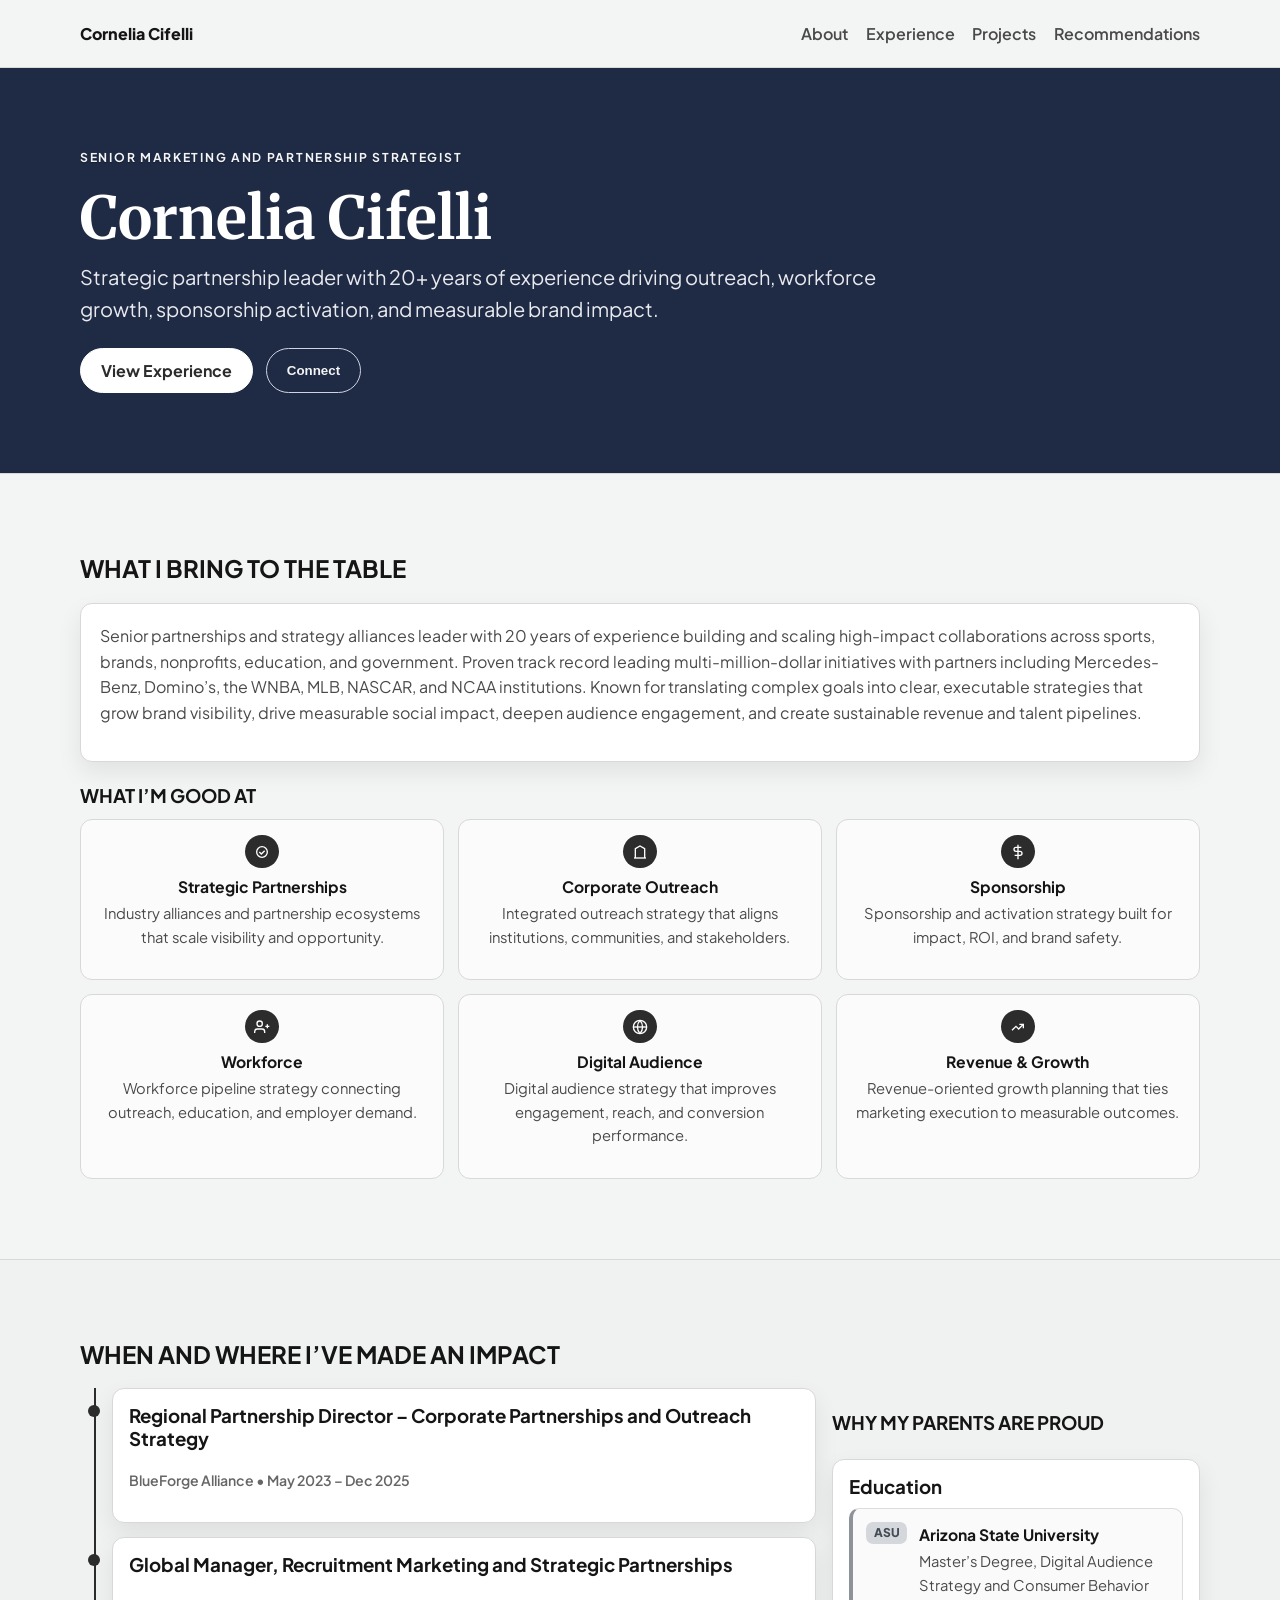
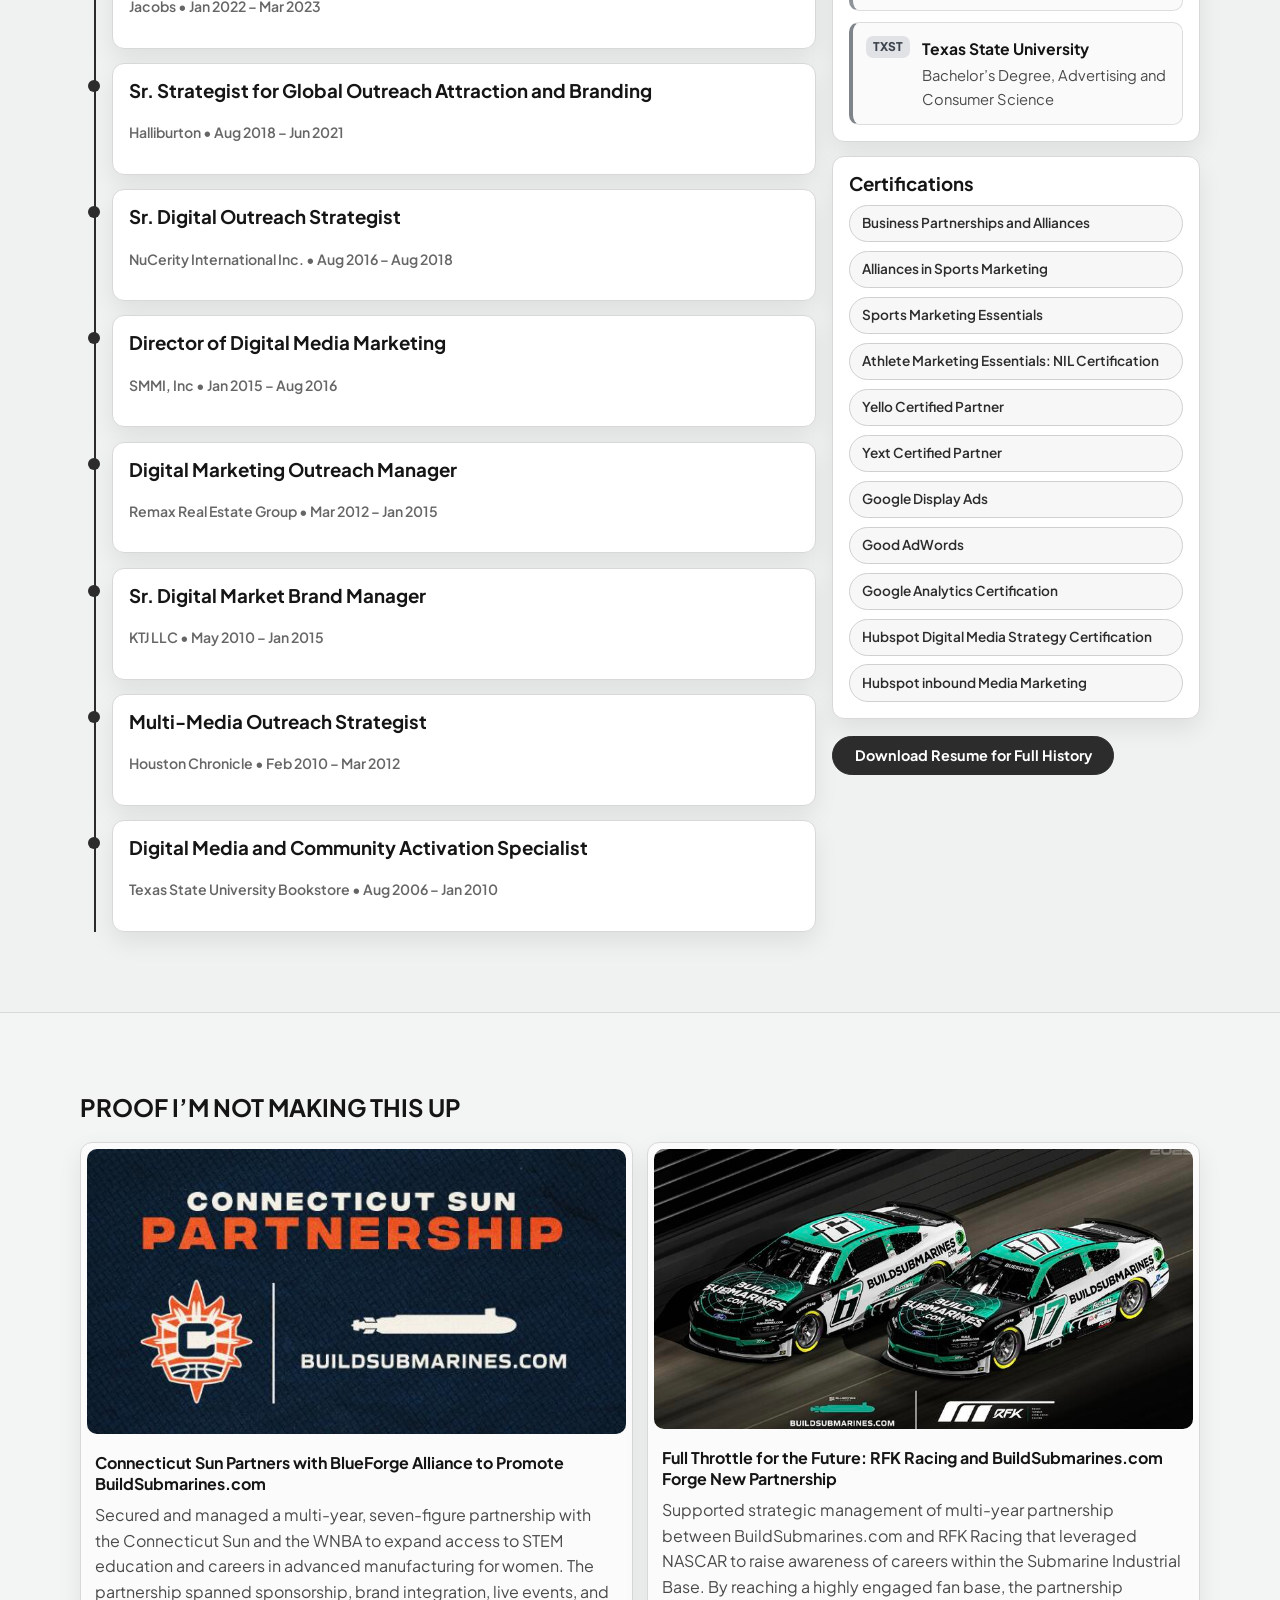
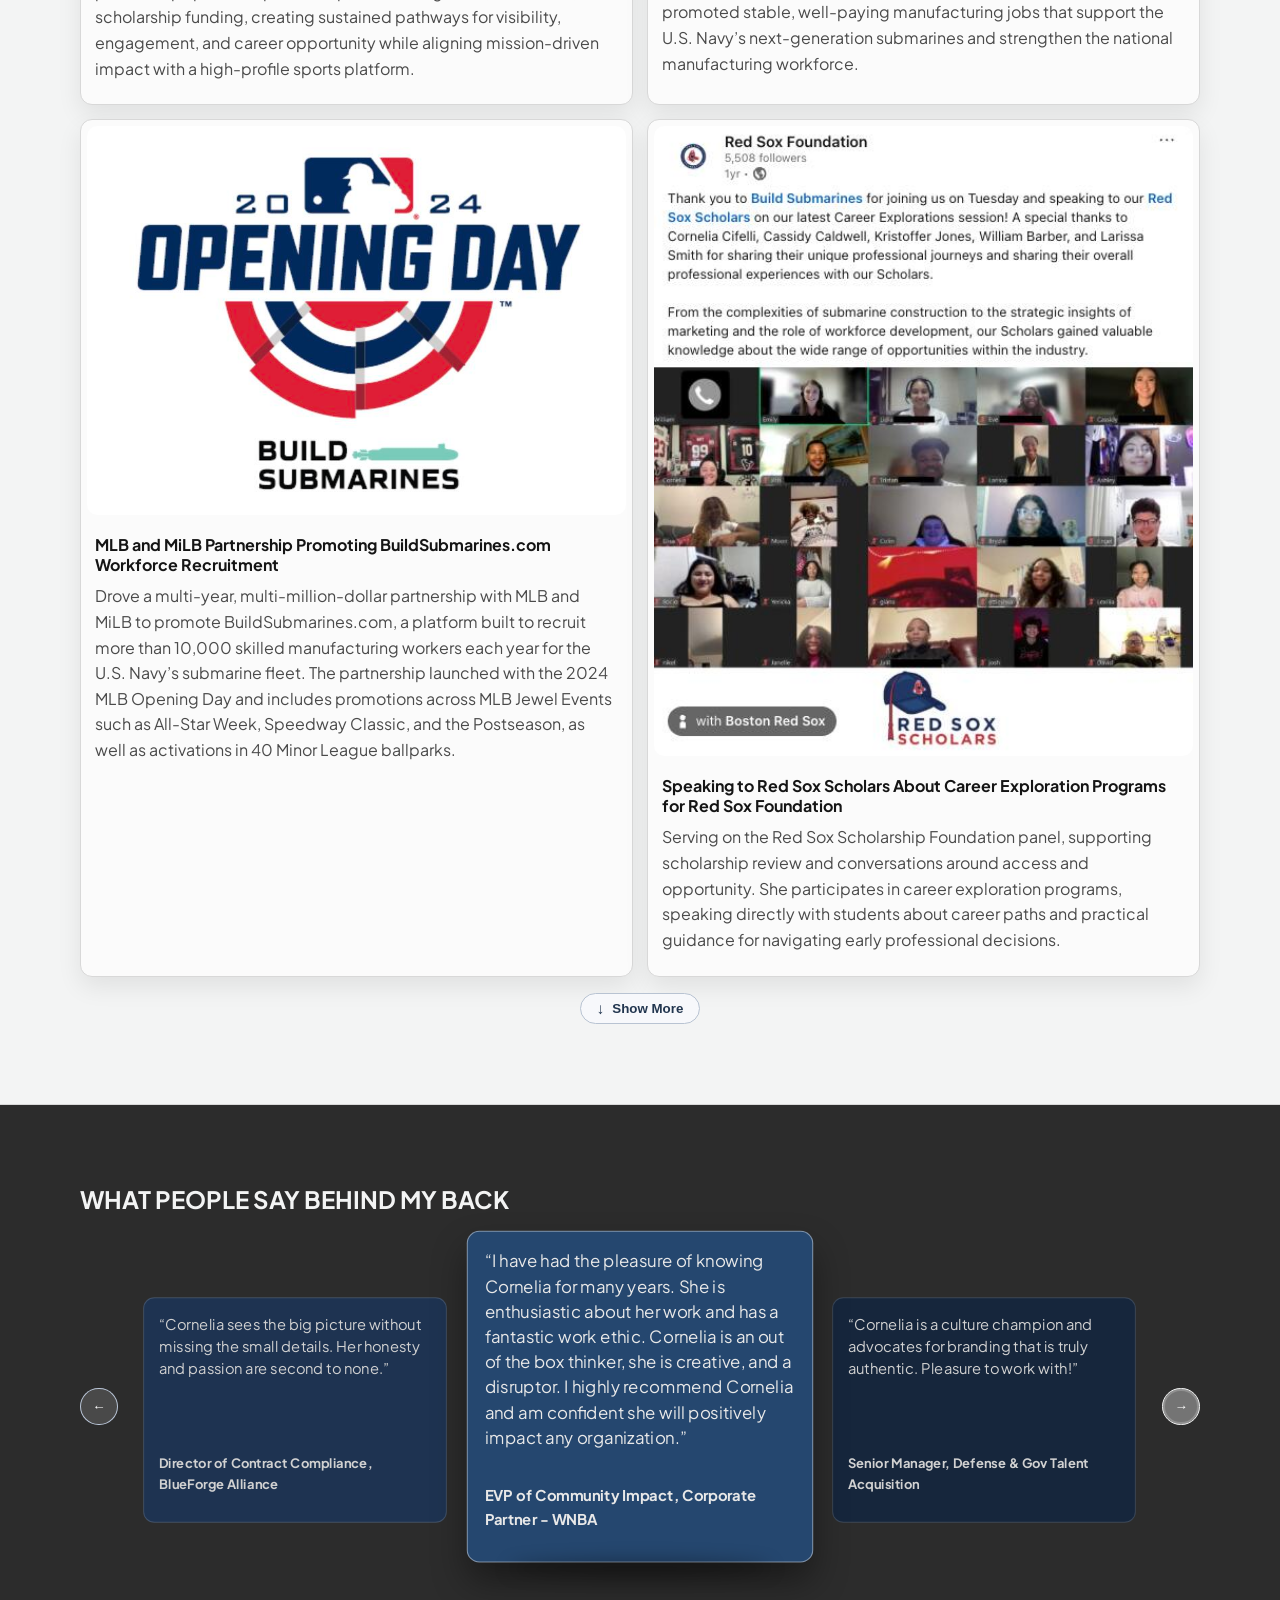
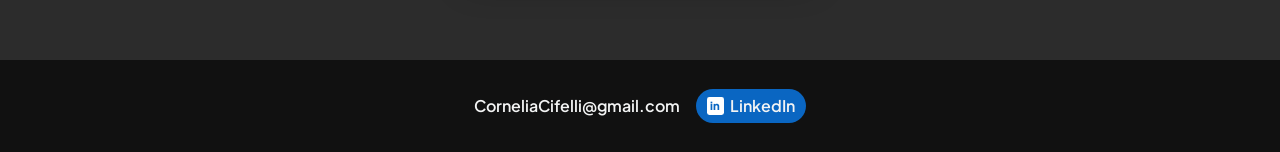
==== commit d3f4ed37: "Fix project media mapping to keep per-card image ownership" ====
--- a/index.html
+++ b/index.html
@@ -251,9 +251,10 @@
 
           <!-- ===== PROJECT CARDS WITH CONTEXT + REAL-WORLD VISUALS ===== -->
           <div class="projects-grid" id="projects-grid">
-            <article class="project-card reveal">
-              <div class="project-media one-image" data-project-gallery data-card-link="https://sun.wnba.com/news/connecticut-sun-partners-with-blueforge-alliance-to-promote-buildsubmarines-com" data-card-link-external="true">
-                <button class="project-media-item" type="button" data-gallery-src="images/ConnecticutSun-Thumbnail.jpeg" data-gallery-alt="Connecticut Sun and BlueForge Alliance partnership" data-gallery-caption="Connecticut Sun x BlueForge Alliance campaign visibility." aria-label="Open project gallery image 1">
+            <!-- Each project owns its own image array via data-project-images. -->
+            <article class="project-card reveal" data-card-link="https://sun.wnba.com/news/connecticut-sun-partners-with-blueforge-alliance-to-promote-buildsubmarines-com" data-card-link-external="true" data-project-images='[{"src":"images/ConnecticutSun-Thumbnail.jpeg","alt":"Connecticut Sun and BlueForge Alliance partnership","caption":"Connecticut Sun x BlueForge Alliance campaign visibility."}]'>
+              <div class="project-media one-image" data-project-gallery>
+                <button class="project-media-item" type="button" aria-label="Open project gallery image 1">
                   <img class="project-image" src="images/ConnecticutSun-Thumbnail.jpeg" alt="Connecticut Sun and BlueForge Alliance partnership" loading="lazy" />
                 </button>
               </div>
@@ -263,13 +264,10 @@
               </div>
             </article>
 
-            <article class="project-card reveal">
-              <div class="project-media two-images" data-project-gallery data-card-link="https://www.buildsubmarines.com/newsroom/rfk-racing-and-blueforge-alliance-join-forces" data-card-link-external="true">
-                <button class="project-media-item" type="button" data-gallery-src="images/FullThrottle-Thumbnail.jpeg" data-gallery-alt="RFK Racing partnership activation" data-gallery-caption="RFK Racing x BuildSubmarines.com partnership reveal." aria-label="Open project gallery image 1">
+            <article class="project-card reveal" data-card-link="https://www.buildsubmarines.com/newsroom/rfk-racing-and-blueforge-alliance-join-forces" data-card-link-external="true" data-project-images='[{"src":"images/FullThrottle-Thumbnail.jpeg","alt":"RFK Racing partnership activation","caption":"RFK Racing x BuildSubmarines.com partnership reveal."}]'>
+              <div class="project-media one-image" data-project-gallery>
+                <button class="project-media-item" type="button" aria-label="Open project gallery image 1">
                   <img class="project-image" src="images/FullThrottle-Thumbnail.jpeg" alt="RFK Racing partnership activation" loading="lazy" />
-                </button>
-                <button class="project-media-item" type="button" data-gallery-src="images/RedSoxNASCAR-Thumbnail.jpeg" data-gallery-alt="BuildSubmarines NASCAR collaboration visual" data-gallery-caption="Cross-platform motorsports collaboration execution." aria-label="Open project gallery image 2">
-                  <img class="project-image" src="images/RedSoxNASCAR-Thumbnail.jpeg" alt="BuildSubmarines NASCAR collaboration visual" loading="lazy" />
                 </button>
               </div>
               <div class="project-content">
@@ -278,16 +276,10 @@
               </div>
             </article>
 
-            <article class="project-card reveal">
-              <div class="project-media three-images" data-project-gallery data-card-link="https://www.mlb.com/press-release/press-release-blueforge-alliance-announces-mlb-and-milb-partnership-topromote-buildsubmarines-com-and-recruit-skilled-workers" data-card-link-external="true">
-                <button class="project-media-item" type="button" data-gallery-src="images/MLBMiLB-Thumbnail.jpeg" data-gallery-alt="MLB and MiLB recruitment partnership" data-gallery-caption="MLB and MiLB workforce recruitment launch." aria-label="Open project gallery image 1">
+            <article class="project-card reveal" data-card-link="https://www.mlb.com/press-release/press-release-blueforge-alliance-announces-mlb-and-milb-partnership-topromote-buildsubmarines-com-and-recruit-skilled-workers" data-card-link-external="true" data-project-images='[{"src":"images/MLBMiLB-Thumbnail.jpeg","alt":"MLB and MiLB recruitment partnership","caption":"MLB and MiLB workforce recruitment launch."}]'>
+              <div class="project-media one-image" data-project-gallery>
+                <button class="project-media-item" type="button" aria-label="Open project gallery image 1">
                   <img class="project-image" src="images/MLBMiLB-Thumbnail.jpeg" alt="MLB and MiLB recruitment partnership" loading="lazy" />
-                </button>
-                <button class="project-media-item" type="button" data-gallery-src="images/SpeedwayClassic-Thumbnail.jpeg" data-gallery-alt="MLB Speedway Classic activation" data-gallery-caption="Event activation at MLB Speedway Classic." aria-label="Open project gallery image 2">
-                  <img class="project-image" src="images/SpeedwayClassic-Thumbnail.jpeg" alt="MLB Speedway Classic activation" loading="lazy" />
-                </button>
-                <button class="project-media-item" type="button" data-gallery-src="images/STEM-Thumbnail.jpeg" data-gallery-alt="STEM activation at sports venue" data-gallery-caption="STEM fan engagement and workforce visibility." aria-label="Open project gallery image 3">
-                  <img class="project-image" src="images/STEM-Thumbnail.jpeg" alt="STEM activation at sports venue" loading="lazy" />
                 </button>
               </div>
               <div class="project-content">
@@ -296,9 +288,9 @@
               </div>
             </article>
 
-            <article class="project-card reveal">
-              <div class="project-media one-image" data-project-gallery data-card-link="https://www.linkedin.com/feed/update/urn:li:activity:7265121710092251136/" data-card-link-external="true">
-                <button class="project-media-item" type="button" data-gallery-src="images/CareerExploration-Thumbnail.jpeg" data-gallery-alt="Career exploration panel with students" data-gallery-caption="Red Sox Scholars career exploration panel." aria-label="Open project gallery image 1">
+            <article class="project-card reveal" data-card-link="https://www.linkedin.com/feed/update/urn:li:activity:7265121710092251136/" data-card-link-external="true" data-project-images='[{"src":"images/CareerExploration-Thumbnail.jpeg","alt":"Career exploration panel with students","caption":"Red Sox Scholars career exploration panel."}]'>
+              <div class="project-media one-image" data-project-gallery>
+                <button class="project-media-item" type="button" aria-label="Open project gallery image 1">
                   <img class="project-image" src="images/CareerExploration-Thumbnail.jpeg" alt="Career exploration panel with students" loading="lazy" />
                 </button>
               </div>
@@ -311,13 +303,10 @@
 
           <div class="projects-extra" id="projects-extra" aria-hidden="true">
             <div class="projects-grid projects-grid-extra">
-              <article class="project-card reveal">
-                <div class="project-media two-images" data-project-gallery data-card-link="https://web.witcontests.com/sun/bracket/best-partner-activations-of-20-250923" data-card-link-external="true">
-                  <button class="project-media-item" type="button" data-gallery-src="images/HeadtoHead-Thumbnail.jpeg" data-gallery-alt="Partner activation awards" data-gallery-caption="Top two ranked partnership activations." aria-label="Open project gallery image 1">
+              <article class="project-card reveal" data-card-link="https://web.witcontests.com/sun/bracket/best-partner-activations-of-20-250923" data-card-link-external="true" data-project-images='[{"src":"images/HeadtoHead-Thumbnail.jpeg","alt":"Partner activation awards","caption":"Top two ranked partnership activations."}]'>
+                <div class="project-media one-image" data-project-gallery>
+                  <button class="project-media-item" type="button" aria-label="Open project gallery image 1">
                     <img class="project-image" src="images/HeadtoHead-Thumbnail.jpeg" alt="Partner activation awards" loading="lazy" />
-                  </button>
-                  <button class="project-media-item" type="button" data-gallery-src="images/WashingtonPark-Thumbnail.jpeg" data-gallery-alt="Community park restoration activation" data-gallery-caption="Community-first activation with long-term impact." aria-label="Open project gallery image 2">
-                    <img class="project-image" src="images/WashingtonPark-Thumbnail.jpeg" alt="Community park restoration activation" loading="lazy" />
                   </button>
                 </div>
                 <div class="project-content">
@@ -326,19 +315,10 @@
                 </div>
               </article>
 
-              <article class="project-card reveal">
-                <div class="project-media four-images" data-project-gallery data-card-link="images/RedSoxNASCAR-Thumbnail.jpeg">
-                  <button class="project-media-item" type="button" data-gallery-src="images/RedSoxNASCAR-Thumbnail.jpeg" data-gallery-alt="BuildSubmarines MLB NASCAR collaboration" data-gallery-caption="Cross-sport audience expansion collaboration." aria-label="Open project gallery image 1">
+              <article class="project-card reveal" data-card-link="images/RedSoxNASCAR-Thumbnail.jpeg" data-project-images='[{"src":"images/RedSoxNASCAR-Thumbnail.jpeg","alt":"BuildSubmarines MLB NASCAR collaboration","caption":"Cross-sport audience expansion collaboration."}]'>
+                <div class="project-media one-image" data-project-gallery>
+                  <button class="project-media-item" type="button" aria-label="Open project gallery image 1">
                     <img class="project-image" src="images/RedSoxNASCAR-Thumbnail.jpeg" alt="BuildSubmarines MLB NASCAR collaboration" loading="lazy" />
-                  </button>
-                  <button class="project-media-item" type="button" data-gallery-src="images/MLBMiLB-Thumbnail.jpeg" data-gallery-alt="MLB collaboration asset" data-gallery-caption="MLB promotion driving workforce visibility." aria-label="Open project gallery image 2">
-                    <img class="project-image" src="images/MLBMiLB-Thumbnail.jpeg" alt="MLB collaboration asset" loading="lazy" />
-                  </button>
-                  <button class="project-media-item" type="button" data-gallery-src="images/FullThrottle-Thumbnail.jpeg" data-gallery-alt="NASCAR collaboration asset" data-gallery-caption="NASCAR activation and campaign alignment." aria-label="Open project gallery image 3">
-                    <img class="project-image" src="images/FullThrottle-Thumbnail.jpeg" alt="NASCAR collaboration asset" loading="lazy" />
-                  </button>
-                  <button class="project-media-item" type="button" data-gallery-src="images/ConnecticutSun-Thumbnail.jpeg" data-gallery-alt="WNBA collaboration asset" data-gallery-caption="WNBA visibility extension across platforms." aria-label="Open project gallery image 4">
-                    <img class="project-image" src="images/ConnecticutSun-Thumbnail.jpeg" alt="WNBA collaboration asset" loading="lazy" />
                   </button>
                 </div>
                 <div class="project-content">
@@ -347,16 +327,10 @@
                 </div>
               </article>
 
-              <article class="project-card reveal">
-                <div class="project-media three-images" data-project-gallery data-card-link="https://sun.wnba.com/news/connecticut-sun-and-buildsubmarines-com-revitalize-washington-park-basketball-courts" data-card-link-external="true">
-                  <button class="project-media-item" type="button" data-gallery-src="images/WashingtonPark-Thumbnail.jpeg" data-gallery-alt="Washington Park court revitalization" data-gallery-caption="Community court revitalization launch event." aria-label="Open project gallery image 1">
+              <article class="project-card reveal" data-card-link="https://sun.wnba.com/news/connecticut-sun-and-buildsubmarines-com-revitalize-washington-park-basketball-courts" data-card-link-external="true" data-project-images='[{"src":"images/WashingtonPark-Thumbnail.jpeg","alt":"Washington Park court revitalization","caption":"Community court revitalization launch event."}]'>
+                <div class="project-media one-image" data-project-gallery>
+                  <button class="project-media-item" type="button" aria-label="Open project gallery image 1">
                     <img class="project-image" src="images/WashingtonPark-Thumbnail.jpeg" alt="Washington Park court revitalization" loading="lazy" />
-                  </button>
-                  <button class="project-media-item" type="button" data-gallery-src="images/ConnecticutSun-Thumbnail.jpeg" data-gallery-alt="Connecticut Sun community event" data-gallery-caption="Connecticut Sun-led community engagement." aria-label="Open project gallery image 2">
-                    <img class="project-image" src="images/ConnecticutSun-Thumbnail.jpeg" alt="Connecticut Sun community event" loading="lazy" />
-                  </button>
-                  <button class="project-media-item" type="button" data-gallery-src="images/STEM-Thumbnail.jpeg" data-gallery-alt="Community STEM activity" data-gallery-caption="Youth development and STEM access moments." aria-label="Open project gallery image 3">
-                    <img class="project-image" src="images/STEM-Thumbnail.jpeg" alt="Community STEM activity" loading="lazy" />
                   </button>
                 </div>
                 <div class="project-content">
@@ -365,13 +339,10 @@
                 </div>
               </article>
 
-              <article class="project-card reveal">
-                <div class="project-media two-images" data-project-gallery data-card-link="images/SpeedwayClassic-Thumbnail.jpeg">
-                  <button class="project-media-item" type="button" data-gallery-src="images/SpeedwayClassic-Thumbnail.jpeg" data-gallery-alt="MLB Speedway Classic activation" data-gallery-caption="MLB Speedway Classic founding partner activation." aria-label="Open project gallery image 1">
+              <article class="project-card reveal" data-card-link="images/SpeedwayClassic-Thumbnail.jpeg" data-project-images='[{"src":"images/SpeedwayClassic-Thumbnail.jpeg","alt":"MLB Speedway Classic activation","caption":"MLB Speedway Classic founding partner activation."}]'>
+                <div class="project-media one-image" data-project-gallery>
+                  <button class="project-media-item" type="button" aria-label="Open project gallery image 1">
                     <img class="project-image" src="images/SpeedwayClassic-Thumbnail.jpeg" alt="MLB Speedway Classic activation" loading="lazy" />
-                  </button>
-                  <button class="project-media-item" type="button" data-gallery-src="images/MLBMiLB-Thumbnail.jpeg" data-gallery-alt="MLB promotional support" data-gallery-caption="Support activities tied to MLB event rollout." aria-label="Open project gallery image 2">
-                    <img class="project-image" src="images/MLBMiLB-Thumbnail.jpeg" alt="MLB promotional support" loading="lazy" />
                   </button>
                 </div>
                 <div class="project-content">
@@ -380,16 +351,10 @@
                 </div>
               </article>
 
-              <article class="project-card reveal">
-                <div class="project-media three-images" data-project-gallery data-card-link="https://sun.wnba.com/news/stem-back-to-school-night-presented-by-buildsubmarines-com-recap" data-card-link-external="true">
-                  <button class="project-media-item" type="button" data-gallery-src="images/STEM-Thumbnail.jpeg" data-gallery-alt="STEM Back to School Night" data-gallery-caption="Hands-on STEM activities and fan participation." aria-label="Open project gallery image 1">
+              <article class="project-card reveal" data-card-link="https://sun.wnba.com/news/stem-back-to-school-night-presented-by-buildsubmarines-com-recap" data-card-link-external="true" data-project-images='[{"src":"images/STEM-Thumbnail.jpeg","alt":"STEM Back to School Night","caption":"Hands-on STEM activities and fan participation."}]'>
+                <div class="project-media one-image" data-project-gallery>
+                  <button class="project-media-item" type="button" aria-label="Open project gallery image 1">
                     <img class="project-image" src="images/STEM-Thumbnail.jpeg" alt="STEM Back to School Night" loading="lazy" />
-                  </button>
-                  <button class="project-media-item" type="button" data-gallery-src="images/ConnecticutSun-Thumbnail.jpeg" data-gallery-alt="Connecticut Sun event support" data-gallery-caption="WNBA venue activation and brand integration." aria-label="Open project gallery image 2">
-                    <img class="project-image" src="images/ConnecticutSun-Thumbnail.jpeg" alt="Connecticut Sun event support" loading="lazy" />
-                  </button>
-                  <button class="project-media-item" type="button" data-gallery-src="images/CareerExploration-Thumbnail.jpeg" data-gallery-alt="Career exploration tie-in" data-gallery-caption="Career pathway storytelling for local youth." aria-label="Open project gallery image 3">
-                    <img class="project-image" src="images/CareerExploration-Thumbnail.jpeg" alt="Career exploration tie-in" loading="lazy" />
                   </button>
                 </div>
                 <div class="project-content">
@@ -398,13 +363,10 @@
                 </div>
               </article>
 
-              <article class="project-card reveal">
-                <div class="project-media two-images" data-project-gallery data-card-link="https://sun.wnba.com/news/the-connecticut-sun-announces-buildsubmarines-com-partnership-for-2025-season" data-card-link-external="true">
-                  <button class="project-media-item" type="button" data-gallery-src="images/CSPartnership-Thumbnail.jpeg" data-gallery-alt="Connecticut Sun partnership renewal" data-gallery-caption="Partnership renewal announcement for 2025 season." aria-label="Open project gallery image 1">
+              <article class="project-card reveal" data-card-link="https://sun.wnba.com/news/the-connecticut-sun-announces-buildsubmarines-com-partnership-for-2025-season" data-card-link-external="true" data-project-images='[{"src":"images/CSPartnership-Thumbnail.jpeg","alt":"Connecticut Sun partnership renewal","caption":"Partnership renewal announcement for 2025 season."}]'>
+                <div class="project-media one-image" data-project-gallery>
+                  <button class="project-media-item" type="button" aria-label="Open project gallery image 1">
                     <img class="project-image" src="images/CSPartnership-Thumbnail.jpeg" alt="Connecticut Sun partnership renewal" loading="lazy" />
-                  </button>
-                  <button class="project-media-item" type="button" data-gallery-src="images/ConnecticutSun-Thumbnail.jpeg" data-gallery-alt="Connecticut Sun partnership campaign" data-gallery-caption="Continued campaign integrations and outcomes." aria-label="Open project gallery image 2">
-                    <img class="project-image" src="images/ConnecticutSun-Thumbnail.jpeg" alt="Connecticut Sun partnership campaign" loading="lazy" />
                   </button>
                 </div>
                 <div class="project-content">
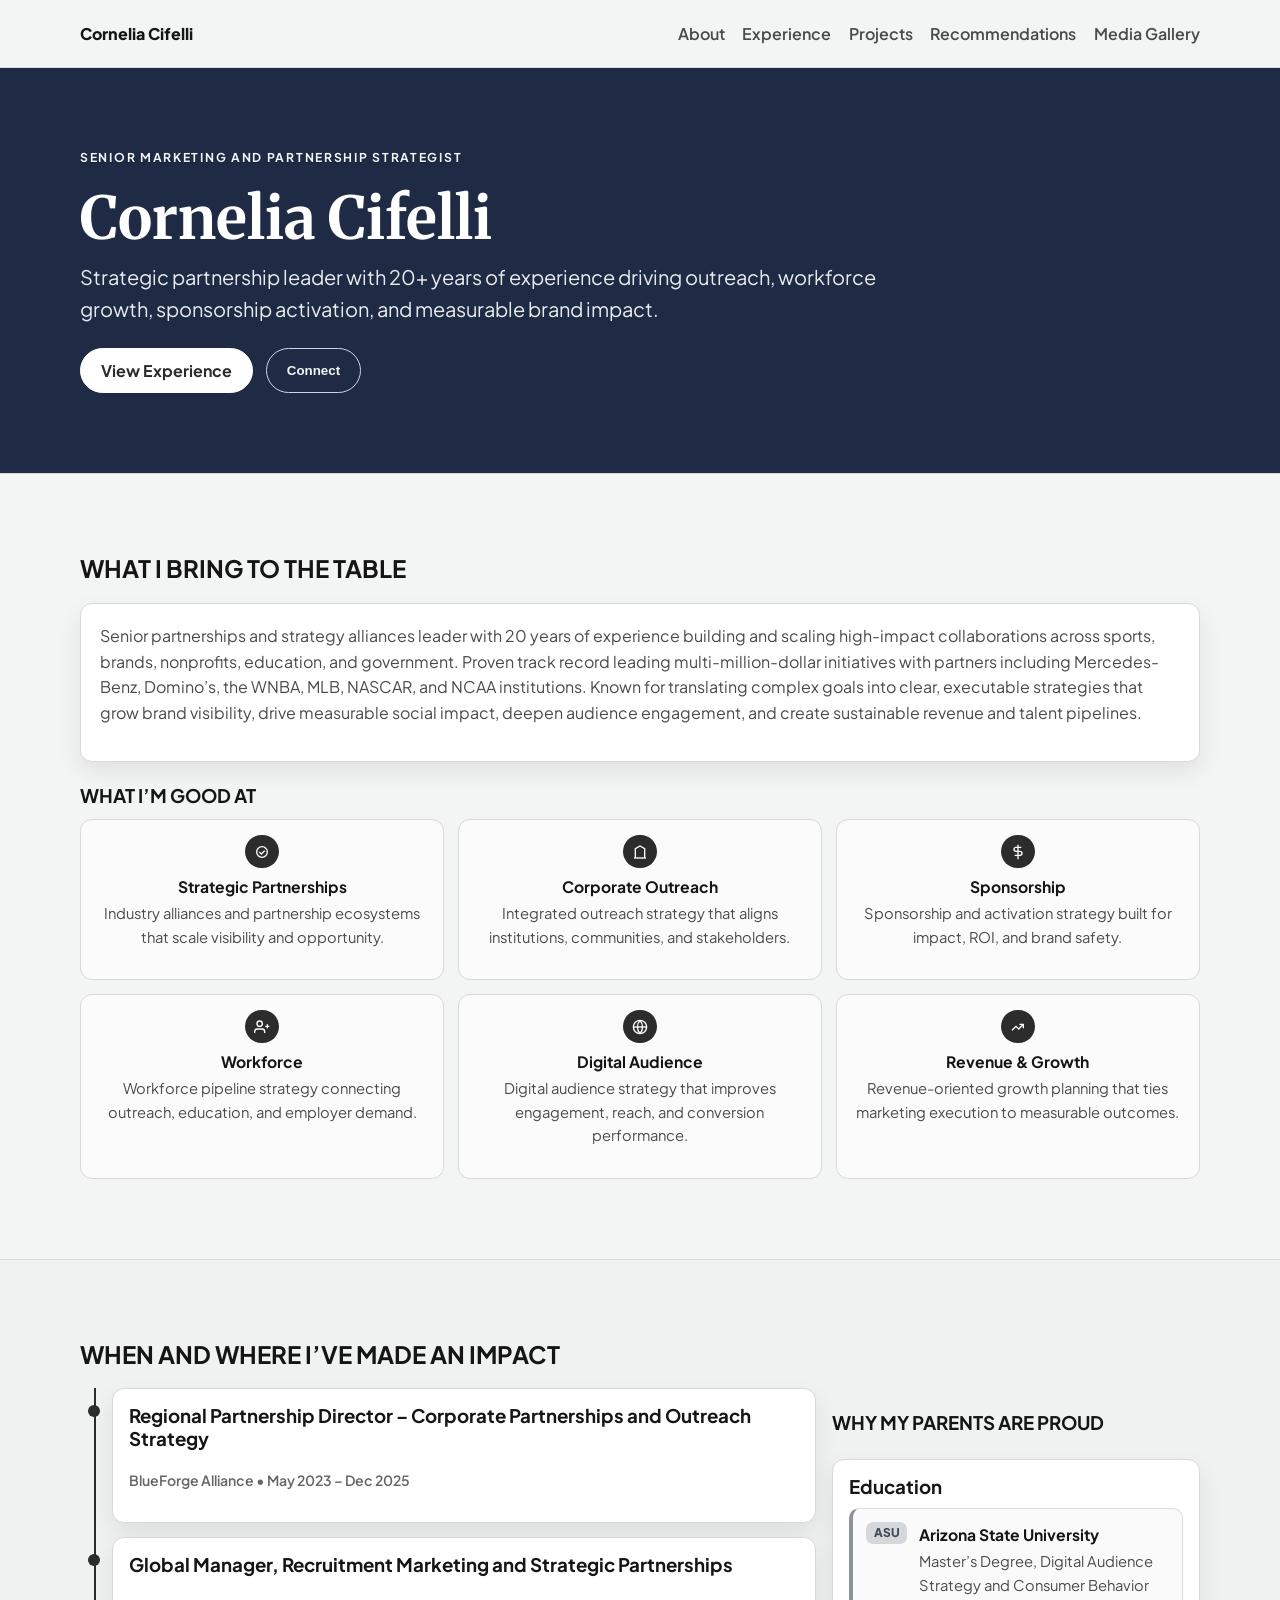
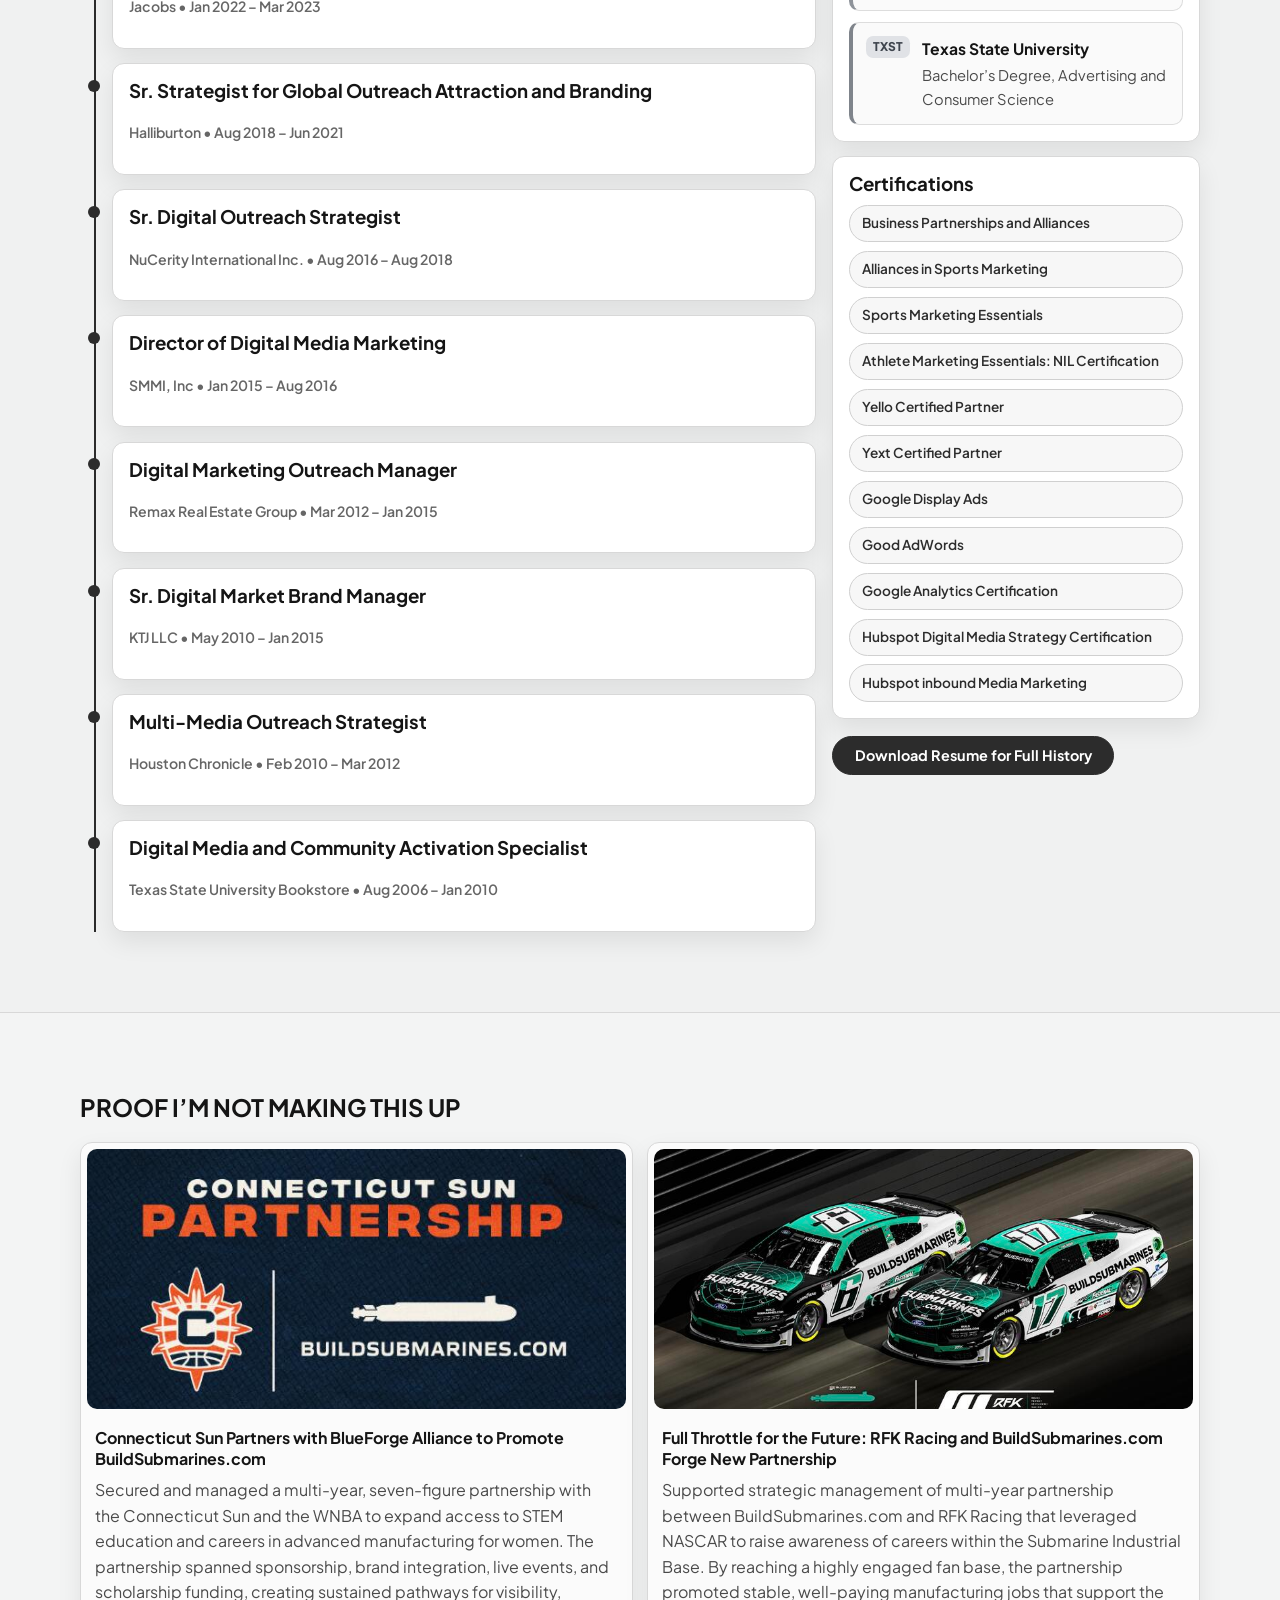
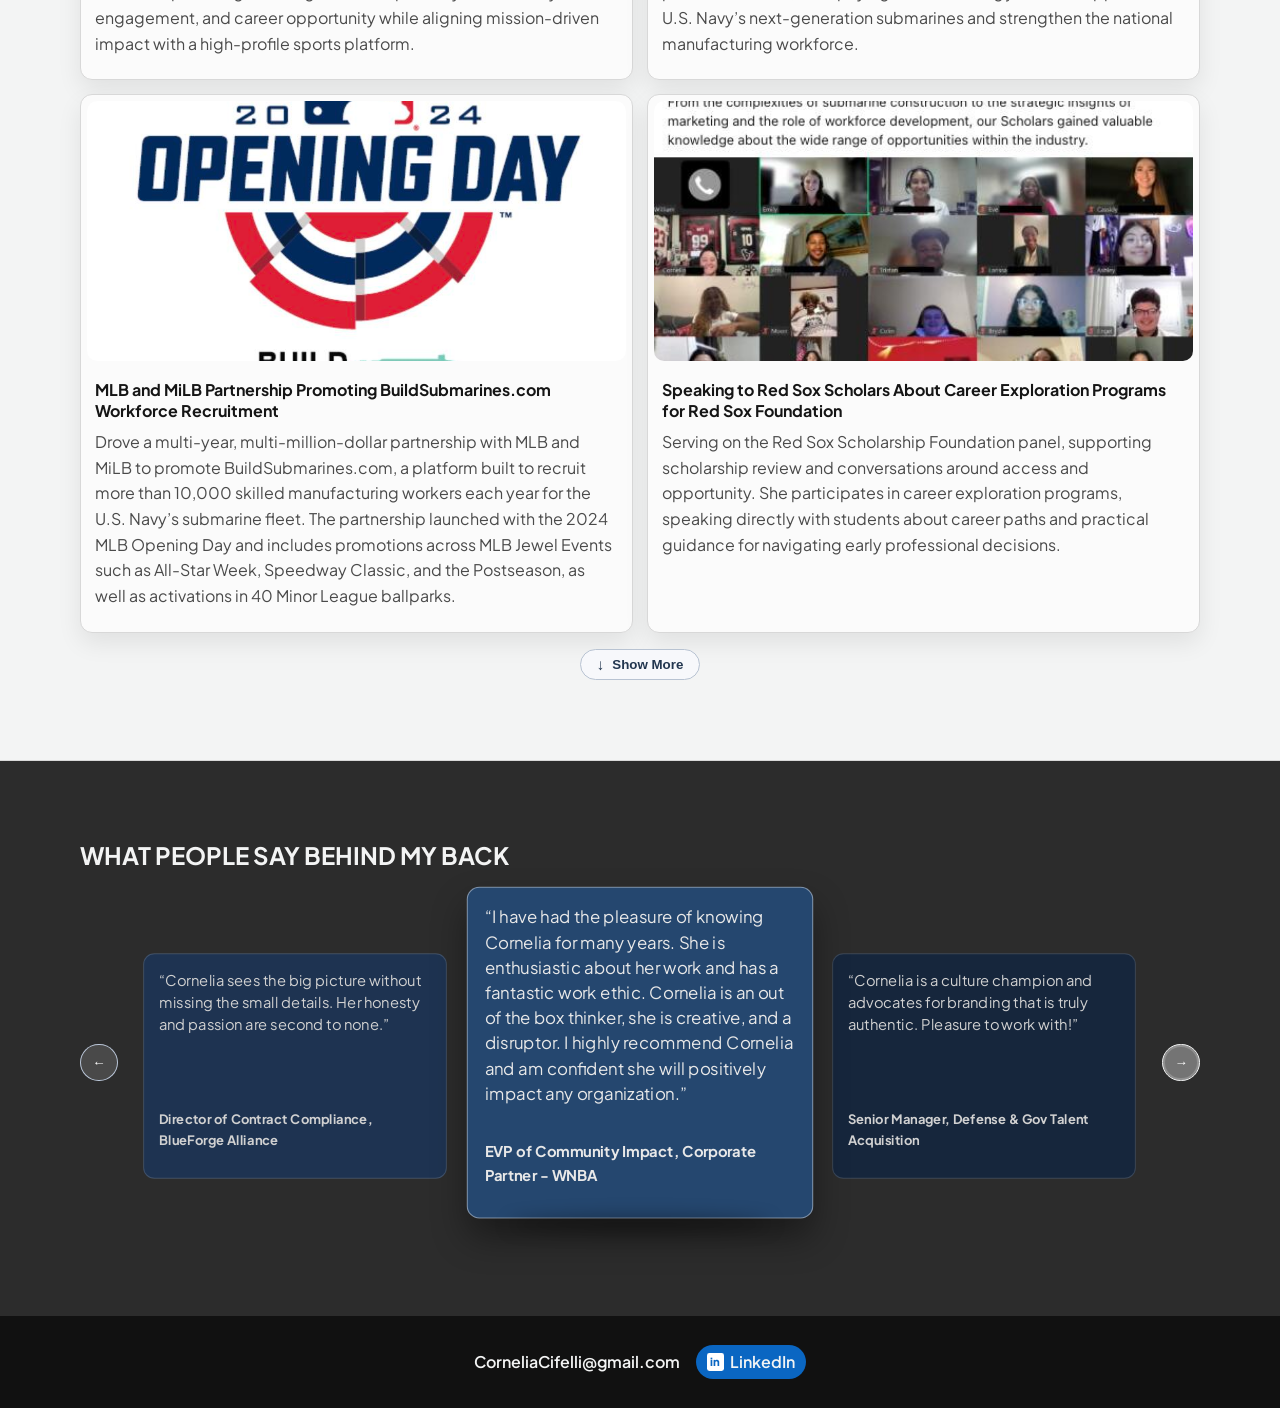
==== commit 98d0df19: "Refactor projects into data-driven card carousels and media gallery page" ====
--- a/index.html
+++ b/index.html
@@ -27,6 +27,7 @@
             <li><a href="#experience">Experience</a></li>
             <li><a href="#projects">Projects</a></li>
             <li><a href="#recommendations">Recommendations</a></li>
+            <li><a href="media-gallery.html">Media Gallery</a></li>
           </ul>
         </nav>
       </div>
@@ -249,133 +250,8 @@
             <h2 class="section-title">PROOF I’M NOT MAKING THIS UP</h2>
           </header>
 
-          <!-- ===== PROJECT CARDS WITH CONTEXT + REAL-WORLD VISUALS ===== -->
-          <div class="projects-grid" id="projects-grid">
-            <!-- Each project owns its own image array via data-project-images. -->
-            <article class="project-card reveal" data-card-link="https://sun.wnba.com/news/connecticut-sun-partners-with-blueforge-alliance-to-promote-buildsubmarines-com" data-card-link-external="true" data-project-images='[{"src":"images/ConnecticutSun-Thumbnail.jpeg","alt":"Connecticut Sun and BlueForge Alliance partnership","caption":"Connecticut Sun x BlueForge Alliance campaign visibility."}]'>
-              <div class="project-media one-image" data-project-gallery>
-                <button class="project-media-item" type="button" aria-label="Open project gallery image 1">
-                  <img class="project-image" src="images/ConnecticutSun-Thumbnail.jpeg" alt="Connecticut Sun and BlueForge Alliance partnership" loading="lazy" />
-                </button>
-              </div>
-              <div class="project-content">
-                <h3>Connecticut Sun Partners with BlueForge Alliance to Promote BuildSubmarines.com</h3>
-                <p>Secured and managed a multi-year, seven-figure partnership with the Connecticut Sun and the WNBA to expand access to STEM education and careers in advanced manufacturing for women. The partnership spanned sponsorship, brand integration, live events, and scholarship funding, creating sustained pathways for visibility, engagement, and career opportunity while aligning mission-driven impact with a high-profile sports platform.</p>
-              </div>
-            </article>
-
-            <article class="project-card reveal" data-card-link="https://www.buildsubmarines.com/newsroom/rfk-racing-and-blueforge-alliance-join-forces" data-card-link-external="true" data-project-images='[{"src":"images/FullThrottle-Thumbnail.jpeg","alt":"RFK Racing partnership activation","caption":"RFK Racing x BuildSubmarines.com partnership reveal."}]'>
-              <div class="project-media one-image" data-project-gallery>
-                <button class="project-media-item" type="button" aria-label="Open project gallery image 1">
-                  <img class="project-image" src="images/FullThrottle-Thumbnail.jpeg" alt="RFK Racing partnership activation" loading="lazy" />
-                </button>
-              </div>
-              <div class="project-content">
-                <h3>Full Throttle for the Future: RFK Racing and BuildSubmarines.com Forge New Partnership</h3>
-                <p>Supported strategic management of multi-year partnership between BuildSubmarines.com and RFK Racing that leveraged NASCAR to raise awareness of careers within the Submarine Industrial Base. By reaching a highly engaged fan base, the partnership promoted stable, well-paying manufacturing jobs that support the U.S. Navy’s next-generation submarines and strengthen the national manufacturing workforce.</p>
-              </div>
-            </article>
-
-            <article class="project-card reveal" data-card-link="https://www.mlb.com/press-release/press-release-blueforge-alliance-announces-mlb-and-milb-partnership-topromote-buildsubmarines-com-and-recruit-skilled-workers" data-card-link-external="true" data-project-images='[{"src":"images/MLBMiLB-Thumbnail.jpeg","alt":"MLB and MiLB recruitment partnership","caption":"MLB and MiLB workforce recruitment launch."}]'>
-              <div class="project-media one-image" data-project-gallery>
-                <button class="project-media-item" type="button" aria-label="Open project gallery image 1">
-                  <img class="project-image" src="images/MLBMiLB-Thumbnail.jpeg" alt="MLB and MiLB recruitment partnership" loading="lazy" />
-                </button>
-              </div>
-              <div class="project-content">
-                <h3>MLB and MiLB Partnership Promoting BuildSubmarines.com Workforce Recruitment</h3>
-                <p>Drove a multi-year, multi-million-dollar partnership with MLB and MiLB to promote BuildSubmarines.com, a platform built to recruit more than 10,000 skilled manufacturing workers each year for the U.S. Navy’s submarine fleet. The partnership launched with the 2024 MLB Opening Day and includes promotions across MLB Jewel Events such as All-Star Week, Speedway Classic, and the Postseason, as well as activations in 40 Minor League ballparks.</p>
-              </div>
-            </article>
-
-            <article class="project-card reveal" data-card-link="https://www.linkedin.com/feed/update/urn:li:activity:7265121710092251136/" data-card-link-external="true" data-project-images='[{"src":"images/CareerExploration-Thumbnail.jpeg","alt":"Career exploration panel with students","caption":"Red Sox Scholars career exploration panel."}]'>
-              <div class="project-media one-image" data-project-gallery>
-                <button class="project-media-item" type="button" aria-label="Open project gallery image 1">
-                  <img class="project-image" src="images/CareerExploration-Thumbnail.jpeg" alt="Career exploration panel with students" loading="lazy" />
-                </button>
-              </div>
-              <div class="project-content">
-                <h3>Speaking to Red Sox Scholars About Career Exploration Programs for Red Sox Foundation</h3>
-                <p>Serving on the Red Sox Scholarship Foundation panel, supporting scholarship review and conversations around access and opportunity. She participates in career exploration programs, speaking directly with students about career paths and practical guidance for navigating early professional decisions.</p>
-              </div>
-            </article>
-          </div>
-
-          <div class="projects-extra" id="projects-extra" aria-hidden="true">
-            <div class="projects-grid projects-grid-extra">
-              <article class="project-card reveal" data-card-link="https://web.witcontests.com/sun/bracket/best-partner-activations-of-20-250923" data-card-link-external="true" data-project-images='[{"src":"images/HeadtoHead-Thumbnail.jpeg","alt":"Partner activation awards","caption":"Top two ranked partnership activations."}]'>
-                <div class="project-media one-image" data-project-gallery>
-                  <button class="project-media-item" type="button" aria-label="Open project gallery image 1">
-                    <img class="project-image" src="images/HeadtoHead-Thumbnail.jpeg" alt="Partner activation awards" loading="lazy" />
-                  </button>
-                </div>
-                <div class="project-content">
-                  <h3>BuildSubmarines.com Goes Head to Head: Two Activations Competing for Best Partner Activation of 2025</h3>
-                  <p>Out of 16 partnership activations, both of her lead supported activations took the top two spots. One delivered lasting impact through a community park restoration, while the other drove high-energy engagement with a T-shirt cannon moment. Different executions, same mission, and a clear win for the brand and community.</p>
-                </div>
-              </article>
-
-              <article class="project-card reveal" data-card-link="images/RedSoxNASCAR-Thumbnail.jpeg" data-project-images='[{"src":"images/RedSoxNASCAR-Thumbnail.jpeg","alt":"BuildSubmarines MLB NASCAR collaboration","caption":"Cross-sport audience expansion collaboration."}]'>
-                <div class="project-media one-image" data-project-gallery>
-                  <button class="project-media-item" type="button" aria-label="Open project gallery image 1">
-                    <img class="project-image" src="images/RedSoxNASCAR-Thumbnail.jpeg" alt="BuildSubmarines MLB NASCAR collaboration" loading="lazy" />
-                  </button>
-                </div>
-                <div class="project-content">
-                  <h3>BuildSubmarines.com + MLB + NASCAR = Winning Partnership Collaboration</h3>
-                  <p>Supported multi-partner collaborations designed to amplify outreach and deepen fan engagement. By aligning teams, brands, and platforms around shared campaigns, she helped expand reach, drive awareness, and strengthen the top of the pipeline with measurable campaign impact.</p>
-                </div>
-              </article>
-
-              <article class="project-card reveal" data-card-link="https://sun.wnba.com/news/connecticut-sun-and-buildsubmarines-com-revitalize-washington-park-basketball-courts" data-card-link-external="true" data-project-images='[{"src":"images/WashingtonPark-Thumbnail.jpeg","alt":"Washington Park court revitalization","caption":"Community court revitalization launch event."}]'>
-                <div class="project-media one-image" data-project-gallery>
-                  <button class="project-media-item" type="button" aria-label="Open project gallery image 1">
-                    <img class="project-image" src="images/WashingtonPark-Thumbnail.jpeg" alt="Washington Park court revitalization" loading="lazy" />
-                  </button>
-                </div>
-                <div class="project-content">
-                  <h3>Connecticut Sun and BuildSubmarines.com Revitalize Washington Park Basketball Courts</h3>
-                  <p>Supported a community court revitalization project at Groton’s Washington Park by helping secure financial backing, contributing to event planning, hosting community announcement filming, and attending the ribbon-cutting ceremony. In partnership with the City of Groton, Electric Boat, and BuildSubmarines.com, the Connecticut Sun unveiled upgraded community courts.</p>
-                </div>
-              </article>
-
-              <article class="project-card reveal" data-card-link="images/SpeedwayClassic-Thumbnail.jpeg" data-project-images='[{"src":"images/SpeedwayClassic-Thumbnail.jpeg","alt":"MLB Speedway Classic activation","caption":"MLB Speedway Classic founding partner activation."}]'>
-                <div class="project-media one-image" data-project-gallery>
-                  <button class="project-media-item" type="button" aria-label="Open project gallery image 1">
-                    <img class="project-image" src="images/SpeedwayClassic-Thumbnail.jpeg" alt="MLB Speedway Classic activation" loading="lazy" />
-                  </button>
-                </div>
-                <div class="project-content">
-                  <h3>BuildSubmarines.com Becomes Founding Partner of MLB Speedway Classic Presented by BuildSubmarines.com</h3>
-                  <p>Supported activation strategy and event execution for the MLB Speedway Classic partnership, helping connect a landmark baseball event with workforce awareness goals. The campaign linked high-visibility sports engagement with practical pathways into submarine manufacturing careers.</p>
-                </div>
-              </article>
-
-              <article class="project-card reveal" data-card-link="https://sun.wnba.com/news/stem-back-to-school-night-presented-by-buildsubmarines-com-recap" data-card-link-external="true" data-project-images='[{"src":"images/STEM-Thumbnail.jpeg","alt":"STEM Back to School Night","caption":"Hands-on STEM activities and fan participation."}]'>
-                <div class="project-media one-image" data-project-gallery>
-                  <button class="project-media-item" type="button" aria-label="Open project gallery image 1">
-                    <img class="project-image" src="images/STEM-Thumbnail.jpeg" alt="STEM Back to School Night" loading="lazy" />
-                  </button>
-                </div>
-                <div class="project-content">
-                  <h3>STEM Back to School Night, Presented by BuildSubmarines.com</h3>
-                  <p>Supported event execution through concourse activity coordination and branded giveaways for STEM Back to School Night. BuildSubmarines.com enabled hands-on STEM experiences for fans and local youth while spotlighting science and technology career pathways.</p>
-                </div>
-              </article>
-
-              <article class="project-card reveal" data-card-link="https://sun.wnba.com/news/the-connecticut-sun-announces-buildsubmarines-com-partnership-for-2025-season" data-card-link-external="true" data-project-images='[{"src":"images/CSPartnership-Thumbnail.jpeg","alt":"Connecticut Sun partnership renewal","caption":"Partnership renewal announcement for 2025 season."}]'>
-                <div class="project-media one-image" data-project-gallery>
-                  <button class="project-media-item" type="button" aria-label="Open project gallery image 1">
-                    <img class="project-image" src="images/CSPartnership-Thumbnail.jpeg" alt="Connecticut Sun partnership renewal" loading="lazy" />
-                  </button>
-                </div>
-                <div class="project-content">
-                  <h3>The Connecticut Sun Announces Continued BuildSubmarines.com Partnership for 2025 Season</h3>
-                  <p>Secured the renewal and continuation of the partnership based on strong performance across events and brand integration, yielding measurable return on investment. The WNBA partnership exceeded goals and demonstrated sustained value and impact.</p>
-                </div>
-              </article>
-            </div>
-          </div>
+          <div class="projects-grid" id="projects-grid"></div>
+          <div class="projects-extra" id="projects-extra" aria-hidden="true"></div>
 
           <div class="projects-toggle-wrap reveal">
             <button class="projects-toggle" id="projects-toggle" type="button" aria-expanded="false" aria-controls="projects-extra">
--- a/styles.css
+++ b/styles.css
@@ -381,72 +381,32 @@
 }
 .project-image {
   width: 100%;
-  height: 100%;
+  height: 260px;
   object-fit: cover;
   display: block;
+  border-radius: 10px;
 }
 .project-media {
-  display: grid;
-  gap: .4rem;
+  position: relative;
   padding: .4rem;
-}
-.project-media.one-image {
-  grid-template-columns: 1fr;
-}
-.project-media.two-images {
-  grid-template-columns: repeat(2, minmax(0, 1fr));
-}
-.project-media.three-images,
-.project-media.four-images,
-.project-media.multi-images {
-  grid-template-columns: repeat(2, minmax(0, 1fr));
-}
-.project-media-item {
-  border: 0;
-  padding: 0;
-  margin: 0;
   border-radius: 10px;
-  overflow: hidden;
-  position: relative;
+}
+.project-carousel-arrow {
+  position: absolute;
+  top: 50%;
+  transform: translateY(-50%);
+  border: 1px solid rgba(255,255,255,.75);
+  background: rgba(20, 27, 40, .48);
+  color: #fff;
+  width: 2rem;
+  height: 2rem;
+  border-radius: 999px;
   cursor: pointer;
-  min-height: 190px;
-}
-.project-media.one-image .project-media-item {
-  min-height: 280px;
-}
-.project-media.two-images .project-media-item,
-.project-media.three-images .project-media-item,
-.project-media.four-images .project-media-item,
-.project-media.multi-images .project-media-item {
-  min-height: 170px;
-}
-.project-media-item::after {
-  content: "";
-  position: absolute;
-  inset: 0;
-  background: rgba(20, 30, 45, 0);
-  transition: background .2s ease;
-}
-.project-media-item:hover::after,
-.project-media-item:focus-visible::after {
-  background: rgba(20, 30, 45, .18);
-}
-.project-media-item:focus-visible {
-  outline: 2px solid #a7b8ce;
-  outline-offset: 2px;
-}
-.project-media-item.is-overflow::before {
-  content: attr(data-more-label);
-  position: absolute;
-  inset: 0;
-  display: grid;
-  place-items: center;
-  color: #fff;
-  font-weight: 700;
-  font-size: 1rem;
-  background: rgba(18, 26, 38, .5);
   z-index: 2;
 }
+.project-carousel-arrow.prev { left: .9rem; }
+.project-carousel-arrow.next { right: .9rem; }
+.project-carousel-arrow:hover { background: rgba(20, 27, 40, .72); }
 .project-content { padding: .8rem .9rem 1rem; }
 .project-content h3 { margin-bottom: .45rem; font-size: 1rem; line-height: 1.3; }
 .project-content p { margin-bottom: .45rem; }
@@ -624,11 +584,7 @@
   .timeline-marker { left: 5px; }
   .expertise-grid { grid-template-columns: 1fr; }
   .projects-grid { grid-template-columns: 1fr; }
-  .project-media.one-image .project-media-item { min-height: 240px; }
-  .project-media.two-images .project-media-item,
-  .project-media.three-images .project-media-item,
-  .project-media.four-images .project-media-item,
-  .project-media.multi-images .project-media-item { min-height: 150px; }
+  .project-image { height: 220px; }
   .carousel { grid-template-columns: auto 1fr auto; gap: .55rem; }
   .carousel-btn {
     display: inline-flex;
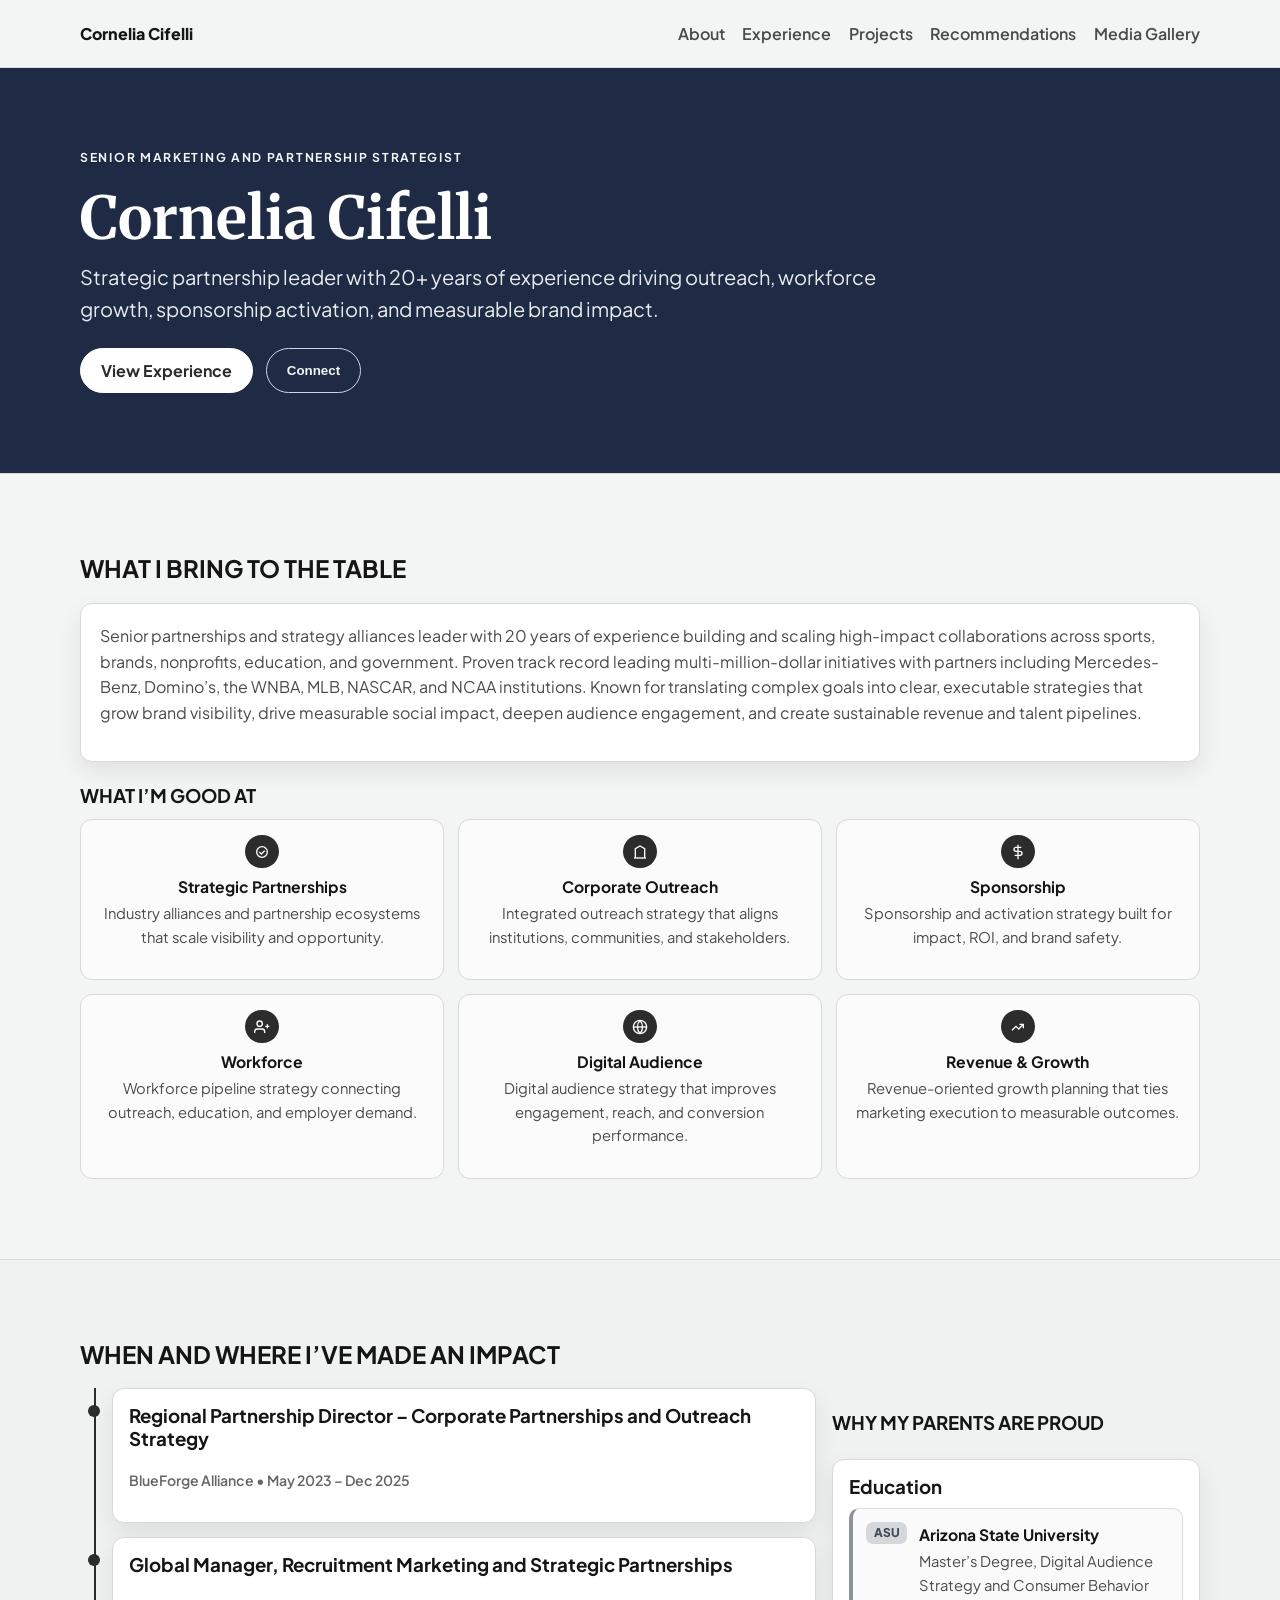
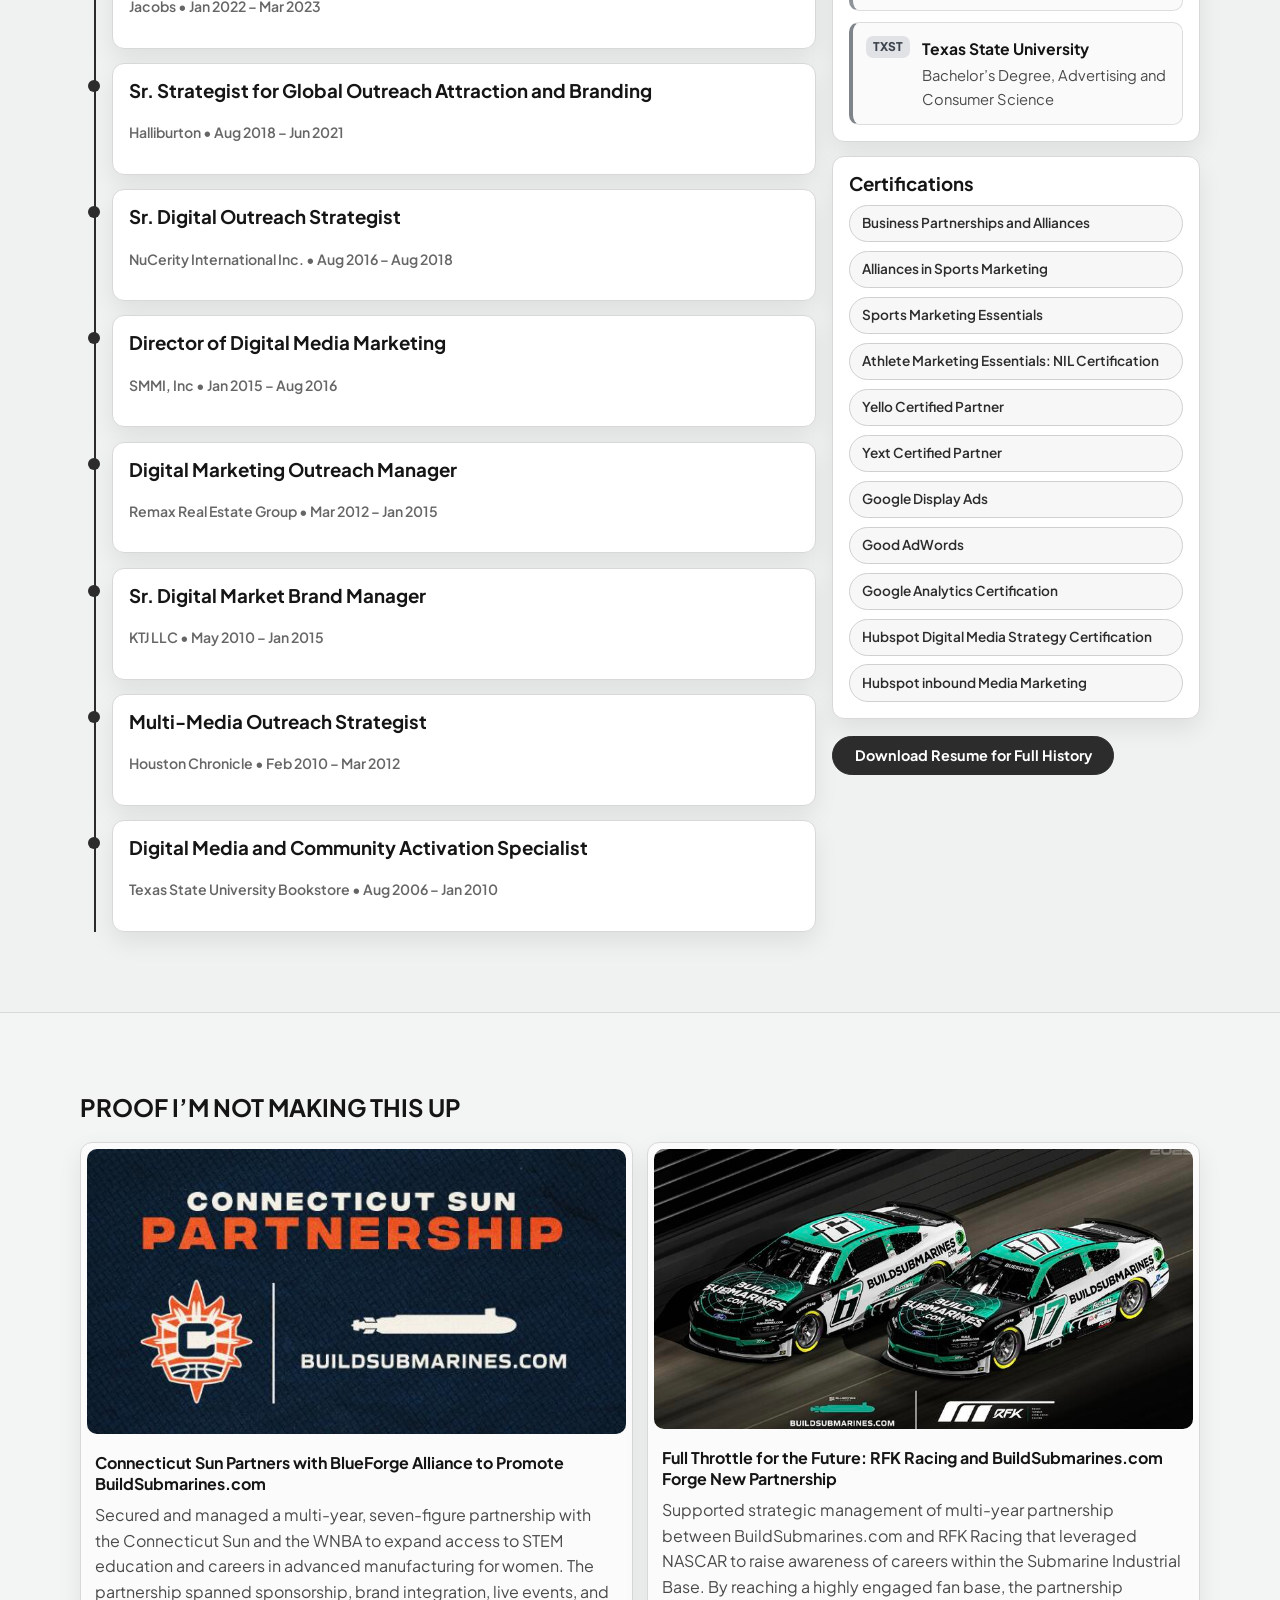
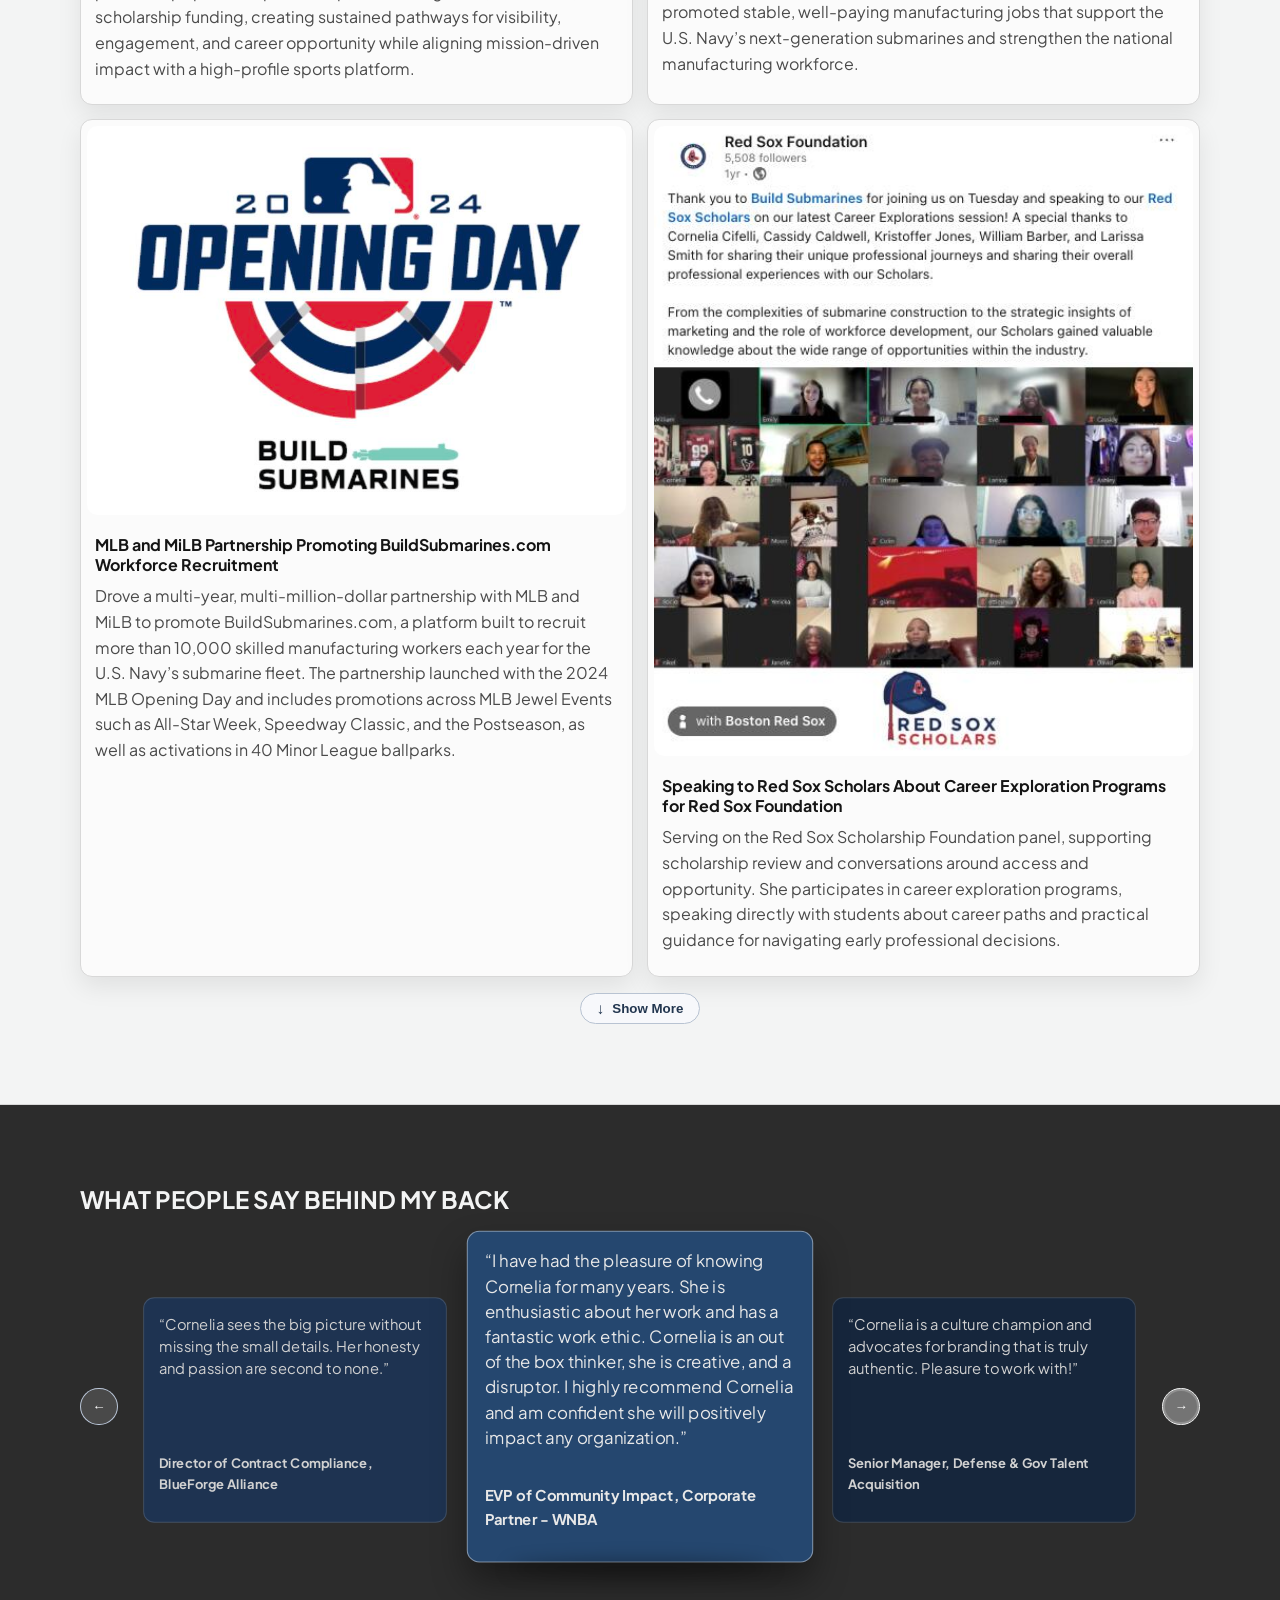
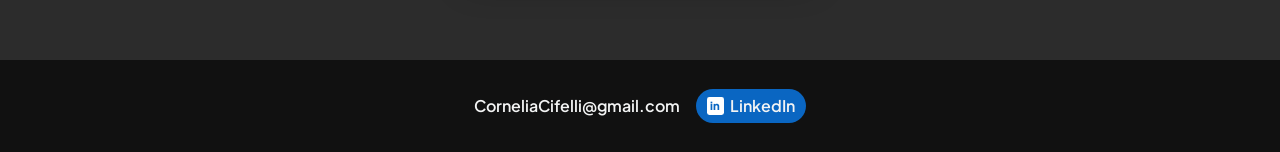
==== commit 39276eb6: "Add minimal per-card image carousel controls and media gallery link" ====
--- a/index.html
+++ b/index.html
@@ -250,8 +250,133 @@
             <h2 class="section-title">PROOF I’M NOT MAKING THIS UP</h2>
           </header>
 
-          <div class="projects-grid" id="projects-grid"></div>
-          <div class="projects-extra" id="projects-extra" aria-hidden="true"></div>
+          <!-- ===== PROJECT CARDS WITH CONTEXT + REAL-WORLD VISUALS ===== -->
+          <div class="projects-grid" id="projects-grid">
+            <!-- Each project owns its own image array via data-project-images. -->
+            <article class="project-card reveal" data-card-link="https://sun.wnba.com/news/connecticut-sun-partners-with-blueforge-alliance-to-promote-buildsubmarines-com" data-card-link-external="true" data-project-images='[{"src":"images/ConnecticutSun-Thumbnail.jpeg","alt":"Connecticut Sun and BlueForge Alliance partnership","caption":"Connecticut Sun x BlueForge Alliance campaign visibility."}]'>
+              <div class="project-media one-image" data-project-gallery>
+                <button class="project-media-item" type="button" aria-label="Open project gallery image 1">
+                  <img class="project-image" src="images/ConnecticutSun-Thumbnail.jpeg" alt="Connecticut Sun and BlueForge Alliance partnership" loading="lazy" />
+                </button>
+              </div>
+              <div class="project-content">
+                <h3>Connecticut Sun Partners with BlueForge Alliance to Promote BuildSubmarines.com</h3>
+                <p>Secured and managed a multi-year, seven-figure partnership with the Connecticut Sun and the WNBA to expand access to STEM education and careers in advanced manufacturing for women. The partnership spanned sponsorship, brand integration, live events, and scholarship funding, creating sustained pathways for visibility, engagement, and career opportunity while aligning mission-driven impact with a high-profile sports platform.</p>
+              </div>
+            </article>
+
+            <article class="project-card reveal" data-card-link="https://www.buildsubmarines.com/newsroom/rfk-racing-and-blueforge-alliance-join-forces" data-card-link-external="true" data-project-images='[{"src":"images/FullThrottle-Thumbnail.jpeg","alt":"RFK Racing partnership activation","caption":"RFK Racing x BuildSubmarines.com partnership reveal."}]'>
+              <div class="project-media one-image" data-project-gallery>
+                <button class="project-media-item" type="button" aria-label="Open project gallery image 1">
+                  <img class="project-image" src="images/FullThrottle-Thumbnail.jpeg" alt="RFK Racing partnership activation" loading="lazy" />
+                </button>
+              </div>
+              <div class="project-content">
+                <h3>Full Throttle for the Future: RFK Racing and BuildSubmarines.com Forge New Partnership</h3>
+                <p>Supported strategic management of multi-year partnership between BuildSubmarines.com and RFK Racing that leveraged NASCAR to raise awareness of careers within the Submarine Industrial Base. By reaching a highly engaged fan base, the partnership promoted stable, well-paying manufacturing jobs that support the U.S. Navy’s next-generation submarines and strengthen the national manufacturing workforce.</p>
+              </div>
+            </article>
+
+            <article class="project-card reveal" data-card-link="https://www.mlb.com/press-release/press-release-blueforge-alliance-announces-mlb-and-milb-partnership-topromote-buildsubmarines-com-and-recruit-skilled-workers" data-card-link-external="true" data-project-images='[{"src":"images/MLBMiLB-Thumbnail.jpeg","alt":"MLB and MiLB recruitment partnership","caption":"MLB and MiLB workforce recruitment launch."}]'>
+              <div class="project-media one-image" data-project-gallery>
+                <button class="project-media-item" type="button" aria-label="Open project gallery image 1">
+                  <img class="project-image" src="images/MLBMiLB-Thumbnail.jpeg" alt="MLB and MiLB recruitment partnership" loading="lazy" />
+                </button>
+              </div>
+              <div class="project-content">
+                <h3>MLB and MiLB Partnership Promoting BuildSubmarines.com Workforce Recruitment</h3>
+                <p>Drove a multi-year, multi-million-dollar partnership with MLB and MiLB to promote BuildSubmarines.com, a platform built to recruit more than 10,000 skilled manufacturing workers each year for the U.S. Navy’s submarine fleet. The partnership launched with the 2024 MLB Opening Day and includes promotions across MLB Jewel Events such as All-Star Week, Speedway Classic, and the Postseason, as well as activations in 40 Minor League ballparks.</p>
+              </div>
+            </article>
+
+            <article class="project-card reveal" data-card-link="https://www.linkedin.com/feed/update/urn:li:activity:7265121710092251136/" data-card-link-external="true" data-project-images='[{"src":"images/CareerExploration-Thumbnail.jpeg","alt":"Career exploration panel with students","caption":"Red Sox Scholars career exploration panel."}]'>
+              <div class="project-media one-image" data-project-gallery>
+                <button class="project-media-item" type="button" aria-label="Open project gallery image 1">
+                  <img class="project-image" src="images/CareerExploration-Thumbnail.jpeg" alt="Career exploration panel with students" loading="lazy" />
+                </button>
+              </div>
+              <div class="project-content">
+                <h3>Speaking to Red Sox Scholars About Career Exploration Programs for Red Sox Foundation</h3>
+                <p>Serving on the Red Sox Scholarship Foundation panel, supporting scholarship review and conversations around access and opportunity. She participates in career exploration programs, speaking directly with students about career paths and practical guidance for navigating early professional decisions.</p>
+              </div>
+            </article>
+          </div>
+
+          <div class="projects-extra" id="projects-extra" aria-hidden="true">
+            <div class="projects-grid projects-grid-extra">
+              <article class="project-card reveal" data-card-link="https://web.witcontests.com/sun/bracket/best-partner-activations-of-20-250923" data-card-link-external="true" data-project-images='[{"src":"images/HeadtoHead-Thumbnail.jpeg","alt":"Partner activation awards","caption":"Top two ranked partnership activations."}]'>
+                <div class="project-media one-image" data-project-gallery>
+                  <button class="project-media-item" type="button" aria-label="Open project gallery image 1">
+                    <img class="project-image" src="images/HeadtoHead-Thumbnail.jpeg" alt="Partner activation awards" loading="lazy" />
+                  </button>
+                </div>
+                <div class="project-content">
+                  <h3>BuildSubmarines.com Goes Head to Head: Two Activations Competing for Best Partner Activation of 2025</h3>
+                  <p>Out of 16 partnership activations, both of her lead supported activations took the top two spots. One delivered lasting impact through a community park restoration, while the other drove high-energy engagement with a T-shirt cannon moment. Different executions, same mission, and a clear win for the brand and community.</p>
+                </div>
+              </article>
+
+              <article class="project-card reveal" data-card-link="images/RedSoxNASCAR-Thumbnail.jpeg" data-project-images='[{"src":"images/RedSoxNASCAR-Thumbnail.jpeg","alt":"BuildSubmarines MLB NASCAR collaboration","caption":"Cross-sport audience expansion collaboration."}]'>
+                <div class="project-media one-image" data-project-gallery>
+                  <button class="project-media-item" type="button" aria-label="Open project gallery image 1">
+                    <img class="project-image" src="images/RedSoxNASCAR-Thumbnail.jpeg" alt="BuildSubmarines MLB NASCAR collaboration" loading="lazy" />
+                  </button>
+                </div>
+                <div class="project-content">
+                  <h3>BuildSubmarines.com + MLB + NASCAR = Winning Partnership Collaboration</h3>
+                  <p>Supported multi-partner collaborations designed to amplify outreach and deepen fan engagement. By aligning teams, brands, and platforms around shared campaigns, she helped expand reach, drive awareness, and strengthen the top of the pipeline with measurable campaign impact.</p>
+                </div>
+              </article>
+
+              <article class="project-card reveal" data-card-link="https://sun.wnba.com/news/connecticut-sun-and-buildsubmarines-com-revitalize-washington-park-basketball-courts" data-card-link-external="true" data-project-images='[{"src":"images/WashingtonPark-Thumbnail.jpeg","alt":"Washington Park court revitalization","caption":"Community court revitalization launch event."}]'>
+                <div class="project-media one-image" data-project-gallery>
+                  <button class="project-media-item" type="button" aria-label="Open project gallery image 1">
+                    <img class="project-image" src="images/WashingtonPark-Thumbnail.jpeg" alt="Washington Park court revitalization" loading="lazy" />
+                  </button>
+                </div>
+                <div class="project-content">
+                  <h3>Connecticut Sun and BuildSubmarines.com Revitalize Washington Park Basketball Courts</h3>
+                  <p>Supported a community court revitalization project at Groton’s Washington Park by helping secure financial backing, contributing to event planning, hosting community announcement filming, and attending the ribbon-cutting ceremony. In partnership with the City of Groton, Electric Boat, and BuildSubmarines.com, the Connecticut Sun unveiled upgraded community courts.</p>
+                </div>
+              </article>
+
+              <article class="project-card reveal" data-card-link="images/SpeedwayClassic-Thumbnail.jpeg" data-project-images='[{"src":"images/SpeedwayClassic-Thumbnail.jpeg","alt":"MLB Speedway Classic activation","caption":"MLB Speedway Classic founding partner activation."}]'>
+                <div class="project-media one-image" data-project-gallery>
+                  <button class="project-media-item" type="button" aria-label="Open project gallery image 1">
+                    <img class="project-image" src="images/SpeedwayClassic-Thumbnail.jpeg" alt="MLB Speedway Classic activation" loading="lazy" />
+                  </button>
+                </div>
+                <div class="project-content">
+                  <h3>BuildSubmarines.com Becomes Founding Partner of MLB Speedway Classic Presented by BuildSubmarines.com</h3>
+                  <p>Supported activation strategy and event execution for the MLB Speedway Classic partnership, helping connect a landmark baseball event with workforce awareness goals. The campaign linked high-visibility sports engagement with practical pathways into submarine manufacturing careers.</p>
+                </div>
+              </article>
+
+              <article class="project-card reveal" data-card-link="https://sun.wnba.com/news/stem-back-to-school-night-presented-by-buildsubmarines-com-recap" data-card-link-external="true" data-project-images='[{"src":"images/STEM-Thumbnail.jpeg","alt":"STEM Back to School Night","caption":"Hands-on STEM activities and fan participation."}]'>
+                <div class="project-media one-image" data-project-gallery>
+                  <button class="project-media-item" type="button" aria-label="Open project gallery image 1">
+                    <img class="project-image" src="images/STEM-Thumbnail.jpeg" alt="STEM Back to School Night" loading="lazy" />
+                  </button>
+                </div>
+                <div class="project-content">
+                  <h3>STEM Back to School Night, Presented by BuildSubmarines.com</h3>
+                  <p>Supported event execution through concourse activity coordination and branded giveaways for STEM Back to School Night. BuildSubmarines.com enabled hands-on STEM experiences for fans and local youth while spotlighting science and technology career pathways.</p>
+                </div>
+              </article>
+
+              <article class="project-card reveal" data-card-link="https://sun.wnba.com/news/the-connecticut-sun-announces-buildsubmarines-com-partnership-for-2025-season" data-card-link-external="true" data-project-images='[{"src":"images/CSPartnership-Thumbnail.jpeg","alt":"Connecticut Sun partnership renewal","caption":"Partnership renewal announcement for 2025 season."}]'>
+                <div class="project-media one-image" data-project-gallery>
+                  <button class="project-media-item" type="button" aria-label="Open project gallery image 1">
+                    <img class="project-image" src="images/CSPartnership-Thumbnail.jpeg" alt="Connecticut Sun partnership renewal" loading="lazy" />
+                  </button>
+                </div>
+                <div class="project-content">
+                  <h3>The Connecticut Sun Announces Continued BuildSubmarines.com Partnership for 2025 Season</h3>
+                  <p>Secured the renewal and continuation of the partnership based on strong performance across events and brand integration, yielding measurable return on investment. The WNBA partnership exceeded goals and demonstrated sustained value and impact.</p>
+                </div>
+              </article>
+            </div>
+          </div>
 
           <div class="projects-toggle-wrap reveal">
             <button class="projects-toggle" id="projects-toggle" type="button" aria-expanded="false" aria-controls="projects-extra">
--- a/styles.css
+++ b/styles.css
@@ -381,36 +381,93 @@
 }
 .project-image {
   width: 100%;
-  height: 260px;
+  height: 100%;
   object-fit: cover;
   display: block;
+}
+.project-media {
+  display: grid;
+  gap: .4rem;
+  padding: .4rem;
+  position: relative;
+}
+.project-media.one-image {
+  grid-template-columns: 1fr;
+}
+.project-media.two-images {
+  grid-template-columns: repeat(2, minmax(0, 1fr));
+}
+.project-media.three-images,
+.project-media.four-images,
+.project-media.multi-images {
+  grid-template-columns: repeat(2, minmax(0, 1fr));
+}
+.project-media-item {
+  border: 0;
+  padding: 0;
+  margin: 0;
   border-radius: 10px;
-}
-.project-media {
+  overflow: hidden;
   position: relative;
-  padding: .4rem;
-  border-radius: 10px;
-}
-.project-carousel-arrow {
-  position: absolute;
-  top: 50%;
-  transform: translateY(-50%);
-  border: 1px solid rgba(255,255,255,.75);
-  background: rgba(20, 27, 40, .48);
+  cursor: pointer;
+  min-height: 190px;
+}
+.project-media.one-image .project-media-item {
+  min-height: 280px;
+}
+.project-media.two-images .project-media-item,
+.project-media.three-images .project-media-item,
+.project-media.four-images .project-media-item,
+.project-media.multi-images .project-media-item {
+  min-height: 170px;
+}
+.project-media-item::after {
+  content: "";
+  position: absolute;
+  inset: 0;
+  background: rgba(20, 30, 45, 0);
+  transition: background .2s ease;
+}
+.project-media-item:hover::after,
+.project-media-item:focus-visible::after {
+  background: rgba(20, 30, 45, .18);
+}
+.project-media-item:focus-visible {
+  outline: 2px solid #a7b8ce;
+  outline-offset: 2px;
+}
+.project-media-item.is-overflow::before {
+  content: attr(data-more-label);
+  position: absolute;
+  inset: 0;
+  display: grid;
+  place-items: center;
   color: #fff;
-  width: 2rem;
-  height: 2rem;
-  border-radius: 999px;
-  cursor: pointer;
+  font-weight: 700;
+  font-size: 1rem;
+  background: rgba(18, 26, 38, .5);
   z-index: 2;
 }
-.project-carousel-arrow.prev { left: .9rem; }
-.project-carousel-arrow.next { right: .9rem; }
-.project-carousel-arrow:hover { background: rgba(20, 27, 40, .72); }
 .project-content { padding: .8rem .9rem 1rem; }
 .project-content h3 { margin-bottom: .45rem; font-size: 1rem; line-height: 1.3; }
 .project-content p { margin-bottom: .45rem; }
 .project-content ul { margin-bottom: .65rem; }
+.project-carousel-arrow {
+  position: absolute;
+  top: 50%;
+  transform: translateY(-50%);
+  width: 2rem;
+  height: 2rem;
+  border-radius: 999px;
+  border: 1px solid rgba(255, 255, 255, .78);
+  background: rgba(17, 26, 40, .48);
+  color: #fff;
+  cursor: pointer;
+  z-index: 3;
+}
+.project-carousel-arrow.prev { left: .85rem; }
+.project-carousel-arrow.next { right: .85rem; }
+.project-carousel-arrow:hover { background: rgba(17, 26, 40, .72); }
 
 .projects-toggle-wrap { display: flex; justify-content: center; margin-top: 1rem; }
 .projects-toggle {
@@ -584,7 +641,11 @@
   .timeline-marker { left: 5px; }
   .expertise-grid { grid-template-columns: 1fr; }
   .projects-grid { grid-template-columns: 1fr; }
-  .project-image { height: 220px; }
+  .project-media.one-image .project-media-item { min-height: 240px; }
+  .project-media.two-images .project-media-item,
+  .project-media.three-images .project-media-item,
+  .project-media.four-images .project-media-item,
+  .project-media.multi-images .project-media-item { min-height: 150px; }
   .carousel { grid-template-columns: auto 1fr auto; gap: .55rem; }
   .carousel-btn {
     display: inline-flex;
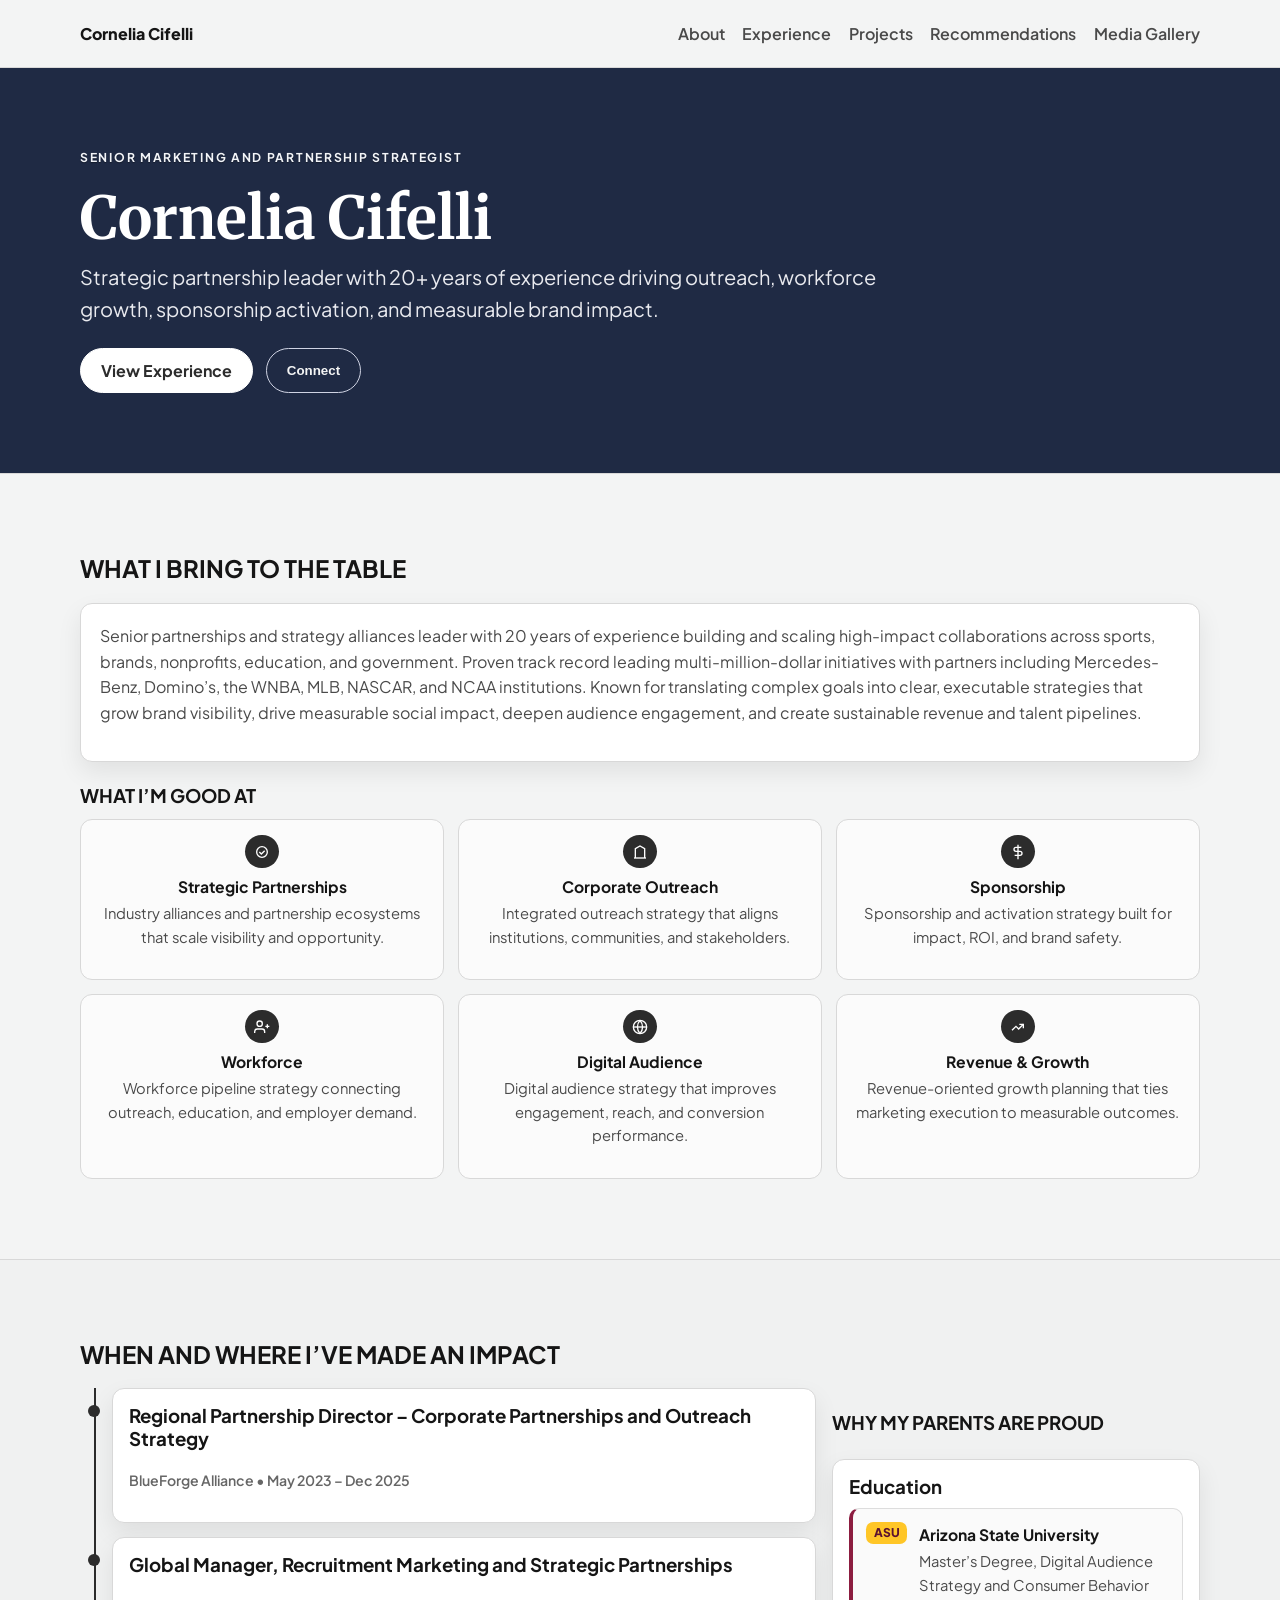
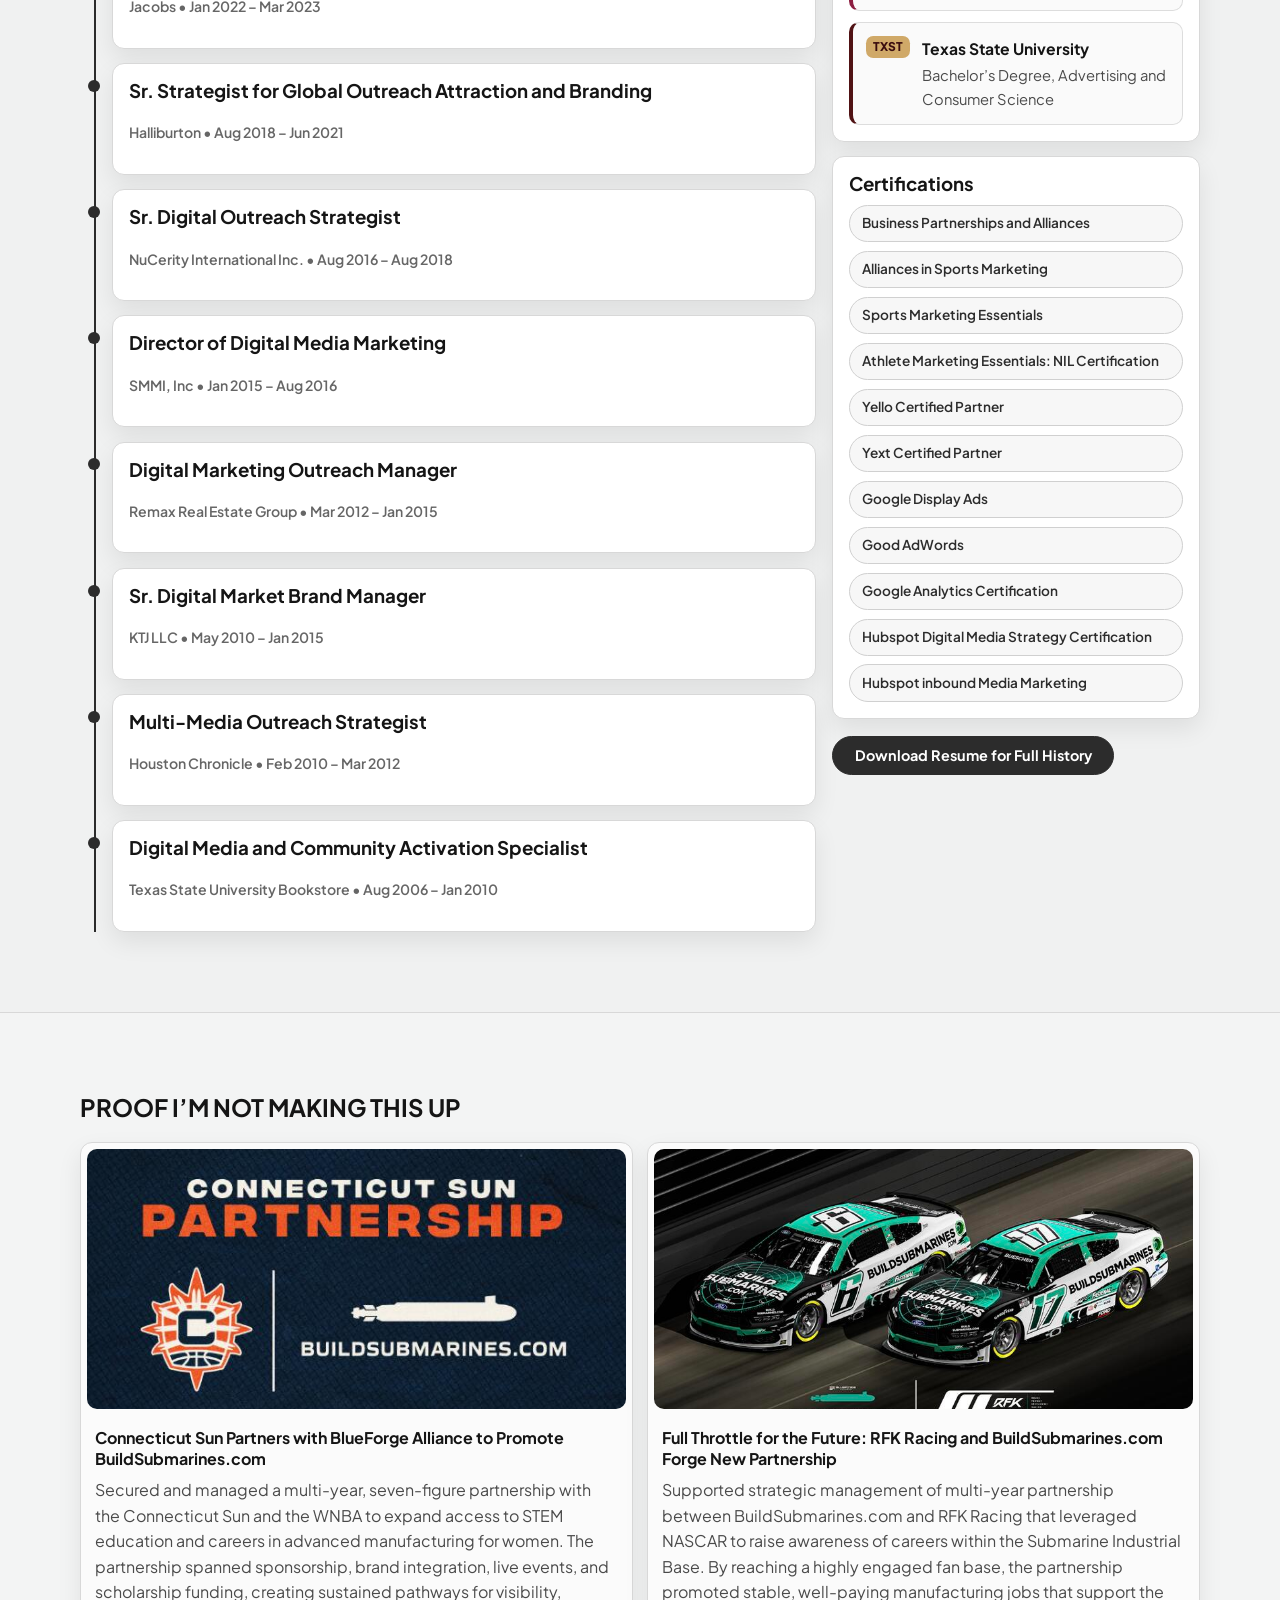
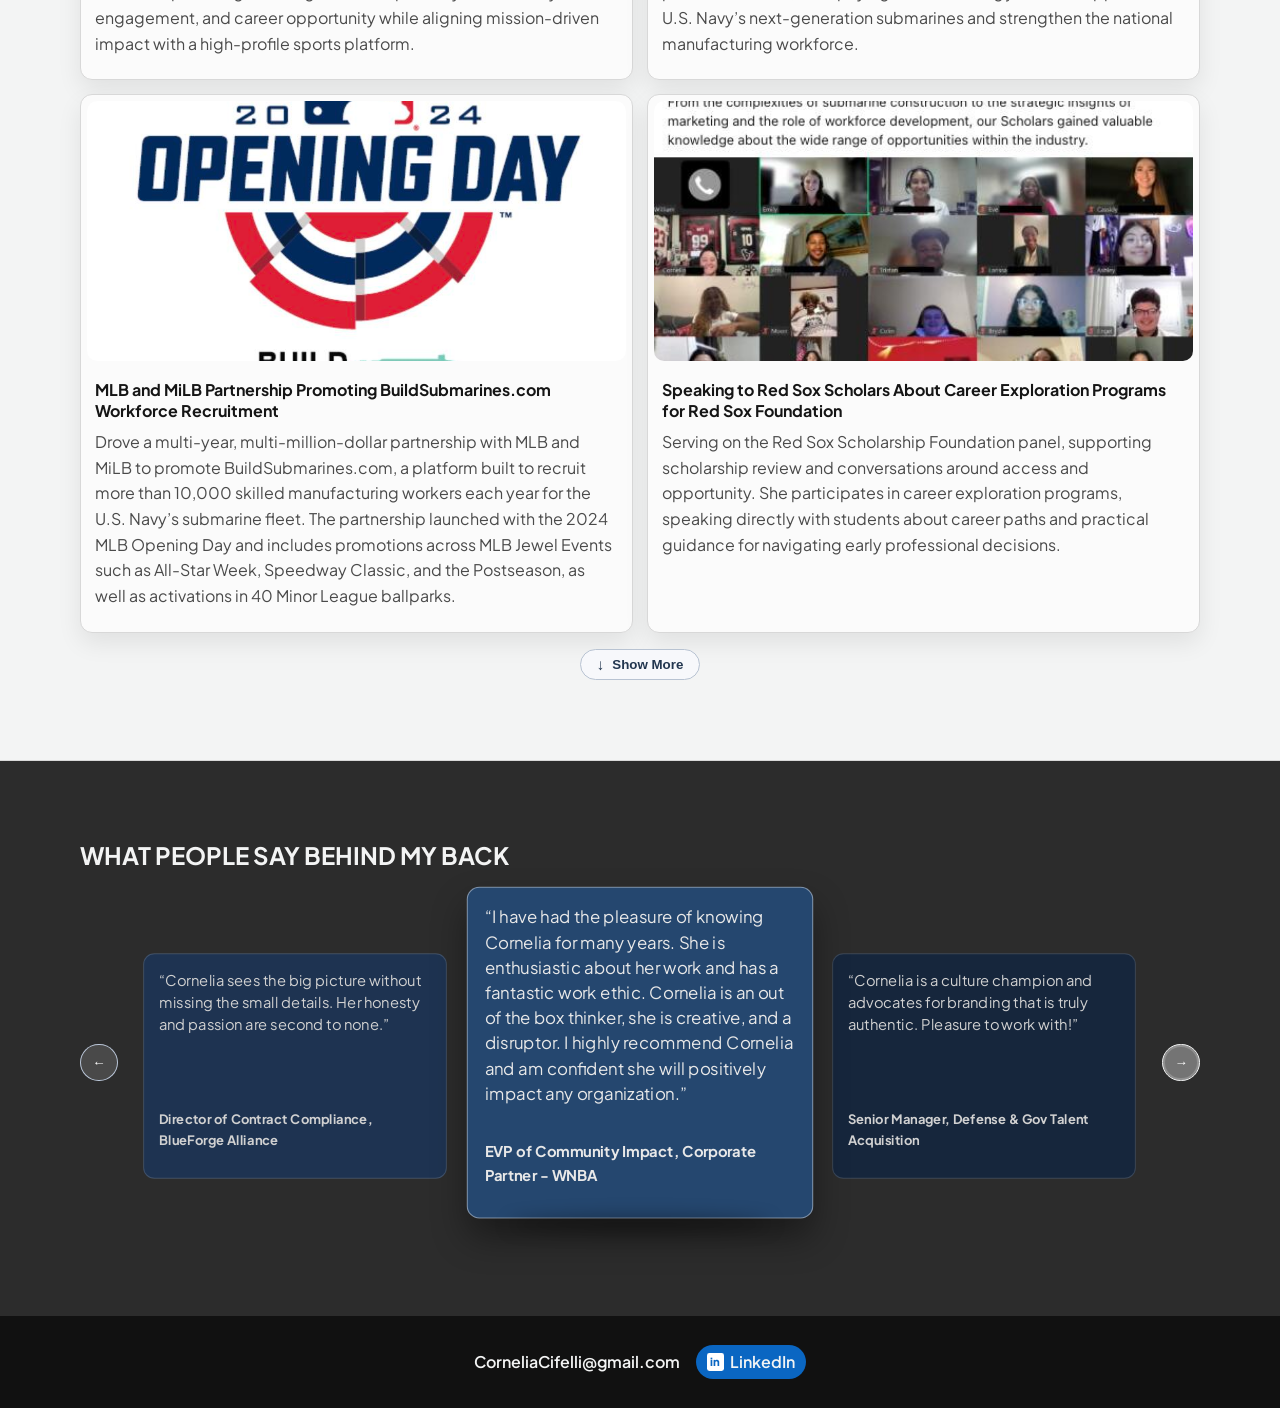
==== commit ff6c63d4: "Replace placeholder testimonials with approved quotes" ====
--- a/index.html
+++ b/index.html
@@ -426,16 +426,16 @@
                   <p class="author">Partnership Operating Officer, Corporate Partner - WNBA</p>
                 </article>
                 <article class="recommendation-card theme-2">
-                  <p class="quote">“[Placeholder testimonial pending approval.]”</p>
-                  <p class="author">Placeholder — Executive Partner Reference</p>
+                  <p class="quote">“Cornelia understands how to navigate complex organizations while keeping partnerships aligned to business goals. She consistently brings professionalism, follow-through, and strategic value to the table.”</p>
+                  <p class="author">VP, Enterprise Workforce Solutions, Halliburton</p>
                 </article>
                 <article class="recommendation-card theme-3">
-                  <p class="quote">“[Placeholder testimonial pending approval.]”</p>
-                  <p class="author">Placeholder — Community &amp; Workforce Partner</p>
+                  <p class="quote">“Cornelia has a strong ability to connect brands, people, and purpose in ways that create lasting impact. Her energy, creativity, and partnership mindset make her an asset to any team.”</p>
+                  <p class="author">VP, Partnership Initiatives, Mercedes-Benz</p>
                 </article>
                 <article class="recommendation-card theme-1">
-                  <p class="quote">“[Placeholder testimonial pending approval.]”</p>
-                  <p class="author">Placeholder — Brand Activation Collaborator</p>
+                  <p class="quote">“Few people combine authenticity and business acumen as effectively as Cornelia. She builds partnerships that strengthen both culture and revenue while creating long-term value for the organizations she supports.”</p>
+                  <p class="author">Chief Growth Officer, Workforce &amp; Economic Development Organization</p>
                 </article>
               </div>
             </div>
--- a/styles.css
+++ b/styles.css
@@ -221,10 +221,10 @@
   font-size: .75rem;
   line-height: 1.1;
 }
-.school-item.asu { border-left: 4px solid #8e939a; }
-.school-item.asu .school-mark { background: #d4d7dc; color: #444b55; }
-.school-item.txst { border-left: 4px solid #7f848b; }
-.school-item.txst .school-mark { background: #e0e2e6; color: #3f454e; }
+.school-item.asu { border-left: 4px solid #8c1d40; }
+.school-item.asu .school-mark { background: #ffc627; color: #5c1230; }
+.school-item.txst { border-left: 4px solid #501214; }
+.school-item.txst .school-mark { background: #d0a968; color: #3a0d0f; }
 
 
 .carousel { display: grid; grid-template-columns: auto 1fr auto; align-items: center; gap: .8rem; }
@@ -381,9 +381,28 @@
 }
 .project-image {
   width: 100%;
-  height: 100%;
+  height: 260px;
   object-fit: cover;
   display: block;
+}
+.gallery-image { cursor: pointer; }
+.gallery-empty {
+  grid-column: 1 / -1;
+  background: #fff;
+  border: 1px solid var(--line);
+  border-radius: 10px;
+  padding: 1rem;
+}
+.gallery-thumb-wrap { position: relative; }
+.gallery-badge {
+  position: absolute;
+  right: .6rem;
+  bottom: .6rem;
+  background: rgba(0, 0, 0, .68);
+  color: #fff;
+  font-size: .75rem;
+  padding: .2rem .45rem;
+  border-radius: 999px;
 }
 .project-media {
   display: grid;
@@ -413,13 +432,13 @@
   min-height: 190px;
 }
 .project-media.one-image .project-media-item {
-  min-height: 280px;
+  min-height: 260px;
 }
 .project-media.two-images .project-media-item,
 .project-media.three-images .project-media-item,
 .project-media.four-images .project-media-item,
 .project-media.multi-images .project-media-item {
-  min-height: 170px;
+  min-height: 260px;
 }
 .project-media-item::after {
   content: "";
@@ -468,6 +487,10 @@
 .project-carousel-arrow.prev { left: .85rem; }
 .project-carousel-arrow.next { right: .85rem; }
 .project-carousel-arrow:hover { background: rgba(17, 26, 40, .72); }
+.project-carousel-arrow:disabled {
+  opacity: .45;
+  cursor: default;
+}
 
 .projects-toggle-wrap { display: flex; justify-content: center; margin-top: 1rem; }
 .projects-toggle {
@@ -616,6 +639,66 @@
   clip: rect(0, 0, 0, 0);
   white-space: nowrap;
   border: 0;
+}
+
+.gallery-lightbox[hidden] { display: none; }
+.gallery-lightbox {
+  position: fixed;
+  inset: 0;
+  z-index: 120;
+  background: rgba(0, 0, 0, .64);
+  display: grid;
+  place-items: center;
+  padding: 1rem;
+  animation: galleryFadeIn .2s ease;
+}
+.gallery-lightbox-dialog {
+  width: min(1100px, 97vw);
+  background: rgba(8, 12, 18, .16);
+  border: 1px solid rgba(255, 255, 255, .08);
+  border-radius: 10px;
+  padding: .15rem;
+  box-shadow: 0 12px 30px rgba(0, 0, 0, .38);
+  backdrop-filter: blur(1px);
+}
+.gallery-lightbox-stage {
+  display: grid;
+  grid-template-columns: auto 1fr auto;
+  align-items: center;
+  gap: .3rem;
+}
+#gallery-lightbox-media img,
+.gallery-lightbox-video {
+  width: 100%;
+  max-height: 88vh;
+  object-fit: contain;
+  border-radius: 6px;
+  background: transparent;
+  transition: opacity .2s ease;
+}
+.gallery-lightbox-video { background: #000; }
+.gallery-lightbox-nav,
+.gallery-lightbox-close {
+  width: 2.35rem;
+  height: 2.35rem;
+  border-radius: 999px;
+  border: 1px solid rgba(255, 255, 255, .26);
+  background: rgba(14, 22, 34, .55);
+  color: #fff;
+  cursor: pointer;
+}
+.gallery-lightbox-close {
+  display: block;
+  margin-left: auto;
+  margin-bottom: .1rem;
+}
+.gallery-lightbox-nav:hover,
+.gallery-lightbox-close:hover {
+  background: rgba(20, 30, 45, .78);
+}
+@keyframes galleryFadeIn {
+  from { opacity: 0; }
+  to { opacity: 1; }
 }
 
 .reveal { opacity: 0; transform: translateY(14px); transition: opacity .42s ease, transform .42s ease; }
@@ -646,6 +729,12 @@
   .project-media.three-images .project-media-item,
   .project-media.four-images .project-media-item,
   .project-media.multi-images .project-media-item { min-height: 150px; }
+  .gallery-lightbox-stage { grid-template-columns: 1fr; }
+  .gallery-lightbox-nav {
+    width: calc(100% - .2rem);
+    border-radius: 10px;
+    height: 2.1rem;
+  }
   .carousel { grid-template-columns: auto 1fr auto; gap: .55rem; }
   .carousel-btn {
     display: inline-flex;
@@ -668,3 +757,108 @@
 }
 
 .btn-narrow { padding: .44rem 1.35rem; font-size: .9rem; }
+
+.featured-videos-grid {
+  display: grid;
+  grid-template-columns: 1fr 1fr;
+  gap: 1rem;
+}
+.featured-video-card {
+  background: #fff;
+  border: 1px solid var(--line);
+  border-radius: 12px;
+  padding: .65rem;
+}
+.featured-video-embed {
+  position: relative;
+  width: 100%;
+  padding-top: 56.25%;
+  overflow: hidden;
+  border-radius: 10px;
+}
+.featured-video-embed iframe {
+  position: absolute;
+  inset: 0;
+  width: 100%;
+  height: 100%;
+  border: 0;
+}
+@media (max-width: 980px) {
+  .featured-videos-grid { grid-template-columns: 1fr 1fr; }
+}
+@media (max-width: 740px) {
+  .featured-videos-grid { grid-template-columns: 1fr; }
+}
+
+
+.featured-videos-layout {
+  display: grid;
+  grid-template-columns: 1fr 1fr;
+  gap: 1rem;
+}
+.featured-videos-column { min-width: 0; }
+.featured-videos-subtitle {
+  margin: 0 0 .65rem;
+  font-size: .9rem;
+  text-transform: uppercase;
+  letter-spacing: .08em;
+  color: #60656d;
+}
+.featured-local-videos {
+  display: grid;
+  grid-template-columns: 1fr;
+  gap: 1rem;
+}
+.featured-video-embed video {
+  position: absolute;
+  inset: 0;
+  width: 100%;
+  height: 100%;
+  object-fit: cover;
+  border: 0;
+}
+@media (max-width: 980px) {
+  .featured-videos-layout { grid-template-columns: 1fr; }
+}
+.featured-video-link-card {
+  display: grid;
+  place-items: center;
+  min-height: 180px;
+}
+.featured-video-link {
+  display: grid;
+  gap: .35rem;
+  width: 100%;
+  min-height: 100%;
+  text-decoration: none;
+  color: #22364f;
+  border: 1px solid var(--line);
+  border-radius: 12px;
+  padding: 1rem;
+  background: linear-gradient(160deg, #f8fafc 0%, #eef2f7 100%);
+  transition: transform .2s ease, box-shadow .2s ease, border-color .2s ease;
+}
+.featured-video-link:hover {
+  transform: translateY(-2px);
+  box-shadow: 0 10px 20px rgba(18, 26, 38, .12);
+  border-color: #c4cfdd;
+}
+.featured-video-link-kicker {
+  font-size: .72rem;
+  letter-spacing: .08em;
+  text-transform: uppercase;
+  color: #5f6d80;
+  font-weight: 700;
+}
+.featured-video-link-title {
+  font-size: 1rem;
+  line-height: 1.35;
+  font-weight: 700;
+  color: #1c2b3f;
+}
+.featured-video-link-cta {
+  margin-top: .25rem;
+  font-size: .85rem;
+  font-weight: 700;
+  color: #2f4a6e;
+}
